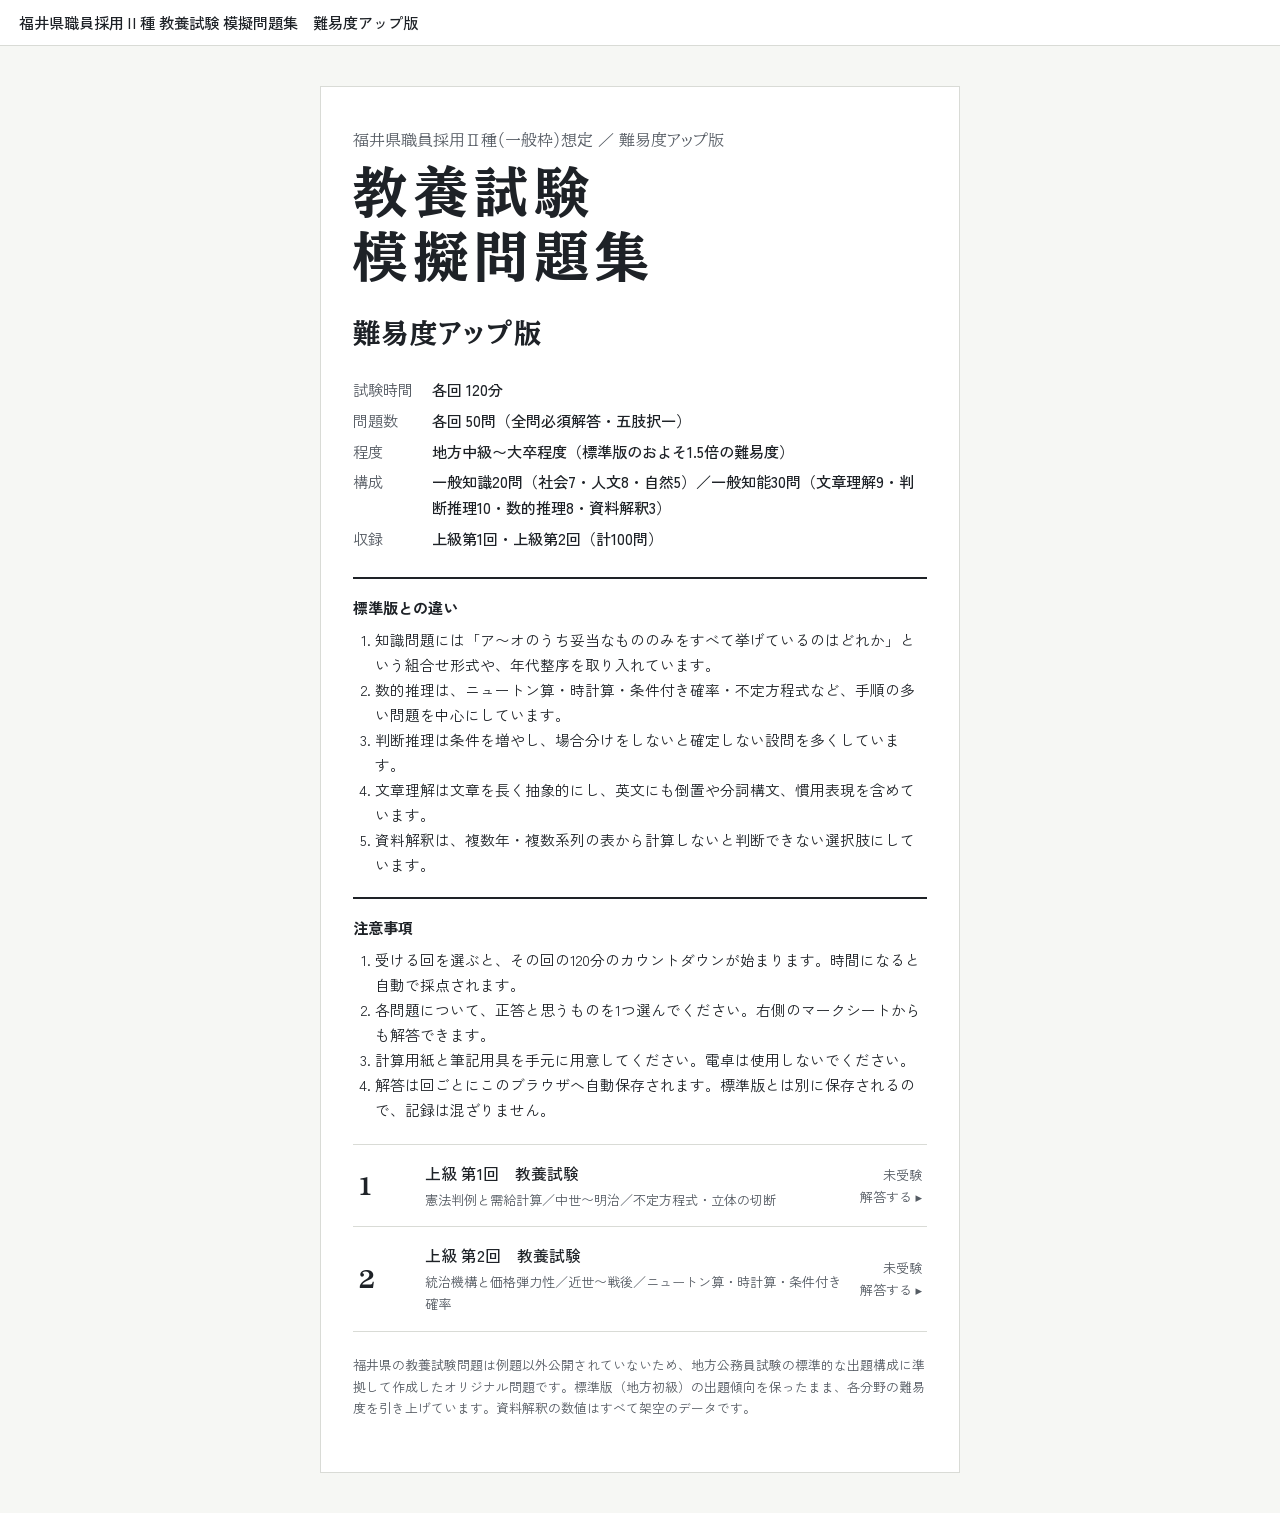
==== mock/fukui-shokyu-hard.html @ 8c978d3e "模擬試験に「難易度アップ版」（上級全2回・計100問）を追加 地方中級〜大卒程度の上級セットを mock/fukui-shokyu-hard.html として同梱し、 「過去問にチャレンジ」に2枚目の" ====
<!DOCTYPE html>
<html lang="ja">
<head>
<meta charset="utf-8">
<meta name="viewport" content="width=device-width, initial-scale=1">
<title>福井県Ⅱ種 教養試験 模擬問題集 難易度アップ版 全2回</title>
<link rel="preconnect" href="https://fonts.googleapis.com">
<link rel="preconnect" href="https://fonts.gstatic.com" crossorigin>
<link href="https://fonts.googleapis.com/css2?family=BIZ+UDPMincho:wght@400;700&family=Zen+Kaku+Gothic+New:wght@400;500;700&display=swap" rel="stylesheet">
<style>
:root{
  --paper:#F6F7F4; --sheet:#FFFFFF; --ink:#1E2227; --graphite:#555B63; --rule:#D9DBD6;
  --omr:#C9414F; --omr-soft:#F6DDE0; --ok:#1C7466; --ok-soft:#DCEFEA; --ng:#B0452A; --ng-soft:#F5E1D9;
  --serif:"BIZ UDPMincho","Hiragino Mincho ProN","Yu Mincho",serif;
  --sans:"Zen Kaku Gothic New","Hiragino Sans","Yu Gothic",system-ui,sans-serif;
}
@media (prefers-color-scheme: dark){
  :root:not([data-theme="light"]){
    --paper:#16191C; --sheet:#1F2327; --ink:#E8E9E6; --graphite:#A5AAB0; --rule:#343A40;
    --omr:#E0707B; --omr-soft:#3A2327; --ok:#5DC2B0; --ok-soft:#1D3431; --ng:#E28A6E; --ng-soft:#3B2620;
  }
}
:root[data-theme="dark"]{
  --paper:#16191C; --sheet:#1F2327; --ink:#E8E9E6; --graphite:#A5AAB0; --rule:#343A40;
  --omr:#E0707B; --omr-soft:#3A2327; --ok:#5DC2B0; --ok-soft:#1D3431; --ng:#E28A6E; --ng-soft:#3B2620;
}
*{box-sizing:border-box}
html{scroll-padding-top:5rem}
body{margin:0;background:var(--paper);color:var(--ink);font-family:var(--sans);line-height:1.7;font-size:16px}
button{font:inherit;color:inherit}
:focus-visible{outline:3px solid var(--omr);outline-offset:2px}
img,svg{max-width:100%}

/* top bar */
.bar{position:sticky;top:0;z-index:20;background:var(--sheet);border-bottom:1px solid var(--rule);
  display:flex;align-items:center;gap:1rem;padding:.6rem 1.2rem}
.bar h1{font-size:.95rem;font-weight:500;margin:0;flex:1;min-width:0;white-space:nowrap;overflow:hidden;text-overflow:ellipsis}
.clock{font-variant-numeric:tabular-nums;font-size:1.6rem;font-weight:700;letter-spacing:.02em}
.clock.low{color:var(--omr)}
.progress{font-size:.85rem;color:var(--graphite);font-variant-numeric:tabular-nums}
.btn{border:1.5px solid var(--ink);background:transparent;border-radius:6px;padding:.45rem 1rem;cursor:pointer;font-weight:500}
.btn.primary{background:var(--ink);color:var(--sheet)}
.btn.warn{border-color:var(--omr);color:var(--omr)}
.btn:disabled{opacity:.4;cursor:not-allowed}

/* cover */
.cover{max-width:40rem;margin:2.5rem auto;padding:2.5rem 2rem;background:var(--sheet);border:1px solid var(--rule)}
.cover .kind{font-family:var(--serif);font-size:1rem;color:var(--graphite);margin:0}
.cover h2{font-family:var(--serif);font-size:clamp(2.2rem,7vw,3.4rem);line-height:1.2;margin:.3rem 0 1.4rem;letter-spacing:.12em}
.cover dl{display:grid;grid-template-columns:auto 1fr;gap:.3rem 1.2rem;margin:0 0 1.6rem;font-size:.95rem}
.cover dt{color:var(--graphite)}
.cover dd{margin:0;font-weight:500}
.notice{border-top:2px solid var(--ink);padding-top:1rem;font-size:.92rem}
.notice h3{font-size:.95rem;margin:0 0 .4rem}
.notice ol{margin:0;padding-left:1.4rem}
.cover .actions{display:flex;gap:.8rem;flex-wrap:wrap;margin-top:1.8rem}
.fine{font-size:.8rem;color:var(--graphite);margin-top:1.4rem}

/* exam layout */
.exam{display:grid;grid-template-columns:minmax(0,1fr) 17.5rem;gap:2rem;max-width:72rem;margin:0 auto;padding:1.5rem 1.2rem 6rem}
.booklet{min-width:0}
.sec-head{font-family:var(--serif);font-size:1.15rem;font-weight:700;margin:2.4rem 0 .6rem;padding-bottom:.3rem;border-bottom:2px solid var(--ink)}
.sec-head:first-child{margin-top:0}
.q{background:var(--sheet);border:1px solid var(--rule);padding:1.3rem 1.4rem 1.1rem;margin:0 0 1rem;max-width:46rem}
.q-top{display:flex;align-items:baseline;gap:.8rem;margin-bottom:.5rem}
.q-no{font-family:var(--serif);font-weight:700;font-size:1.1rem;white-space:nowrap}
.q-subj{font-size:.78rem;color:var(--graphite);border:1px solid var(--rule);border-radius:3px;padding:0 .4rem}
.q-body{font-family:var(--serif);font-size:1.02rem;line-height:1.95}
.q-body p{margin:.3rem 0}
.passage{border-left:3px solid var(--rule);padding:.2rem 0 .2rem 1rem;margin:.7rem 0}
.passage.en{font-family:Georgia,"Times New Roman",serif;line-height:1.8}
.q-body table{border-collapse:collapse;margin:.6rem 0;font-family:var(--sans);font-size:.9rem;font-variant-numeric:tabular-nums}
.q-body th,.q-body td{border:1px solid var(--rule);padding:.25rem .7rem;text-align:right}
.q-body th{background:var(--paper);font-weight:500;text-align:center}
.q-body td:first-child{text-align:left}
.tbl{overflow-x:auto}
.choices{list-style:none;margin:.8rem 0 0;padding:0;display:grid;gap:.25rem}
.choices label{display:grid;grid-template-columns:2rem 1fr;align-items:start;gap:.3rem;padding:.35rem .5rem;border-radius:4px;cursor:pointer;font-family:var(--serif)}
.choices label:hover{background:var(--paper)}
.choices input{position:absolute;opacity:0;pointer-events:none}
.bubble{width:1.55rem;height:1.55rem;border:1.5px solid var(--omr);border-radius:50%;display:grid;place-items:center;
  font-family:var(--sans);font-size:.8rem;color:var(--omr);margin-top:.15rem;transition:background .12s}
.choices input:checked + .bubble{background:var(--ink);border-color:var(--ink);color:var(--sheet)}
.choices input:focus-visible + .bubble{outline:3px solid var(--omr);outline-offset:2px}
.choices input:checked ~ .ctext{font-weight:700}
.q.graded .choices label{cursor:default}
.q.graded .choices label.is-correct{background:var(--ok-soft)}
.q.graded .choices label.is-wrong{background:var(--ng-soft)}
.verdict{margin-top:.8rem;padding:.7rem .9rem;border-left:4px solid var(--ok);background:var(--paper);font-size:.92rem}
.verdict.ng{border-color:var(--ng)}
.verdict strong{display:block;margin-bottom:.2rem}

/* mark sheet */
.sheet{position:sticky;top:4.4rem;align-self:start;background:var(--sheet);border:1px solid var(--omr);padding:.9rem .8rem 1rem;max-height:calc(100vh - 5.4rem);overflow:auto}
.sheet-title{font-size:.85rem;color:var(--omr);font-weight:700;margin:0 0 .5rem;display:flex;justify-content:space-between}
.rows{display:grid;grid-template-columns:1fr 1fr;gap:0 .6rem}
.row{display:grid;grid-template-columns:1.7rem repeat(5,1fr);align-items:center;gap:2px;padding:1px 0;border-bottom:1px dotted var(--omr-soft)}
.row a{font-size:.72rem;color:var(--omr);text-decoration:none;text-align:right;padding-right:3px;font-variant-numeric:tabular-nums}
.dot{width:.95rem;height:.95rem;border:1px solid var(--omr);border-radius:50%;margin:auto;padding:0;background:transparent;cursor:pointer}
.dot.on{background:var(--ink);border-color:var(--ink)}
.dot.c{box-shadow:0 0 0 2px var(--ok)}
.dot.x{background:var(--ng);border-color:var(--ng)}
.sheet .btn{width:100%;margin-top:.8rem}
.sheet-toggle{display:none}

/* results */
.result{max-width:46rem;background:var(--sheet);border:1px solid var(--rule);padding:1.6rem 1.6rem 1.4rem;margin-bottom:1.6rem}
.score{font-family:var(--serif);font-size:3.2rem;font-weight:700;line-height:1;margin:.2rem 0 .3rem;font-variant-numeric:tabular-nums}
.score small{font-size:1.1rem;color:var(--graphite);font-weight:400}
.breakdown{display:grid;gap:.45rem;margin:1.2rem 0}
.bd{display:grid;grid-template-columns:8.5rem 1fr 3.4rem;align-items:center;gap:.6rem;font-size:.88rem}
.track{height:.6rem;background:var(--paper);border:1px solid var(--rule)}
.fill{height:100%;background:var(--ok)}
.bd span:last-child{text-align:right;font-variant-numeric:tabular-nums}
.filter{display:flex;gap:.6rem;flex-wrap:wrap}
.hidden{display:none!important}

@media (max-width: 860px){
  .exam{grid-template-columns:minmax(0,1fr);padding-bottom:7rem}
  .sheet{position:fixed;left:0;right:0;bottom:0;top:auto;max-height:65vh;border-width:1px 0 0;z-index:30;transform:translateY(100%);transition:transform .2s}
  .sheet.open{transform:none}
  .sheet-toggle{display:block;position:fixed;right:1rem;bottom:1rem;z-index:31;border:1.5px solid var(--omr);background:var(--sheet);color:var(--omr);border-radius:999px;padding:.6rem 1.1rem;font-weight:700}
  .bar h1{display:none}
  .q{padding:1.1rem 1rem}
}
@media (prefers-reduced-motion: reduce){ *{transition:none!important} }
@media print{
  .bar,.sheet,.sheet-toggle,.result .filter,.cover .actions{display:none!important}
  body{background:#fff;color:#000}
  .exam{display:block;padding:0}
  .q{break-inside:avoid;border:none;border-bottom:1px solid #ccc}
}

/* ---- 回の選択 ---- */
.picker{list-style:none;margin:1.4rem 0 0;padding:0;border-top:1px solid var(--rule)}
.picker li{border-bottom:1px solid var(--rule)}
.pick{display:grid;grid-template-columns:auto 1fr auto;align-items:center;gap:.4rem 1rem;
  width:100%;background:none;border:0;padding:.95rem .3rem;cursor:pointer;text-align:left;font:inherit}
.pick:hover{background:var(--paper)}
.pick .no{font-family:var(--serif);font-size:1.5rem;font-weight:700;line-height:1;min-width:3.2rem;font-variant-numeric:tabular-nums}
.pick .nm{min-width:0}
.pick .nm b{display:block;font-weight:500;font-size:.98rem}
.pick .nm span{display:block;font-size:.82rem;color:var(--graphite);margin-top:.1rem}
.pick .st{font-size:.82rem;text-align:right;white-space:nowrap;color:var(--graphite)}
.pick .st em{font-style:normal;font-weight:700;color:var(--omr);font-variant-numeric:tabular-nums}
.pick .st em.done{color:var(--ok)}
.setmark{font-size:.8rem;color:var(--graphite);border:1px solid var(--rule);border-radius:3px;padding:0 .45rem;white-space:nowrap}
.bar .back{border:0;background:none;padding:.3rem .5rem;cursor:pointer;font-size:.85rem;color:var(--graphite);text-decoration:underline;text-underline-offset:3px}
.bar > *{white-space:nowrap}
.bar h1{white-space:nowrap}
body[data-view="cover"] .bar .back,
body[data-view="cover"] #setmark,
body[data-view="cover"] #progress,
body[data-view="cover"] #clock,
body[data-view="cover"] #printBtn{display:none}
@media (max-width:860px){
  .bar{gap:.55rem;padding:.5rem .8rem}
  .bar .back{font-size:.8rem;padding:.3rem .2rem}
  #progress,#printBtn{display:none}
  .clock{font-size:1.35rem}
  body[data-view="cover"] .bar h1{display:block;font-size:.85rem;white-space:normal}
}
@media (max-width:520px){
  .pick{grid-template-columns:auto 1fr;row-gap:.2rem}
  .pick .st{grid-column:2;text-align:left}
}
@media print{ .picker,.bar .back{display:none!important} }
</style>
</head>
<body data-view="cover">

<header class="bar" id="bar">
  <button class="back" id="backBtn">← 回の選択</button>
  <h1>福井県職員採用Ⅱ種 教養試験 模擬問題集　難易度アップ版</h1>
  <span class="setmark" id="setmark"></span>
  <span class="progress" id="progress">解答 0 / 50</span>
  <span class="clock" id="clock">120:00</span>
  <button class="btn" id="printBtn">印刷</button>
</header>

<main>
  <section class="cover" id="cover">
    <p class="kind">福井県職員採用Ⅱ種（一般枠）想定 ／ 難易度アップ版</p>
    <h2>教養試験<br>模擬問題集<br><span style="font-size:.5em;letter-spacing:.05em">難易度アップ版</span></h2>
    <dl>
      <dt>試験時間</dt><dd>各回 120分</dd>
      <dt>問題数</dt><dd>各回 50問（全問必須解答・五肢択一）</dd>
      <dt>程度</dt><dd>地方中級〜大卒程度（標準版のおよそ1.5倍の難易度）</dd>
      <dt>構成</dt><dd>一般知識20問（社会7・人文8・自然5）／一般知能30問（文章理解9・判断推理10・数的推理8・資料解釈3）</dd>
      <dt>収録</dt><dd>上級第1回・上級第2回（計100問）</dd>
    </dl>
    <div class="notice">
      <h3>標準版との違い</h3>
      <ol>
        <li>知識問題には「ア〜オのうち妥当なもののみをすべて挙げているのはどれか」という組合せ形式や、年代整序を取り入れています。</li>
        <li>数的推理は、ニュートン算・時計算・条件付き確率・不定方程式など、手順の多い問題を中心にしています。</li>
        <li>判断推理は条件を増やし、場合分けをしないと確定しない設問を多くしています。</li>
        <li>文章理解は文章を長く抽象的にし、英文にも倒置や分詞構文、慣用表現を含めています。</li>
        <li>資料解釈は、複数年・複数系列の表から計算しないと判断できない選択肢にしています。</li>
      </ol>
    </div>
    <div class="notice" style="margin-top:1.2rem">
      <h3>注意事項</h3>
      <ol>
        <li>受ける回を選ぶと、その回の120分のカウントダウンが始まります。時間になると自動で採点されます。</li>
        <li>各問題について、正答と思うものを1つ選んでください。右側のマークシートからも解答できます。</li>
        <li>計算用紙と筆記用具を手元に用意してください。電卓は使用しないでください。</li>
        <li>解答は回ごとにこのブラウザへ自動保存されます。標準版とは別に保存されるので、記録は混ざりません。</li>
      </ol>
    </div>
    <ul class="picker" id="picker"></ul>
    <p class="fine">福井県の教養試験問題は例題以外公開されていないため、地方公務員試験の標準的な出題構成に準拠して作成したオリジナル問題です。標準版（地方初級）の出題傾向を保ったまま、各分野の難易度を引き上げています。資料解釈の数値はすべて架空のデータです。</p>
  </section>

  <div class="exam hidden" id="exam">
    <div class="booklet">
      <div class="result hidden" id="result"></div>
      <div id="questions"></div>
    </div>
    <aside class="sheet" id="sheet" aria-label="マークシート">
      <p class="sheet-title"><span>解答用紙</span><span id="sheetCount">0/50</span></p>
      <div class="rows" id="rows"></div>
      <button class="btn primary" id="submitBtn">解答を終了して採点する</button>
      <button class="btn hidden" id="retryBtn">この回をやり直す</button>
    </aside>
    <button class="sheet-toggle" id="sheetToggle" aria-controls="sheet" aria-expanded="false">解答用紙</button>
  </div>
</main>

<script>
const SETS = [
[
{"g": "社会科学", "s": "政治（憲法）", "q": "<p>日本国憲法に関する次のア〜オの記述のうち、妥当なもののみをすべて挙げているのはどれか。</p>\n<p>ア　憲法が保障する表現の自由は、営利を目的とする広告には及ばないとされている。<br>\nイ　憲法第31条の定める適正手続の保障は、刑事手続だけでなく、行政手続にも及ぶ場合があると解されている。<br>\nウ　外国人には、権利の性質上日本国民のみを対象とするものを除き、基本的人権の保障が及ぶ。<br>\nエ　生存権については、憲法第25条から直接に、国に対して具体的な給付を請求する権利が生じるとするのが確立した解釈である。<br>\nオ　政教分離原則は、国が特定の宗教団体に特権を与えることを禁じている。</p>", "c": ["ア・イ・ウ", "ア・ウ・オ", "イ・ウ・エ", "イ・ウ・オ", "ウ・エ・オ"], "a": 4, "e": "妥当なのはイ・ウ・オです。イは行政手続にも第31条の趣旨が及びうるとされ、ウは判例が示した外国人の人権享有主体性、オは第20条1項後段の内容です。アは営利的表現にも一定の保障が及ぶとされるため誤り。エは、第25条は国の努力目標を示したもの、あるいは抽象的権利を定めたものと解され、直接に具体的給付請求権が生じるとはされていないため誤りです。"},
{"g": "社会科学", "s": "政治（選挙）", "q": "<p>日本の国会と選挙制度に関する記述として、妥当なのはどれか。</p>", "c": ["内閣不信任決議は、衆議院と参議院のいずれにおいても、法的な拘束力をもって行うことができる。", "衆議院の小選挙区で落選した候補者が、比例代表で当選することは認められていない。", "参議院の比例代表選挙では非拘束名簿式が採用されており、投票者は政党名でも候補者名でも投票することができる。", "参議院も解散されることがあり、その場合は3年ごとに総選挙が行われる。", "公職選挙法上、インターネットを利用した選挙運動は、現在も全面的に禁止されている。"], "a": 3, "e": "非拘束名簿式では、候補者名の得票も政党の得票として集計され、党内の当選順位は個人名の得票数で決まります（特定枠を除く）。1 法的拘束力をもつ内閣不信任決議は衆議院のみで、参議院の問責決議に法的拘束力はありません。2 重複立候補が認められており、惜敗率などにより比例代表で復活当選することがあります。4 参議院に解散はなく、3年ごとに半数を改選します。5 2013年の改正により、ウェブサイト等を利用した選挙運動が解禁されています。"},
{"g": "社会科学", "s": "政治（地方自治）", "q": "<p>日本の地方自治制度に関する記述として、妥当なのはどれか。</p>", "c": ["地方公共団体の長の解職請求は、有権者の50分の1以上の署名をもって行う。", "条例では、法律の範囲内であっても罰則を定めることはできない。", "機関委任事務は地方分権一括法により廃止され、事務は法定受託事務と自治事務に再編された。", "住民監査請求は、有権者の一定数以上の署名を集めなければ行うことができない。", "特別区は、地方自治法上、普通地方公共団体に分類される。"], "a": 3, "e": "1999年の地方分権一括法により機関委任事務が廃止され、地方公共団体の事務は自治事務と法定受託事務に再編されました。1 解職請求は原則として有権者の3分の1以上の署名を要します。50分の1は条例の制定改廃請求などです。2 地方自治法により、条例で一定の範囲の刑罰や過料を定めることができます。4 住民監査請求は署名を要さず、住民1人でも行うことができます。5 特別区は特別地方公共団体に分類されます。"},
{"g": "社会科学", "s": "経済（市場）", "q": "<p>ある財の市場において、需要量 <i>D</i> と供給量 <i>S</i> が価格 <i>P</i> を用いて次のように表されるとき、均衡価格と均衡数量の組合せとして正しいのはどれか。</p>\n<p style=\"text-align:center\"><i>D</i> ＝ 120 − 2<i>P</i>　　　<i>S</i> ＝ 3<i>P</i> − 30</p>", "c": ["価格25 ・ 数量70", "価格40 ・ 数量40", "価格30 ・ 数量70", "価格35 ・ 数量50", "価格30 ・ 数量60"], "a": 5, "e": "均衡では D＝S なので 120−2P＝3P−30。5P＝150 より P＝30。数量は 120−2×30＝60（供給側でも 3×30−30＝60）。"},
{"g": "社会科学", "s": "経済（マクロ）", "q": "<p>経済指標および財政・金融に関する記述として、妥当なのはどれか。</p>", "c": ["基礎的財政収支（プライマリーバランス）は、国債費を含めた歳出と、税収等との差をいう。", "ラスパイレス方式による物価指数は、比較時点の数量をウエイトとして算出される。", "財政の硬直化とは、歳出に占める裁量的経費の割合が高まることをいう。", "中央銀行が公開市場操作で国債を買い入れると、市中に出回る資金量は減少する。", "名目GDPが前年比3％増加し、GDPデフレーターが前年比1％上昇したとき、実質GDPはおよそ2％増加したことになる。"], "a": 5, "e": "実質GDPの変化率は、おおむね名目GDPの変化率からGDPデフレーターの変化率を差し引いて求められます。1 国債費（過去の借金の元利払い）を除いた歳出と税収等との差をいいます。2 ラスパイレス方式は基準時点の数量をウエイトとします（比較時点をウエイトとするのはパーシェ方式）。3 社会保障関係費や国債費など、削減の難しい義務的経費の割合が高まることをいいます。4 買いオペレーションでは資金が市中に供給され、資金量は増加します。"},
{"g": "社会科学", "s": "社会（社会保障）", "q": "<p>日本の社会保険および公的扶助の制度に関する記述として、妥当なのはどれか。</p>", "c": ["国民年金の第3号被保険者は、自ら保険料を納付しなければならない。", "介護保険制度の保険者は、都道府県である。", "生活保護の医療扶助は、原則として金銭給付によって行われる。", "後期高齢者医療制度の運営主体は、市町村ではなく、都道府県単位で設立される広域連合である。", "雇用保険の保険料は、その全額を事業主が負担する。"], "a": 4, "e": "都道府県ごとにすべての市町村が加入する後期高齢者医療広域連合が運営主体です。1 第2号被保険者に扶養される配偶者が第3号被保険者で、個別の保険料負担はありません。2 保険者は市町村および特別区です。3 医療扶助は原則として現物給付で行われます。5 雇用保険は労使双方が負担します（全額事業主負担は労災保険）。"},
{"g": "社会科学", "s": "社会（行政と情報）", "q": "<p>日本の行政手続および情報に関する制度についての記述として、妥当なのはどれか。</p>", "c": ["情報公開法には、不開示情報に関する規定は置かれていない。", "行政不服審査法に基づく審査請求は、処分があったことを知った日の翌日から起算して1年以内に行わなければならない。", "個人情報保護法にいう「要配慮個人情報」には、氏名や住所が含まれる。", "行政手続法は、行政指導に携わる者は、相手方が行政指導に従わなかったことを理由として不利益な取扱いをしてはならないと定めている。", "意見公募手続（パブリックコメント）は、法律に基づかない行政の任意の慣行である。"], "a": 4, "e": "行政手続法32条2項の定めで、行政指導があくまで相手方の任意の協力によることを担保しています。1 個人情報や国の安全に関する情報など、不開示情報が定められています。2 原則として、処分があったことを知った日の翌日から起算して3か月以内です。3 人種、信条、病歴、犯罪の経歴など、取扱いに特に配慮を要する情報を指し、氏名や住所は含まれません。5 行政手続法第6章に規定された法律上の制度です。"},
{"g": "人文科学", "s": "日本史（中世）", "q": "<p>鎌倉・室町時代に関する次のア〜オの記述のうち、妥当なもののみをすべて挙げているのはどれか。</p>\n<p>ア　承久の乱の後、幕府は上皇方の所領を没収し、そこに御家人を新補地頭として任命した。<br>\nイ　永仁の徳政令は、御家人が手放した所領を無償で取り戻させることを主な内容とした。<br>\nウ　建武の新政は、後鳥羽上皇による天皇親政の試みであった。<br>\nエ　勘合貿易では、日本は明から生糸や銅銭を輸入し、刀剣や銅などを輸出した。<br>\nオ　応仁の乱の後、守護大名による支配は全国的にいっそう強化された。</p>", "c": ["ア・イ・ウ", "ア・イ・エ", "ア・エ・オ", "イ・ウ・エ", "ウ・エ・オ"], "a": 2, "e": "妥当なのはア・イ・エです。ウは建武の新政を行ったのが後醍醐天皇であるため誤り。オは、応仁の乱の後は下剋上の風潮が広がり、守護大名にかわって戦国大名が台頭したため誤りです。"},
{"g": "人文科学", "s": "日本史（近代）", "q": "<p>明治期の外交・経済に関する記述として、妥当なのはどれか。</p>", "c": ["松方財政は、不換紙幣を大量に発行してインフレーションを促した積極財政であった。", "岩倉使節団は、条約改正の交渉に成功して帰国した。", "領事裁判権の撤廃は1894年の日英通商航海条約により実現し、関税自主権の完全な回復は1911年であった。", "官営八幡製鉄所は、日清戦争の賠償金を用いず、民間資本のみによって設立された。", "日本の産業革命は、まず重工業が発展し、その後に軽工業が続いた。"], "a": 3, "e": "陸奥宗光外相のもとで領事裁判権を撤廃し、小村寿太郎外相のもとで関税自主権を回復しました。1 松方財政は不換紙幣を整理する緊縮政策で、激しいデフレーションを招きました。2 岩倉使節団は条約改正の予備交渉に失敗し、以後は欧米視察が中心となりました。4 日清戦争の賠償金の一部を用いて設立された官営の製鉄所です。5 製糸業・紡績業などの軽工業が先行し、重工業の発展は日露戦争前後からです。"},
{"g": "人文科学", "s": "世界史（近世・近代）", "q": "<p>17〜19世紀のヨーロッパに関する記述として、妥当なのはどれか。</p>", "c": ["ウェストファリア条約により、神聖ローマ帝国内の領邦にほぼ完全な主権が認められ、帝国は有名無実化した。", "フランス革命において成立した国民公会は、立憲君主政を樹立した。", "ウィーン体制は、フランス革命以前の秩序を否定し、自由主義とナショナリズムを積極的に推進した。", "イギリスでは、第2回選挙法改正によって女性の参政権が実現した。", "ビスマルクは社会主義者鎮圧法を廃止するとともに、社会保険制度の導入に強く反対した。"], "a": 1, "e": "1648年のウェストファリア条約は「神聖ローマ帝国の死亡証明書」とも呼ばれます。2 国民公会は王政を廃止して第一共和政を樹立しました。3 ウィーン体制は正統主義と勢力均衡を原則とし、自由主義やナショナリズムを抑圧しました。4 女性参政権の実現は20世紀（1918年・1928年）で、第2回選挙法改正は都市労働者への拡大です。5 ビスマルクは社会主義者鎮圧法を制定する一方、社会保険制度を世界に先駆けて導入しました。"},
{"g": "人文科学", "s": "世界史（年代整序）", "q": "<p>次のア〜オの出来事を年代の古い順に並べたものとして、正しいのはどれか。</p>\n<p>ア　国際連盟の発足<br>イ　ミュンヘン会談<br>ウ　五・四運動<br>エ　ニューディール政策の開始<br>オ　世界恐慌の発生</p>", "c": ["ウ − ア − オ − エ − イ", "ア − ウ − オ − エ − イ", "ウ − ア − エ − オ − イ", "ア − ウ − エ − オ − イ", "ウ − オ − ア − エ − イ"], "a": 1, "e": "ウ 五・四運動（1919年）、ア 国際連盟の発足（1920年）、オ 世界恐慌（1929年）、エ ニューディール政策の開始（1933年）、イ ミュンヘン会談（1938年）の順です。"},
{"g": "人文科学", "s": "地理（世界）", "q": "<p>世界の地形および気候に関する記述として、妥当なのはどれか。</p>", "c": ["西岸海洋性気候（Cfb）は、大陸の東岸に分布することが多い。", "ケッペンの気候区分における Cfa は温暖湿潤気候を指し、日本の本州の大部分がこれに当たる。", "カルスト地形は、花こう岩が化学的に風化することによって形成される。", "安定陸塊には、造山運動が活発で高く険しい山脈が多く分布する。", "エスチュアリーは、氷河の侵食を受けた谷に海水が入り込んでできた入り江である。"], "a": 2, "e": "Cfa は最寒月平均気温が −3℃（または0℃）以上18℃未満で、年間を通じて降水があり、夏は高温になる気候です。1 偏西風の影響を受ける大陸の西岸に分布します。3 石灰岩が雨水や地下水に溶食されて形成されます。4 安定陸塊は長い侵食を受けた平坦な地形が広がり、険しい山脈は新期造山帯に多く分布します。5 氷河の谷が沈水したものはフィヨルドで、エスチュアリーは河口部が沈水した三角江です。"},
{"g": "人文科学", "s": "地理（日本）", "q": "<p>日本の産業に関する記述として、妥当なのはどれか。</p>", "c": ["果実の産出額が全国で最も大きい都道府県は、北海道である。", "日本の発電電力量に占める再生可能エネルギーの割合は、近年5割を超えている。", "日本の食料自給率は、生産額ベースよりもカロリーベースの方が高い。", "製造品出荷額等が最も大きい都道府県は、長年にわたって愛知県である。", "日本の国土に占める森林の割合（林野率）は、およそ3割である。"], "a": 4, "e": "自動車産業を中心とする中京工業地帯を抱え、愛知県が長く全国第1位です。1 北海道は農業産出額全体では1位ですが、果実は青森県や山梨県などが上位です。2 水力を含めても2割程度で、火力が最も大きな割合を占めます。3 カロリーベースは4割程度、生産額ベースは6割程度で、生産額ベースの方が高くなります。5 日本の林野率は約3分の2（およそ7割）です。"},
{"g": "人文科学", "s": "国語（語彙）", "q": "<p>下線部の語の使い方が、本来の意味に照らして適切なものはどれか。</p>", "c": ["彼の説明はあまりに<u>役不足</u>で、聴衆は納得しなかった。", "上司に<u>失笑</u>されないよう、真面目に取り組んだ。", "議論も<u>煮詰まって</u>きたので、そろそろ結論を出したい。", "彼女の<u>気の置けない</u>態度に、こちらまで緊張してしまった。", "この優れた企画を<u>他山の石</u>として、ぜひ見習いたい。"], "a": 3, "e": "「煮詰まる」は議論が十分に尽くされて結論が出る段階に近づくことをいい、本来は行き詰まる意味ではありません。1 「役不足」は与えられた役目がその人の力量に比べて軽すぎることをいい、ここは「力不足」が適切です。2 「失笑」はおかしさをこらえきれずに笑ってしまうことで、あきれて笑わないことではありません。4 「気の置けない」は遠慮がいらず打ち解けられることをいうので、緊張したという文脈と合いません。5 「他山の石」は他人のよくない言動を自分の戒めとすることをいい、見習う対象には用いません。"},
{"g": "人文科学", "s": "国語（文学史）", "q": "<p>日本の近代文学に関する記述として、妥当なのはどれか。</p>", "c": ["志賀直哉は、自然主義文学を代表する作家である。", "夏目漱石の『三四郎』『それから』『門』は、いわゆる前期三部作と呼ばれる。", "島崎藤村の『破戒』は、ロマン主義文学の代表作とされる。", "芥川龍之介は、プロレタリア文学の旗手として活躍した。", "樋口一葉の『たけくらべ』は、戦後の第三の新人を代表する作品である。"], "a": 2, "e": "この3作はいずれも朝日新聞に連載され、恋愛と社会をめぐる連作として前期三部作と呼ばれます。1 志賀直哉は武者小路実篤らとともに白樺派を代表する作家です。3 『破戒』は自然主義文学の代表作とされます（藤村は詩人としてはロマン主義から出発しました）。4 芥川龍之介は新思潮派（新現実主義）に位置づけられます。5 『たけくらべ』は明治期の作品で、第三の新人は戦後の作家群を指します。"},
{"g": "自然科学", "s": "数学", "q": "<p>二次関数 <i>y</i> ＝ −<i>x</i><sup>2</sup> ＋ 6<i>x</i> ＋ <i>k</i> の最大値が 13 であるとき、定数 <i>k</i> の値はいくらか。</p>", "c": ["2", "4", "3", "5", "7"], "a": 2, "e": "平方完成すると y＝−(x−3)²＋9＋k。上に凸なので最大値は 9＋k で、これが13だから k＝4。"},
{"g": "自然科学", "s": "物理", "q": "<p>なめらかな水平面上を、質量2.0kgの物体Aが速さ3.0m/sで進み、静止していた質量4.0kgの物体Bに正面から衝突した。衝突後、AとBが一体となって運動したとき、その速さはいくらか。</p>", "c": ["0.50m/s", "3.0m/s", "1.5m/s", "2.0m/s", "1.0m/s"], "a": 5, "e": "運動量保存の法則より 2.0×3.0＋4.0×0＝(2.0＋4.0)×v。6.0＝6.0v より v＝1.0m/s。"},
{"g": "自然科学", "s": "化学", "q": "<p>金属のイオン化傾向および電池に関する記述として、妥当なのはどれか。</p>", "c": ["ダニエル電池では、亜鉛板が正極、銅板が負極となる。", "酸化とは、物質が電子を受け取ることをいう。", "鉛蓄電池は一次電池であり、充電して繰り返し使うことはできない。", "亜鉛を希塩酸に入れても、気体は発生しない。", "イオン化傾向は、K、Ca、Na、Mg、Al、Zn、Fe、Ni、Sn、Pb、（H）、Cu、Hg、Ag、Pt、Au の順に小さくなる。"], "a": 5, "e": "イオン化傾向が大きい金属ほど陽イオンになりやすく、水や酸との反応性が高くなります。1 イオン化傾向の大きい亜鉛が電子を放出して負極、銅板が正極となります。2 酸化は電子を失うこと、還元は電子を受け取ることをいいます。3 鉛蓄電池は充電により繰り返し使える二次電池です。4 亜鉛は水素よりイオン化傾向が大きいため、水素が発生します。"},
{"g": "自然科学", "s": "生物", "q": "<p>ABO式血液型について、A型の父とB型の母との間に、O型の子が生まれた。この夫婦に次に生まれる子がAB型である確率はいくらか。</p>", "c": ["1/4", "1/8", "0", "1/2", "3/4"], "a": 1, "e": "O型の子が生まれたことから、父の遺伝子型はAO、母はBOと決まります。子の組合せは AB、AO、BO、OO が等しい確率で生じるので、AB型となる確率は 1/4。"},
{"g": "自然科学", "s": "地学", "q": "<p>地球および地震に関する記述として、妥当なのはどれか。</p>", "c": ["示準化石として適するのは、生存期間が長く、分布する地域が狭い生物である。", "モホロビチッチ不連続面は、マントルと外核との境界である。", "海溝型地震は、内陸の活断層がずれることによって発生する。", "マグニチュードが2大きくなると、地震が放出するエネルギーは約1000倍になる。", "中央海嶺では、二つのプレートが互いに近づいて一方が沈み込んでいる。"], "a": 4, "e": "マグニチュードが1大きいとエネルギーは約32倍、2大きいと約1000倍になります。1 示準化石には、生存期間が短く、広い地域に分布する生物が適します。2 モホロビチッチ不連続面は地殻とマントルの境界です。3 海溝型地震は海洋プレートの沈み込みにともなって発生します。5 中央海嶺はプレートが生まれて両側へ広がる場所です。"},
{"g": "文章理解", "s": "現代文（要旨）", "q": "<p>次の文章の要旨として、最も妥当なのはどれか。</p>\n<div class=\"passage\">制度とは、人を信じなくても済むようにするための仕組みである、としばしば説明される。契約書を交わすのは相手を疑っているからではなく、疑わずに済ませるためだ、というわけである。この説明には、たしかに一理ある。取引のたびに相手の人柄を見極めねばならないとしたら、社会は動かない。<br>\n　しかし、制度がすべてを覆い尽くしたとき、人は判断を手放しはじめる。規則に書かれていないことは考えなくてよい、書かれているとおりにしていれば責任は問われない──そうした態度が育つ。制度が信頼の代わりになるのではなく、信頼の働く範囲を広げるための足場であるとき、はじめてそれは本来の働きをする。</div>", "c": ["制度は、人間どうしの信頼関係を完全に代替することができる。", "契約書を交わすのは、相手を疑っているからにほかならない。", "制度は信頼の代替物ではなく、信頼が働く範囲を広げる足場として機能してこそ意味をもつ。", "規則に書かれていないことについては、考える必要がない。", "制度を細かく整備するほど、人々の判断力は高まっていく。"], "a": 3, "e": "最終文が筆者の主張です。1 制度がすべてを覆うと人は判断を手放す、と筆者は指摘しています。2 「疑っているからではなく」と本文にあります。4 筆者が問題視している態度です。5 本文はむしろ逆の懸念を示しています。"},
{"g": "文章理解", "s": "現代文（要旨）", "q": "<p>次の文章の要旨として、最も妥当なのはどれか。</p>\n<div class=\"passage\">翻訳は、ある言語で書かれた内容を別の言語へ移し替える作業だと考えられている。だが、実際に訳者が向き合うのは、移し替えられないものの扱いである。原文にある語が、訳す側の言語に対応物をもたないとき、訳者は意味の近い語を当てるか、説明を補うか、あるいは音をそのまま写すかを選ばなければならない。<br>\n　どれを選んでも、原文にはなかった何かが生まれ、原文にあった何かが失われる。その意味で、翻訳は複製ではない。二つの言語のあいだに、どちらにも属さない新しい文章を立ち上げる行為なのである。</div>", "c": ["翻訳とは、原文の内容を損なうことなく別の言語へ移し替える作業である。", "対応する語がない場合、訳者は音をそのまま写す方法を選ぶべきである。", "説明を補う翻訳は原文への裏切りであり、避けなければならない。", "熟練した訳者であれば、移し替えられないものは存在しない。", "翻訳は複製ではなく、二つの言語のあいだに新しい文章を立ち上げる行為である。"], "a": 5, "e": "最終文が筆者の主張です。1 何かが失われ、何かが生まれると述べており、損なわない移し替えは否定されています。2 三つの選択肢が並列され、特定の方法が推奨されてはいません。3 本文に述べられていません。4 移し替えられないものの存在が議論の出発点です。"},
{"g": "文章理解", "s": "現代文（内容把握）", "q": "<p>次の文章の内容と合致するものとして、最も妥当なのはどれか。</p>\n<div class=\"passage\">平均値は、集団の姿を一つの数で表すことのできる便利な指標である。ただし、分布が左右対称でないとき、平均は多数派から離れていく。所得のように、少数の非常に大きな値が全体を引き上げる分布では、平均所得よりも中央値のほうが、いわゆる「ふつうの人」の実感に近い。それにもかかわらず、報道では平均が用いられることが多い。<br>\n　誤解しないでほしいのは、平均が誤った指標だというのではない、ということだ。問題は、その問いに対してどの指標がふさわしいかを選ばないまま、数字だけを示してしまうことにある。</div>", "c": ["所得の分布では、平均値より中央値のほうが多数派の実感に近い。", "平均値は誤った指標であり、用いるべきではない。", "中央値は、どのような分布であっても平均値より適切な指標である。", "報道では、平均値よりも中央値が用いられることが多い。", "分布が左右対称である場合にも、平均値は多数派から大きく離れる。"], "a": 1, "e": "中ほどの一文と合致します。2 「平均が誤った指標だというのではない」と明記されています。3 問いに応じて指標を選ぶべきだ、というのが本文の立場です。4 報道では平均が用いられることが多いと述べられています。5 左右対称でないときに離れる、と述べられています。"},
{"g": "文章理解", "s": "現代文（空欄補充）", "q": "<p>次の文章の空欄に入る語句として、最も妥当なのはどれか。</p>\n<div class=\"passage\">新しい技術が現れると、まずそれが何を可能にするかが語られる。だが、その技術が社会に根を下ろすかどうかを決めるのは、できることの多さではない。（　　　　）である。写真が絵画を置き換えなかったのも、電子書籍が紙の本を消さなかったのも、新しいものが、古いものの担っていた役割の全部を引き受けたわけではなかったからだ。</div>", "c": ["技術そのものの性能の高さ", "既存のものが果たしてきた役割を、どこまで引き受けられるか", "新しさそのものが人々を引きつける力の強さ", "普及の条件を左右する価格の安さ", "古いものを完全に置き換えようとする意志の強さ"], "a": 2, "e": "空欄の直後で、写真や電子書籍が「古いものの担っていた役割の全部を引き受けたわけではなかった」と説明されているので、役割の引き受けが基準となります。"},
{"g": "文章理解", "s": "現代文（文章整序）", "q": "<p>次の文の後に、A〜E を並べ替えて続けると意味の通る文章になる。その順序として最も妥当なのはどれか。</p>\n<div class=\"passage\">「わかりやすさ」は、いつのまにか無条件の美徳になった。<br>\nA　しかし、わかりやすさは、常に何かを削ることによって得られる。<br>\nB　削られるのは、たいてい例外であり、条件であり、そして反対の見方である。<br>\nC　たしかに、伝わらない説明には意味がない。<br>\nD　その結果、話は通りやすくなるが、世界は実際より単純に見えてくる。<br>\nE　わかりやすさを求めるときは、自分が何を削ったのかを言えるかどうかが目安になる。</div>", "c": ["C − A − B − D − E", "A − C − B − D − E", "C − B − A − D − E", "A − B − C − D − E", "C − A − D − B − E"], "a": 1, "e": "いったん認める C、「しかし」で転じる A、削られるものを具体化する B、「その結果」で帰結を述べる D、まとめの E の順です。"},
{"g": "文章理解", "s": "英文（内容把握）", "q": "<p>次の英文の内容と合致するものとして、最も妥当なのはどれか。</p>\n<div class=\"passage en\">In the 1870s the Japanese government invited a large number of foreign specialists to teach modern science and engineering. These experts, known as oyatoi, were paid far more than Japanese officials of a similar rank, and the cost was a heavy burden on the national budget. The government accepted it because the arrangement was meant to be temporary: Japanese students trained by the oyatoi were expected to take over their posts within a decade or two. By the 1890s most of those positions had in fact been filled by Japanese graduates, and the number of foreign employees fell sharply.</div>", "c": ["お雇い外国人の給与は、同等の地位にある日本人官僚と同じ水準であった。", "政府は、お雇い外国人を永続的に雇用するつもりであった。", "1890年代までに、多くの職は日本人の卒業生によって占められるようになった。", "お雇い外国人の数は、1890年代にかえって増加した。", "日本人学生がお雇い外国人から教育を受けることはなかった。"], "a": 3, "e": "最終文 most of those positions had in fact been filled by Japanese graduates と合致します。1 paid far more than Japanese officials of a similar rank とあります。2 the arrangement was meant to be temporary とあります。4 the number of foreign employees fell sharply とあります。5 Japanese students trained by the oyatoi とあります。"},
{"g": "文章理解", "s": "英文（要旨）", "q": "<p>次の英文の要旨として、最も妥当なのはどれか。</p>\n<div class=\"passage en\">It is often assumed that cities grow because they offer higher wages. Yet wages alone cannot explain why people move, since living costs in large cities are higher as well. What cities really provide is a wider range of choices — of jobs, of partners, of ideas. A worker in a small town may be well paid, but has few alternatives if the local factory closes. In a city, the same worker can change industries without changing address. The value of a city, then, lies less in what it pays than in what it keeps possible.</div>", "c": ["都市が成長するのは、賃金が高いからにほかならない。", "都市の価値は、支払う賃金よりも、選択肢を残し続ける点にある。", "大都市の生活費は、地方よりも安く抑えられている。", "小さな町の労働者は、都市の労働者よりも賃金が低い。", "産業を変えるには、必ず住まいを移す必要がある。"], "a": 2, "e": "最終文 lies less in what it pays than in what it keeps possible が要旨です。1 wages alone cannot explain why people move と否定されています。3 living costs in large cities are higher as well とあります。4 A worker in a small town may be well paid とあります。5 can change industries without changing address とあります。"},
{"g": "文章理解", "s": "英文（文法）", "q": "<p>次の英文の（　　）に入る語句として、最も妥当なのはどれか。</p>\n<div class=\"passage en\">No sooner (　　　) the station than the train left.</div>", "c": ["had he reached", "he reached", "he had reached", "did he reach", "has he reached"], "a": 1, "e": "〈No sooner had ＋ 主語 ＋ 過去分詞 … than ～〉で「…するやいなや～した」を表します。否定の副詞句が文頭に出るため倒置となり、時制は過去完了になります。3 倒置が起きていません。4 than と組み合わせるこの構文では過去完了を用います。"},
{"g": "文章理解", "s": "英文（会話文）", "q": "<p>次の会話の（　　）に入る表現として、最も妥当なのはどれか。</p>\n<div class=\"passage en\">A: I'm thinking of applying for the overseas post, but I'm not sure I'm qualified.<br>\nB: Well, you'll never know unless you try. (　　　)<br>\nA: That's true. The worst they can say is no.</div>", "c": ["You should give it a second thought.", "It's not worth the trouble.", "Why don't you throw your hat in the ring?", "You'd better let sleeping dogs lie.", "That's water under the bridge."], "a": 3, "e": "throw one's hat in the ring は「名乗りを上げる、立候補する」という意味で、応募を勧める文脈に合います。1 「考え直したほうがよい」となり、勧める流れに合いません。2 「その手間をかける価値はない」となり、勧める流れに合いません。4 「触らぬ神にたたりなし」で、行動を控えるよう促す表現です。5 「もう過ぎたことだ」という意味で、文脈に合いません。"},
{"g": "判断推理", "s": "判断推理（命題）", "q": "<p>あるグループについて、次のア〜ウのことが分かっている。これらから確実にいえるのはどれか。</p>\n<p>ア　A が好きな人は、B が好きではない。<br>イ　C が好きな人は、B が好きである。<br>ウ　D が好きでない人は、A が好きである。</p>", "c": ["B が好きな人は、C が好きである。", "B が好きでない人は、D が好きでない。", "D が好きな人は、A が好きである。", "A が好きな人は、C が好きである。", "C が好きな人は、D が好きである。"], "a": 5, "e": "イより「C 好き→B 好き」、アの対偶より「B 好き→A 好きでない」、ウの対偶より「A 好きでない→D 好き」。つなぐと「C 好き→D 好き」が導けます。1 イの逆にあたり、確実にはいえません。2 確実にはいえません。3 ウの逆にあたり、確実にはいえません。4 アとイから導けるのは「A 好き→C 好きでない」で、逆の内容です。"},
{"g": "判断推理", "s": "判断推理（対応関係）", "q": "<p>A〜E の5人は、野球、サッカー、テニス、水泳、剣道のうち異なる1つの競技を、月曜日から金曜日までの異なる曜日に練習している。次のア〜カのことが分かっているとき、確実にいえるのはどれか。</p>\n<p>ア　A は水曜日に練習し、テニスではない。<br>イ　サッカーの人は月曜日に練習する。<br>ウ　B は剣道である。<br>エ　C は木曜日に練習する。<br>オ　水泳の人は火曜日に練習する。<br>カ　D は火曜日には練習しない。</p>", "c": ["A はテニスで、水曜日に練習する。", "D はサッカーで、月曜日に練習する。", "C は金曜日に練習する。", "B は木曜日に練習する。", "E は野球で、火曜日に練習する。"], "a": 2, "e": "イ・オより A（水曜）はサッカーでも水泳でもなく、アよりテニスでもなく、ウより剣道でもないので野球。C（木曜）も同様にサッカー・水泳ではなく、剣道は B なのでテニス。剣道の B は月・火・水・木が埋まるため金曜。残る月曜（サッカー）と火曜（水泳）のうち、カより D は火曜でないので D がサッカーで月曜、E が水泳で火曜となります。1 A は野球です。3 C は木曜日です。4 B は金曜日です。5 E は水泳です。"},
{"g": "判断推理", "s": "判断推理（順序関係）", "q": "<p>A〜E の5人がテストを受けた。次のア〜エのことが分かっているとき、確実にいえるのはどれか。ただし、同点の者はいなかった。</p>\n<p>ア　A は B より得点が低かった。<br>イ　C は D より得点が高かった。<br>ウ　E は A より高く、C より低かった。<br>エ　最も得点が高かったのは B である。</p>", "c": ["A は4番目に得点が高い。", "E は3番目に得点が高い。", "D は最も得点が低い。", "C は2番目に得点が高い。", "D は E より得点が高い。"], "a": 4, "e": "エより B が1位。ウより C＞E＞A、イより C＞D なので、B の次に高いのは C に確定します。D は E・A との前後関係が決まらないため、3〜5位の並びは定まりません。1 A は4位とは限りません。2 D の位置が決まらないため、E は3位とは限りません。3 D は E より高い場合もあり、確実にはいえません。5 D と E の前後は決まりません。"},
{"g": "判断推理", "s": "判断推理（位置関係）", "q": "<p>A〜F の6軒の家の位置について、次のア〜オのことが分かっている。確実にいえるのはどれか。</p>\n<p>ア　B の家は、A の家の真北200mにある。<br>イ　C の家は、B の家の真東300mにある。<br>ウ　D の家は、A の家の真東300mにある。<br>エ　E の家は、D の家の真北400mにある。<br>オ　F の家は、C の家の真南100mにある。</p>", "c": ["F の家は、D の家の真北100mにある。", "E の家は、B の家の真東にある。", "C の家は、E の家の真南300mにある。", "A の家から最も遠いのは、F の家である。", "D の家と C の家との距離は、300mである。"], "a": 1, "e": "A を原点とし、東をx軸、北をy軸にとると A(0,0)、B(0,200)、C(300,200)、D(300,0)、E(300,400)、F(300,100)。F と D は東西の位置が同じで、F が100m北にあります。2 E(300,400) は B(0,200) の北東にあたります。3 C(300,200) と E(300,400) の距離は200mです。4 A から F までは約316m、A から E までは500mで、E の方が遠くなります。5 D(300,0) と C(300,200) の距離は200mです。"},
{"g": "判断推理", "s": "判断推理（試合）", "q": "<p>A〜E の5チームが総当たり戦（各チーム4試合）を行った。勝ちを勝点2、引き分けを勝点1、負けを勝点0とする。次のア〜エのことが分かっているとき、確実にいえるのはどれか。</p>\n<p>ア　A は4戦全勝であった。<br>イ　B の勝点は5であった。<br>ウ　C は1勝もできなかったが、勝点は2であった。<br>エ　引き分けは、全部で3試合あった。</p>", "c": ["D の勝点は3である。", "E の勝点は2である。", "B、C、D、E は、いずれも引き分けた試合が少なくとも1試合ある。", "C は B に勝った。", "D と E の試合は、D が勝った。"], "a": 3, "e": "A は全勝なので引き分けはなく、他の4チームはすべて A に敗れています。B は勝点5＝2勝1分1敗、C は0勝で勝点2＝2分2敗。C の引き分け2試合と、B の引き分け1試合を合わせ、さらにエを満たすには D と E の試合も引き分けである必要があり、B・C・D・E はいずれも引き分けを1試合以上もつことになります。1 D と E のどちらが C と引き分けたかは決まらず、勝点は2か3のいずれかです。2 同じ理由で E の勝点も決まりません。4 C は1勝もしていないので、B とは引き分けです。5 D と E の試合は引き分けです。"},
{"g": "判断推理", "s": "判断推理（集合）", "q": "<p>あるクラスの生徒40人に、英語・数学・国語の3科目について得意かどうかを尋ねたところ、次のとおりであった。3科目のいずれも得意でない生徒は何人か。</p>\n<p>英語が得意　22人／数学が得意　18人／国語が得意　20人<br>\n英語と数学の両方が得意　10人／数学と国語の両方が得意　8人／英語と国語の両方が得意　9人<br>\n3科目すべてが得意　4人</p>", "c": ["3人", "2人", "1人", "4人", "5人"], "a": 1, "e": "少なくとも1科目が得意な生徒は 22＋18＋20−10−8−9＋4＝37人。40−37＝3人。"},
{"g": "判断推理", "s": "判断推理（発言）", "q": "<p>A〜E の5人のうち、2人がうそをついている。5人の発言が次のとおりであるとき、うそをついている2人の組合せとして正しいのはどれか。</p>\n<p>A「D はうそをついている。」<br>B「A と C は、ともに本当のことを言っている。」<br>C「D はうそをついている。」<br>D「E は本当のことを言っている。」<br>E「A はうそをついている。」</p>", "c": ["A と C", "A と E", "B と D", "C と E", "D と E"], "a": 5, "e": "E の発言から、A と E の一方だけがうそになります。A がうそだとすると D は本当となり、C の発言もうそ、さらに B の発言もうそとなってうそが3人になり不適。よって A は本当、E がうそ。このとき D はうそ、C と B は本当となり、うそは D と E の2人で条件を満たします。2 A と E が同時にうそになることはありません。"},
{"g": "判断推理", "s": "空間把握（立体の切断）", "q": "<p>1辺6cmの立方体について、1つの頂点に集まる3つの辺のそれぞれの中点を通る平面で切り取った。切り取られた立体の体積はいくらか。</p>", "c": ["2.25cm<sup>3</sup>", "4.5cm<sup>3</sup>", "9cm<sup>3</sup>", "13.5cm<sup>3</sup>", "27cm<sup>3</sup>"], "a": 2, "e": "切り取られるのは、直角をはさむ3辺の長さがいずれも3cmの三角錐です。底面積は 3×3÷2＝4.5cm²、高さ3cmなので体積は 4.5×3÷3＝4.5cm³。"},
{"g": "判断推理", "s": "空間把握（軌跡）", "q": "<p>半径1cmの円が、1辺6cmの正三角形の外側を、辺に接しながらすべらずに1周して元の位置に戻る。このとき、円の中心が描く線の長さはいくらか。</p>\n<svg viewBox=\"0 0 210 150\" width=\"210\" height=\"150\" role=\"img\" aria-label=\"正三角形の外側を転がる円\" style=\"display:block;margin:.6rem 0\">\n<polygon points=\"105,28 25,130 185,130\" fill=\"none\" stroke=\"currentColor\" stroke-width=\"2\"/>\n<circle cx=\"70\" cy=\"145\" r=\"15\" fill=\"none\" stroke=\"currentColor\" stroke-width=\"2\"/>\n<circle cx=\"70\" cy=\"145\" r=\"2.5\" fill=\"currentColor\"/></svg>", "c": ["18cm", "(24＋2π)cm", "(18＋3π)cm", "(18＋6π)cm", "(18＋2π)cm"], "a": 5, "e": "中心の軌跡は、各辺に平行な長さ6cmの線分3本と、各頂点のまわりの円弧からなります。円弧の中心角の合計は多角形の外角の和に等しく360°なので、円弧の長さの合計は半径1cmの円周と同じ 2π cm。よって 6×3＋2π＝(18＋2π)cm。"},
{"g": "判断推理", "s": "空間把握（最短経路）", "q": "<p>1辺4cmの立方体がある。ある頂点から、その頂点と最も離れた頂点まで、立方体の表面上を通って移動するとき、最短の経路の長さはいくらか。</p>", "c": ["4√3cm", "4√6cm", "8cm", "4√5cm", "12cm"], "a": 4, "e": "通る2面を平面に展開すると、たて4cm・よこ8cmの長方形の対角線になります。長さは √(4²＋8²)＝√80＝4√5cm。1 立方体の内部を通る対角線の長さです。5 辺に沿って進んだ場合の長さです。"},
{"g": "数的推理", "s": "数的推理（速さ）", "q": "<p>A 地点と B 地点の間を往復するのに、行きは時速30km、帰りは時速20kmで進んだ。このときの往復の平均の速さは時速何kmか。</p>", "c": ["時速24km", "時速22km", "時速25km", "時速26km", "時速28km"], "a": 1, "e": "片道を60kmとすると、行きは2時間、帰りは3時間で、往復120kmを5時間。120÷5＝時速24km。3 30と20の平均をとった値で、所要時間の違いを考えていません。"},
{"g": "数的推理", "s": "数的推理（濃度）", "q": "<p>濃度10％の食塩水400gから水を <i>x</i> g蒸発させ、さらに食塩を20g加えたところ、濃度20％の食塩水になった。<i>x</i> はいくらか。</p>", "c": ["80", "100", "160", "140", "120"], "a": 5, "e": "はじめの食塩は 400×0.10＝40g。食塩を20g加えて60g。食塩水の重さは 400−x＋20＝420−x なので 60÷(420−x)＝0.20。420−x＝300 より x＝120。"},
{"g": "数的推理", "s": "数的推理（仕事算）", "q": "<p>ある仕事を仕上げるのに、A 1人では18日、B 1人では12日、C 1人では9日かかる。この仕事を、はじめの3日間は A と B の2人で行い、その後は B に代わって C が入り、A と C の2人で行った。仕事を始めてから仕上げるまでに全部で何日かかったか。</p>", "c": ["6日", "7.5日", "7日", "6.5日", "8日"], "a": 4, "e": "全体を1とすると1日の仕事量は A が1/18、B が1/12、C が1/9。はじめの3日で 3×(1/18＋1/12)＝5/12 が終わり、残りは7/12。A と C は1日に 1/18＋1/9＝1/6 進むので、7/12÷1/6＝3.5日。合計 3＋3.5＝6.5日。"},
{"g": "数的推理", "s": "数的推理（場合の数）", "q": "<p>MIRAI の5文字をすべて使って並べ替えるとき、異なる文字列は何通りできるか。</p>", "c": ["24通り", "60通り", "48通り", "90通り", "120通り"], "a": 2, "e": "5文字のうち I が2つあるので 5!÷2!＝120÷2＝60通り。5 すべての文字が異なる場合の数です。"},
{"g": "数的推理", "s": "数的推理（確率）", "q": "<p>袋の中に赤玉4個と白玉6個の合計10個が入っている。この袋から同時に3個を取り出すとき、少なくとも1個が赤玉である確率はいくらか。</p>", "c": ["1/2", "2/3", "3/4", "5/6", "9/10"], "a": 4, "e": "3個の取り出し方は 10×9×8÷(3×2×1)＝120通り。すべて白玉となるのは 6×5×4÷(3×2×1)＝20通りなので、余事象を使って 1−20/120＝1−1/6＝5/6。"},
{"g": "数的推理", "s": "数的推理（整数）", "q": "<p>1個60円のパンと1個100円のパンを、どちらも少なくとも1個は買って、代金がちょうど1,000円になるようにしたい。買うパンの個数の合計として考えられるもののうち、最も多いのは何個か。</p>", "c": ["12個", "16個", "15個", "14個", "18個"], "a": 2, "e": "60a＋100b＝1,000 の両辺を20で割ると 3a＋5b＝50。a、b がともに1以上の整数となるのは (a,b)＝(15,1)、(10,4)、(5,7) で、合計はそれぞれ16個、14個、12個。最も多いのは16個です。"},
{"g": "数的推理", "s": "数的推理（図形）", "q": "<p>三角形ABCにおいて、辺AB上に点D、辺AC上に点Eをとり、AD：DB ＝ 2：1、AE：EC ＝ 3：1 とする。三角形ADEの面積は、三角形ABCの面積の何倍か。</p>", "c": ["1/2倍", "3/8倍", "1/3倍", "5/8倍", "2/3倍"], "a": 1, "e": "角Aを共有するので、面積比は (AD/AB)×(AE/AC)＝(2/3)×(3/4)＝1/2。"},
{"g": "数的推理", "s": "数的推理（立体）", "q": "<p>半径3cmの半円を、その直径を軸として1回転させてできる立体の体積と表面積の組合せとして、正しいのはどれか。</p>", "c": ["18π cm<sup>3</sup> ・ 36π cm<sup>2</sup>", "36π cm<sup>3</sup> ・ 18π cm<sup>2</sup>", "36π cm<sup>3</sup> ・ 36π cm<sup>2</sup>", "27π cm<sup>3</sup> ・ 36π cm<sup>2</sup>", "36π cm<sup>3</sup> ・ 12π cm<sup>2</sup>"], "a": 3, "e": "できる立体は半径3cmの球です。体積は (4/3)π×3³＝36π cm³、表面積は 4π×3²＝36π cm²。"},
{"g": "資料解釈", "s": "資料解釈（実数）", "q": "<p>次の表は、ある県の地域別輸出額を示したものである（架空のデータ）。この表から確実にいえるのはどれか。</p>\n<div class=\"tbl\"><table><caption style=\"text-align:left;font-size:.85rem\">地域別輸出額（単位：億円）</caption>\n<tr><th>地域</th><th>2020年</th><th>2022年</th><th>2024年</th></tr>\n<tr><td>P</td><td>480</td><td>528</td><td>594</td></tr>\n<tr><td>Q</td><td>350</td><td>315</td><td>378</td></tr>\n<tr><td>R</td><td>220</td><td>264</td><td>251</td></tr>\n<tr><td>S</td><td>150</td><td>180</td><td>225</td></tr></table></div>", "c": ["Q の2024年の輸出額は、2020年の1.1倍を超えている。", "P の2022年から2024年にかけての増加率は、2020年から2022年にかけての増加率より小さい。", "すべての地域で、2024年は2022年より輸出額が増加している。", "2024年において、P が4地域の合計に占める割合は45％を超えている。", "4地域の合計額は、2024年には2020年の1.2倍を超えている。"], "a": 5, "e": "合計は2020年が1,200億円、2024年が594＋378＋251＋225＝1,448億円。1,448÷1,200≒1.207で1.2倍を超えています。1 378÷350＝1.08倍です。2 528÷480＝1.10（10％）、594÷528＝1.125（12.5％）で、後の期間の方が大きくなっています。3 R は264億円から251億円へ減少しています。4 594÷1,448≒41.0％です。"},
{"g": "資料解釈", "s": "資料解釈（構成比）", "q": "<p>次の表は、ある市の就業者数と年代別の構成比を示したものである（架空のデータ）。この表から確実にいえるのはどれか。</p>\n<div class=\"tbl\"><table>\n<tr><th></th><th>2015年</th><th>2025年</th></tr>\n<tr><td>就業者数</td><td>25,000人</td><td>22,000人</td></tr>\n<tr><td>20代</td><td>24％</td><td>18％</td></tr>\n<tr><td>30代</td><td>28％</td><td>25％</td></tr>\n<tr><td>40代</td><td>26％</td><td>27％</td></tr>\n<tr><td>50代以上</td><td>22％</td><td>30％</td></tr></table></div>", "c": ["20代の就業者数は、2025年には2015年の6割を下回っている。", "40代の就業者数は、2025年には2015年に比べて増加している。", "50代以上の就業者数は、2025年には2015年に比べて1,000人以上増加している。", "30代の就業者数の減少率は、20代の減少率より大きい。", "2025年において、40代の就業者数は50代以上の就業者数を上回っている。"], "a": 3, "e": "50代以上は 25,000×0.22＝5,500人から 22,000×0.30＝6,600人へ、1,100人の増加です。1 20代は6,000人から3,960人へで、3,960÷6,000＝0.66と6割を上回っています。2 40代は6,500人から5,940人へ減少しています。4 30代は7,000人から5,500人で約21％減、20代は約34％減で、20代の方が大きくなっています。5 2025年の40代は5,940人、50代以上は6,600人です。"},
{"g": "資料解釈", "s": "資料解釈（複合）", "q": "<p>次の表は、ある県の総生産額と、その産業別構成比を示したものである（架空のデータ）。この表から確実にいえるのはどれか。</p>\n<div class=\"tbl\"><table>\n<tr><th></th><th>2019年</th><th>2024年</th></tr>\n<tr><td>総生産額</td><td>8,000億円</td><td>8,800億円</td></tr>\n<tr><td>第1次産業</td><td>3％</td><td>2％</td></tr>\n<tr><td>第2次産業</td><td>35％</td><td>32％</td></tr>\n<tr><td>第3次産業</td><td>62％</td><td>66％</td></tr></table></div>", "c": ["第2次産業の構成比の低下幅は、第3次産業の構成比の上昇幅より大きい。", "第2次産業の生産額は、2024年には2019年に比べて減少している。", "第3次産業の生産額の増加額は、総生産額の増加額を下回っている。", "第1次産業の生産額は、2024年には2019年のおよそ7割に減少している。", "2024年の第1次産業の生産額は、200億円を上回っている。"], "a": 4, "e": "第1次産業は 8,000×0.03＝240億円から 8,800×0.02＝176億円へ。176÷240≒0.73で、およそ7割です。1 第2次産業は3ポイント低下、第3次産業は4ポイント上昇で、上昇幅の方が大きくなっています。2 2,800億円から2,816億円へ、わずかに増加しています。3 第3次産業は4,960億円から5,808億円へ848億円の増加で、総生産額の増加800億円を上回っています。5 176億円です。"}
],
[
{"g": "社会科学", "s": "政治（統治機構）", "q": "<p>日本の統治機構に関する次のア〜オの記述のうち、妥当なもののみをすべて挙げているのはどれか。</p>\n<p>ア　内閣総理大臣は、任意に国務大臣を罷免することができる。<br>\nイ　衆議院で内閣不信任の決議案が可決されたときは、内閣は必ず総辞職しなければならない。<br>\nウ　予算について参議院が衆議院と異なる議決をした場合、両院協議会を開かずに参議院の議決が国会の議決となる。<br>\nエ　内閣は、最高裁判所の長たる裁判官を指名し、その他の最高裁判所の裁判官を任命する。<br>\nオ　弾劾裁判所は国会に設けられ、罷免の訴追を受けた裁判官を裁判する。</p>", "c": ["ア・イ・ウ", "ア・イ・エ", "ア・エ・オ", "イ・ウ・オ", "ウ・エ・オ"], "a": 3, "e": "妥当なのはア・エ・オです。イは、10日以内に衆議院が解散されれば総辞職しなくてよいため誤り。ウは、予算については衆議院の優越が認められ、両院協議会を開いても意見が一致しないときは衆議院の議決が国会の議決となるため誤りです。"},
{"g": "社会科学", "s": "政治（司法）", "q": "<p>日本の違憲審査制に関する記述として、妥当なのはどれか。</p>", "c": ["行政機関は、終審として裁判を行うことができる。", "最高裁判所が法令を違憲と判断した場合、その法令は判決によって直ちに効力を失う。", "統治行為論とは、高度に政治性のある国家行為についても、裁判所が積極的に憲法判断を行うべきとする考え方である。", "違憲審査権は、最高裁判所のみに認められており、下級裁判所は行使できない。", "日本の裁判所は、具体的な事件の解決に必要な限りで法令の憲法適合性を審査する、付随的違憲審査制をとっている。"], "a": 5, "e": "事件を離れて抽象的に法令を審査する抽象的違憲審査制とは異なります。1 憲法76条2項により、行政機関は終審として裁判を行うことができません。2 違憲判断の効力は当該事件に及ぶにとどまるとするのが一般的で、法令の改廃は国会が行います。3 統治行為論は、そうした行為について裁判所が憲法判断を差し控えるという考え方です。4 すべての裁判所が違憲審査権をもちます（最高裁判所は終審裁判所）。"},
{"g": "社会科学", "s": "政治（国際）", "q": "<p>国際政治および国際法に関する記述として、妥当なのはどれか。</p>", "c": ["国連平和維持活動（PKO）は、国連憲章に明文の根拠規定が置かれている。", "国連総会の決議は、すべての加盟国に対して法的拘束力をもつ。", "国際司法裁判所と国際刑事裁判所は、いずれも個人の刑事責任を裁く機関である。", "集団安全保障とは、対立する陣営がそれぞれ同盟を結び、軍事力の均衡によって平和を保とうとする考え方である。", "国際慣習法は、条約のように明文化されていなくても、国家を法的に拘束するとされる。"], "a": 5, "e": "公海自由の原則や外交官特権など、長年の慣行と法的確信により成立した規範は国家を拘束します。1 憲章に明文規定はなく、第6章と第7章の中間という意味で「6章半の活動」と呼ばれます。2 総会の決議は原則として勧告にとどまり、法的拘束力をもちません。3 国際司法裁判所が扱うのは国家間の紛争で、個人の刑事責任を裁くのは国際刑事裁判所です。4 それは勢力均衡の考え方で、集団安全保障は対立国も含めた体制内で違反国に制裁を加える仕組みです。"},
{"g": "社会科学", "s": "経済（市場）", "q": "<p>ある財の価格が500円から600円に上昇したところ、需要量が200個から170個に減少した。このときの需要の価格弾力性（絶対値）はいくらか。ただし、変化率はいずれも当初の値を基準として計算するものとする。</p>", "c": ["0.50", "0.60", "0.75", "1.00", "1.33"], "a": 3, "e": "価格の変化率は 100÷500＝0.20（20％）、需要量の変化率は 30÷200＝0.15（15％）。弾力性は 0.15÷0.20＝0.75。5 価格の変化率を需要量の変化率で割った値です。"},
{"g": "社会科学", "s": "経済（国際経済）", "q": "<p>国際経済に関する記述として、妥当なのはどれか。</p>", "c": ["円高が進むと、日本の経常収支の黒字は必ず拡大する。", "世界貿易機関（WTO）は、関税に関する交渉のみを扱い、サービス貿易や知的財産権は対象としていない。", "経常収支は、貿易・サービス収支と金融収支の合計として算出される。", "自由貿易協定（FTA）は、締結国以外の国に対しても同一の関税率を適用する仕組みである。", "リカードの比較生産費説によれば、各国が相対的に生産費の低い財に特化して貿易を行うことで、双方の利益が増大する。"], "a": 5, "e": "各国が機会費用の小さい財に特化することで、世界全体の生産量が増えるという理論です。1 円高は輸出には不利に働き、黒字が必ず拡大するとはいえません。2 WTO はサービス貿易（GATS）や知的財産権（TRIPS）も対象としています。3 経常収支は貿易・サービス収支、第一次所得収支、第二次所得収支の合計です。4 FTA は締結国間で関税を引き下げる仕組みで、域外国には適用されません。"},
{"g": "社会科学", "s": "社会（人口）", "q": "<p>日本の人口に関する記述として、妥当なのはどれか。</p>", "c": ["従属人口指数は、生産年齢人口を年少人口で割って求める。", "日本の高齢化率は、近年10％前後で推移している。", "老年人口とは、60歳以上の人口をいう。", "日本の合計特殊出生率は、人口を長期的に維持するのに必要とされる水準（およそ2.07）を大きく下回っている。", "近年の日本では、東京圏から地方への転出が転入を上回る状態が定着している。"], "a": 4, "e": "人口置換水準を大きく下回る状態が長く続き、人口減少の要因となっています。1 年少人口と老年人口の合計を生産年齢人口で割って求めます。2 高齢化率は近年29％前後で、世界でも最も高い水準にあります。3 老年人口は65歳以上の人口を指します。5 東京圏は転入が転出を上回る転入超過が続いています。"},
{"g": "社会科学", "s": "社会（環境）", "q": "<p>日本の環境政策に関する記述として、妥当なのはどれか。</p>", "c": ["環境影響評価（環境アセスメント）は、事業の実施後にその環境への影響を調査し、公表する制度である。", "容器包装リサイクル法は、消費者には何ら役割を求めていない。", "拡大生産者責任とは、製品の生産者が、その製品が廃棄されリサイクルされる段階まで一定の責任を負うという考え方である。", "カーボンニュートラルとは、温室効果ガスの排出量を完全にゼロにすることをいう。", "再生可能エネルギーの固定価格買取制度（FIT）では、電力会社が買取価格を自由に決定する。"], "a": 3, "e": "OECD が提唱した考え方で、容器包装リサイクル法や家電リサイクル法などに取り入れられています。1 事業の実施前に、あらかじめ環境への影響を調査・予測・評価する制度です。2 消費者には分別排出、市町村には分別収集、事業者には再商品化という役割分担が定められています。4 排出量から吸収量・除去量を差し引いた合計を実質ゼロにすることをいいます。5 買取価格は国が定めます。"},
{"g": "人文科学", "s": "日本史（近世）", "q": "<p>江戸時代の政治・経済に関する次のア〜オの記述のうち、妥当なもののみをすべて挙げているのはどれか。</p>\n<p>ア　徳川吉宗は上米の制を定め、大名に石高に応じた米の上納を命じる代わりに、参勤交代の在府期間を短縮した。<br>\nイ　田沼意次は、株仲間を解散させることによって物価の引下げを図った。<br>\nウ　松平定信は囲米を行わせ、飢饉に備えて各地に米を蓄えさせた。<br>\nエ　水野忠邦は人返しの法を出し、江戸に流入した農民を農村に帰らせようとした。<br>\nオ　江戸時代を通じて、年貢はもっぱら検見法によって徴収され、定免法が用いられることはなかった。</p>", "c": ["ア・イ・ウ", "ア・ウ・エ", "ア・エ・オ", "イ・ウ・エ", "ウ・エ・オ"], "a": 2, "e": "妥当なのはア・ウ・エです。イは、田沼意次が株仲間を積極的に公認して運上・冥加を徴収したため誤りで、株仲間の解散を命じたのは水野忠邦です。オは、享保期以降、一定の年貢率を続ける定免法が広く用いられたため誤りです。"},
{"g": "人文科学", "s": "日本史（戦後）", "q": "<p>第二次世界大戦後の日本の政治に関する記述として、妥当なのはどれか。</p>", "c": ["高度経済成長は、1950年代末から1990年代初めまで続いた。", "日ソ共同宣言によって、北方領土の帰属問題は完全に解決した。", "沖縄の日本復帰は、1960年に実現した。", "1960年の日米安全保障条約の改定は、国会において全会一致で承認された。", "1955年に保守合同により自由民主党が結成され、以後、長期にわたって自民党政権が続く体制が生まれた。"], "a": 5, "e": "日本社会党の再統一に対応して保守勢力が合同し、いわゆる55年体制が成立しました。1 高度経済成長は1973年の第一次石油危機で終わりました。2 平和条約締結後に歯舞群島・色丹島を引き渡すとされたにとどまり、領土問題は未解決です。3 沖縄の本土復帰は1972年です。4 安保改定をめぐっては激しい反対運動（安保闘争）が起こりました。"},
{"g": "人文科学", "s": "世界史（古代・中世）", "q": "<p>古代から中世の世界に関する記述として、妥当なのはどれか。</p>", "c": ["唐の均田制は、土地の私有を認めて大土地所有を促進する制度であった。", "アレクサンドロス大王の東方遠征により、ローマ文化とオリエント文化が融合したヘレニズム文化が生まれた。", "ハンムラビ法典は「目には目を、歯には歯を」という同害復讐の原則を含み、身分によって刑罰に差が設けられていた。", "ウマイヤ朝では、アラブ人以外のイスラーム教徒にも租税が免除され、民族による差はなかった。", "十字軍の遠征が繰り返された結果、ローマ教皇の権威は大きく高まった。"], "a": 3, "e": "前18世紀ごろのバビロン第1王朝のハンムラビ王が定めた法典です。1 均田制は国家が農民に土地を給付する制度で、大土地所有の抑制をねらいました。2 融合したのはギリシャ文化とオリエント文化です。4 ウマイヤ朝ではアラブ人が優遇され、非アラブ人改宗者（マワーリー）には税が課されました。5 遠征の失敗が続き、教皇の権威はかえって衰えました。"},
{"g": "人文科学", "s": "世界史（アジア近現代）", "q": "<p>19〜20世紀のアジアに関する記述として、妥当なのはどれか。</p>", "c": ["辛亥革命の後、孫文が終身の大総統として中華民国を統治した。", "太平天国の乱は、清朝の支援を受けて起こされた農民反乱であった。", "インド大反乱（シパーヒーの反乱）の後、ムガル帝国による支配はいっそう強化された。", "アヘン戦争の講和条約である南京条約により、清はイギリスに香港島を割譲した。", "日本による韓国併合は、第一次世界大戦後の1920年に行われた。"], "a": 4, "e": "1842年の南京条約では、香港島の割譲のほか、5港の開港や公行の廃止などが定められました。1 孫文は臨時大総統となりましたが、まもなく袁世凱にその地位を譲りました。2 太平天国は洪秀全が率いた反清運動で、清朝はこれを鎮圧しました。3 反乱後にムガル帝国は滅び、イギリスによる直接統治が始まりました。5 韓国併合は1910年です。"},
{"g": "人文科学", "s": "地理（資源）", "q": "<p>世界の資源・産業に関する記述として、妥当なのはどれか。</p>", "c": ["世界の一次エネルギー消費に占める石炭の割合は、近年1割を下回っている。", "OPEC は石油輸出国機構の略称であり、加盟国の多くは西アジアやアフリカに位置している。", "レアアースの生産量は、アメリカ合衆国が世界の大半を占めている。", "焼畑農業は、地力が回復する前に同じ土地を繰り返し耕作する農法である。", "パーム油の主要な生産国は、ブラジルとアルゼンチンである。"], "a": 2, "e": "1960年に結成され、サウジアラビアやイラン、ナイジェリアなどが加盟しています。1 石炭は依然として2〜3割を占め、石油に次ぐ規模です。3 レアアースの生産は中国が大きな割合を占めています。4 焼畑は数年耕作した後、長期間放置して地力の回復を待つ農法です。5 パーム油はインドネシアとマレーシアで世界生産の大部分を占めます。"},
{"g": "人文科学", "s": "地理（日本の都市）", "q": "<p>日本の都市に関する記述として、妥当なのはどれか。</p>", "c": ["日本の人口集中地区（DID）の面積は、国土面積のおよそ3割を占める。", "三大都市圏とは、札幌圏、東京圏および大阪圏を指す。", "「限界集落」は、高齢化の進んだ集落を表す地方自治法上の用語である。", "コンパクトシティとは、市街地を郊外へ広げ、居住地を分散させる都市政策をいう。", "政令指定都市は、人口50万以上の市のうち政令で指定されたもので、市内に行政区を置くことができる。"], "a": 5, "e": "実際の指定は人口70万人程度以上の市に対して行われています。1 DID の面積は国土の数％にとどまりますが、そこに人口の約7割が居住しています。2 三大都市圏は東京圏、名古屋圏、大阪圏です。3 社会学者が提唱した呼称で、法令上の用語ではありません。4 コンパクトシティは、都市機能を中心部に集約する政策です。"},
{"g": "人文科学", "s": "国語（語彙）", "q": "<p>次の各文のうち、下線部の語が本来の意味どおりに用いられているものはどれか。</p>", "c": ["彼は会に欠かせない存在で、まさに<u>枯れ木も山のにぎわい</u>である。", "彼は<u>破天荒</u>な性格で、部屋をいつも散らかしている。", "予算案は<u>玉虫色</u>の決着となり、どちらの立場からも自分に有利に解釈できる内容となった。", "その意見は<u>穿った見方</u>にすぎず、事実を歪めている。", "二人の実力は<u>雲泥の差</u>で、勝負はほとんど互角だった。"], "a": 3, "e": "「玉虫色」は、見る角度によって色が変わることから、どのようにも解釈できるあいまいな表現や決着をいいます。1 「枯れ木も山のにぎわい」はつまらないものでもないよりはましだという意味で、人を褒める場面には使えません。2 「破天荒」は誰も成しえなかったことを初めて行うことをいい、型破りで乱雑な様子を指しません。4 「穿った見方」は物事の本質を的確に捉えた見方をいい、ゆがんだ見方ではありません。5 「雲泥の差」は非常に大きな差を意味するので、互角という文脈と矛盾します。"},
{"g": "人文科学", "s": "国語（文学史）", "q": "<p>日本の古典文学作品と作者（編者）の組合せとして、妥当なのはどれか。</p>", "c": ["源氏物語 ― 清少納言", "方丈記 ― 兼好法師", "古今和歌集 ― 藤原定家", "土佐日記 ― 紀貫之", "更級日記 ― 和泉式部"], "a": 4, "e": "紀貫之が女性に仮託して仮名で書いた日記文学で、『古今和歌集』の撰者の一人でもあります。1 『源氏物語』の作者は紫式部です（清少納言は『枕草子』）。2 『方丈記』の作者は鴨長明です（兼好法師は『徒然草』）。3 『古今和歌集』の撰者は紀貫之らで、藤原定家は『新古今和歌集』の撰者の一人です。5 『更級日記』の作者は菅原孝標女です。"},
{"g": "自然科学", "s": "数学", "q": "<p>1から9までの数字が1つずつ書かれた9枚のカードから、同時に2枚を取り出す。取り出した2枚のカードの数字の和が偶数になる確率はいくらか。</p>", "c": ["4/9", "1/3", "1/2", "5/9", "2/3"], "a": 1, "e": "和が偶数になるのは2枚とも奇数か2枚とも偶数のとき。奇数5枚から2枚は 5×4÷2＝10通り、偶数4枚から2枚は 4×3÷2＝6通りで計16通り。全体は 9×8÷2＝36通りなので 16/36＝4/9。"},
{"g": "自然科学", "s": "物理", "q": "<p>高さ20mの位置から質量2.0kgの物体を静かに落下させた。空気の抵抗を無視するとき、地面に達する直前の速さはおよそいくらか。ただし、重力加速度の大きさを9.8m/s<sup>2</sup>とする。</p>", "c": ["9.8m/s", "14m/s", "20m/s", "28m/s", "39m/s"], "a": 3, "e": "力学的エネルギー保存より mgh＝(1/2)mv²。質量によらず v＝√(2gh)＝√(2×9.8×20)＝√392≒19.8m/s。"},
{"g": "自然科学", "s": "化学", "q": "<p>27℃、1.0×10<sup>5</sup>Pa のもとで体積3.0Lの気体を、圧力を変えずに127℃まで加熱した。このときの体積はいくらか。</p>", "c": ["4.0L", "3.5L", "2.3L", "4.5L", "14L"], "a": 1, "e": "シャルルの法則より、絶対温度は 27℃＝300K、127℃＝400K。V＝3.0×(400/300)＝4.0L。5 セルシウス温度の比で計算した場合の誤りです。"},
{"g": "自然科学", "s": "生物", "q": "<p>ヒトの免疫および体液の調節に関する記述として、妥当なのはどれか。</p>", "c": ["インスリンとグルカゴンは、いずれも血糖濃度を下げるはたらきをもつ。", "マクロファージは、抗体を産生する細胞である。", "ワクチンの接種は、あらかじめ抗体そのものを体内に投与する血清療法である。", "抗体を産生するのは、B細胞が分化した形質細胞（抗体産生細胞）である。", "自然免疫は、一度侵入した病原体を記憶し、二度目の侵入時により強く反応する仕組みである。"], "a": 4, "e": "B細胞が抗原の刺激を受けて形質細胞に分化し、抗体（免疫グロブリン）を産生します。1 インスリンは血糖濃度を下げ、グルカゴンは上げるはたらきをもちます。2 マクロファージは食作用によって異物を取り込み、抗原提示を行います。3 ワクチンは弱毒化した抗原などを投与して免疫記憶をつくる予防接種で、血清療法とは異なります。5 免疫記憶にもとづく反応は獲得免疫（適応免疫）の特徴です。"},
{"g": "自然科学", "s": "地学", "q": "<p>ある恒星の年周視差を測定したところ、0.05秒であった。この恒星までの距離はいくらか。</p>", "c": ["5パーセク", "10パーセク", "50パーセク", "20パーセク", "200パーセク"], "a": 4, "e": "年周視差が p 秒の恒星までの距離は 1/p パーセクで表されます。1÷0.05＝20パーセク。"},
{"g": "文章理解", "s": "現代文（要旨）", "q": "<p>次の文章の要旨として、最も妥当なのはどれか。</p>\n<div class=\"passage\">天気予報が外れたと言われるとき、しばしば引き合いに出されるのは、降水確率30％の日に雨が降った、という出来事である。だが30％という数字は「降らない」という予報ではない。十回のうち三回は降るという意味であり、その三回がたまたま今日であっただけのことだ。<br>\n　予測の良し悪しは、一度当たったか外れたかでは測れない。長い目で見たときに、示した確率どおりの頻度で出来事が起きているかどうか、そこにこそ予測の誠実さがある。私たちが予報に求めているのは、実のところ当たることではなく、信頼できる幅を示してもらうことなのである。</div>", "c": ["降水確率30％とは、雨が降らないという予報のことである。", "予測に求められるのは当てることではなく、長期的に確率どおりの頻度で的中する、信頼できる幅を示すことである。", "予測の良し悪しは、一度当たったか外れたかによって判断することができる。", "天気予報はそもそも当てにならないので、参考にすべきではない。", "降水確率は、低く示されているほど予報として優れている。"], "a": 2, "e": "最後の2文が筆者の主張です。1 「『降らない』という予報ではない」と明記されています。3 「一度当たったか外れたかでは測れない」と述べられています。4 本文は予報の読み方を論じており、否定はしていません。5 本文に述べられていません。"},
{"g": "文章理解", "s": "現代文（要旨）", "q": "<p>次の文章の要旨として、最も妥当なのはどれか。</p>\n<div class=\"passage\">組織が同じ失敗を繰り返すのは、記録が残っていないからではない。むしろ記録は膨大に残っている。問題は、それが後から読まれうる形になっていないことだ。<br>\n　何が起きたかは書かれていても、なぜそう判断したのかは書かれない。判断の理由が抜け落ちた記録は、後から読む者にとって、結果の羅列にすぎない。当時どの情報を持ち、どの情報を持っていなかったのか。何を懸念し、何を軽く見たのか。教訓を残すとは、出来事を保存することではなく、その時点での知識と無知を書き留めることなのである。</div>", "c": ["組織が失敗を繰り返すのは、記録がまったく残されていないからである。", "記録は、量が多ければ多いほど後の役に立つ。", "判断の理由は、記録に残すべきではない。", "教訓を残すとは、出来事の保存ではなく、判断の前提となった知識と無知を書き留めることである。", "結果さえ記録されていれば、後から読む者にとっては十分である。"], "a": 4, "e": "最終文が筆者の主張です。1 「記録は膨大に残っている」と述べられています。2 量ではなく、読まれうる形かどうかが問題だとしています。3 判断の理由こそ書かれるべきだ、というのが本文の立場です。5 結果の羅列にすぎないと否定されています。"},
{"g": "文章理解", "s": "現代文（内容把握）", "q": "<p>次の文章の内容と合致するものとして、最も妥当なのはどれか。</p>\n<div class=\"passage\">路線バスの本数を増やせば利用者が増える、とは限らない。利用者が少ないのは本数が少ないからだ、という説明は一見もっともらしいが、実際には目的地の配置、乗り継ぎの待ち時間、運賃の支払い方など、複数の要因が絡み合っている。<br>\n　ある地方都市では、増便ではなく、病院と商業施設を結ぶように経路を組み替え、あわせて運賃を一律にした。その結果、便数を変えないまま、利用者はおよそ三割増えたという。必要だったのは量ではなく、使える形だったのである。</div>", "c": ["バスの本数を増やせば、必ず利用者は増える。", "ある地方都市では、増便によって利用者が三割増えた。", "ある地方都市では、便数を変えずに経路と運賃を見直したところ、利用者が増えた。", "利用者が少ない原因は、運賃の高さだけにある。", "乗り継ぎの待ち時間は、利用者数に影響を与えない。"], "a": 3, "e": "第2段落の内容と合致します。1 冒頭で否定されています。2 「便数を変えないまま」と述べられています。4 複数の要因が絡み合うと述べられています。5 要因の一つとして挙げられています。"},
{"g": "文章理解", "s": "現代文（空欄補充）", "q": "<p>次の文章の空欄に入る語句として、最も妥当なのはどれか。</p>\n<div class=\"passage\">地図をつくる人は、どこに何があるかを知っている。だが、地図を使う人が知りたいのは、自分がいまどこにいるかである。案内表示が役に立たないとき、その原因はたいてい、（　　　　）ことにある。作り手の頭の中ではすでに全体が見えているために、現在地から見てどう進めばよいのかという説明が、抜け落ちてしまうのだ。</div>", "c": ["全体を知っている者の視点で書かれている", "盛り込まれた情報の量が足りない", "表示の文字が小さすぎる", "地図の縮尺が合っていない", "色の使い方が適切でない"], "a": 1, "e": "空欄の直後で「作り手の頭の中ではすでに全体が見えている」と説明されているので、作り手の視点で書かれていることが原因となります。"},
{"g": "文章理解", "s": "現代文（文章整序）", "q": "<p>次の文の後に、A〜E を並べ替えて続けると意味の通る文章になる。その順序として最も妥当なのはどれか。</p>\n<div class=\"passage\">「客観的なデータ」という言い方は、しばしば議論を打ち切る力をもつ。<br>\nA　しかし、何を数え、何を数えないかは、あらかじめ人が決めている。<br>\nB　たとえば労働時間の統計は、記録された時間だけを集計する。<br>\nC　数値そのものは、たしかに意見ではない。<br>\nD　記録されない残業は、データの上では存在しないことになる。<br>\nE　データは中立に見えて、その設計の段階ですでに判断が入り込んでいる。</div>", "c": ["C − A − B − D − E", "A − C − B − D − E", "C − B − A − D − E", "A − B − C − D − E", "C − A − D − B − E"], "a": 1, "e": "いったん認める C、「しかし」で転じる A、「たとえば」で例を挙げる B、その帰結を述べる D、まとめの E の順です。"},
{"g": "文章理解", "s": "英文（内容把握）", "q": "<p>次の英文の内容と合致するものとして、最も妥当なのはどれか。</p>\n<div class=\"passage en\">Until the middle of the nineteenth century, most clocks in Britain were set by local solar time, so that noon in Bristol came about ten minutes after noon in London. This caused little trouble while travel was slow. The railways changed that. A timetable printed in London was of little use if every station kept its own time, and by 1847 most railway companies had adopted London time across their networks. Parliament, however, did not make it the legal standard until 1880, more than thirty years later.</div>", "c": ["19世紀半ばまで、イギリスの時計は全国で統一された時刻に合わせられていた。", "ブリストルの正午は、ロンドンの正午より約10分早く訪れた。", "議会は1847年に、ロンドン時刻を法的な標準時と定めた。", "鉄道会社は1847年までにロンドン時刻を採用したが、法的な標準時と定められたのは1880年であった。", "移動が遅かった時代にも、地方ごとの時刻の違いは大きな問題を引き起こしていた。"], "a": 4, "e": "by 1847 most railway companies had adopted London time と did not make it the legal standard until 1880 に合致します。1 set by local solar time とあり、地方ごとの時刻でした。2 came about ten minutes after noon in London とあり、約10分遅れです。3 議会が定めたのは1880年です。5 This caused little trouble while travel was slow とあります。"},
{"g": "文章理解", "s": "英文（要旨）", "q": "<p>次の英文の要旨として、最も妥当なのはどれか。</p>\n<div class=\"passage en\">We tend to praise people who make decisions quickly, and to describe hesitation as weakness. But speed is an advantage only when the cost of being wrong is low. A manager who chooses a lunch place in ten seconds saves time; a manager who chooses a supplier in ten seconds may bind the company for years. The useful question is not how fast a decision was made, but how easily it can be undone. Decisions that are hard to reverse deserve the time that quick ones do not.</div>", "c": ["決断は、速ければ速いほどよい。", "ためらうことは、常に弱さの表れである。", "取引先の選定は、10秒で決めるのが望ましい。", "管理職は、昼食の場所についても時間をかけて選ぶべきである。", "決断にかける時間は、その決断をどれだけ容易に取り消せるかに応じて決めるべきである。"], "a": 5, "e": "最後の2文が要旨です。1 speed is an advantage only when the cost of being wrong is low と条件づけられています。2 筆者が疑問を示している見方です。3 may bind the company for years と否定的に述べられています。4 昼食の例は、速く決めてよい場合として挙げられています。"},
{"g": "文章理解", "s": "英文（文法）", "q": "<p>次の英文の（　　）に入る語として、最も妥当なのはどれか。</p>\n<div class=\"passage en\">(　　　) in simple English, the book is suitable for beginners.</div>", "c": ["Writing", "Written", "To write", "Write", "Having written"], "a": 2, "e": "主語 the book は「書かれる」側なので、受け身の意味をもつ過去分詞 Written で始まる分詞構文になります。1 現在分詞では「本が書く」という能動の意味になってしまいます。5 完了形の分詞構文も能動の意味です。"},
{"g": "文章理解", "s": "英文（会話文）", "q": "<p>次の会話の（　　）に入る表現として、最も妥当なのはどれか。</p>\n<div class=\"passage en\">A: The deadline is tomorrow and we've hardly started.<br>\nB: I know. We'll have to (　　　) if we want to finish on time.<br>\nA: Let's split the work and stay late.</div>", "c": ["pull our socks up", "call it a day", "take it easy", "beat around the bush", "sit on the fence"], "a": 1, "e": "pull one's socks up は「気を引き締めて本気で取り組む」という意味で、締切に間に合わせようとする文脈に合います。2 「今日はここまでにする」という意味で、文脈に合いません。3 「気楽にやる」という意味で、文脈に合いません。4 「遠回しに言う」という意味です。5 「どっちつかずの態度をとる」という意味です。"},
{"g": "判断推理", "s": "判断推理（命題）", "q": "<p>ある集団について、次のア〜ウのことが分かっている。これらから確実にいえるのはどれか。</p>\n<p>ア　数学が得意な人は、物理も化学も得意である。<br>イ　化学が得意でない人は、生物が得意である。<br>ウ　生物が得意な人は、数学が得意ではない。</p>", "c": ["数学が得意な人は、生物が得意ではない。", "物理が得意な人は、化学も得意である。", "生物が得意な人は、化学が得意ではない。", "化学が得意な人は、数学が得意である。", "生物が得意でない人は、数学が得意である。"], "a": 1, "e": "ウの対偶は「数学が得意→生物が得意でない」なので、そのまま導けます。2 アは数学が得意な人についての条件で、物理が得意な人一般については何もいえません。3 確実にはいえません。4 アの逆にあたり、確実にはいえません。5 イの対偶から導けるのは「生物が得意でない→化学が得意」までで、数学については何もいえません。"},
{"g": "判断推理", "s": "判断推理（対応関係）", "q": "<p>A〜D の4人は、東京、大阪、名古屋、福岡のいずれか異なる都市の出身で、赤、青、緑、黄のいずれか異なる色を好きな色としている。次のア〜カのことが分かっているとき、確実にいえるのはどれか。</p>\n<p>ア　A は東京出身ではなく、赤も好きではない。<br>イ　大阪出身の者は、青が好きである。<br>ウ　B は名古屋出身で、黄が好きではない。<br>エ　C は緑が好きである。<br>オ　D は福岡出身ではない。<br>カ　東京出身の者は、黄が好きである。</p>", "c": ["A は福岡出身で、黄が好きである。", "B は赤が好きである。", "C は東京出身である。", "D は大阪出身で、青が好きである。", "A は緑が好きである。"], "a": 2, "e": "エと力より C は東京出身ではなく、イより大阪出身でもないので、C は福岡出身（B は名古屋）。オより D は東京、残る A が大阪となり、イより A は青。カより D は黄、ウより B は赤に確定します。1 A は大阪出身で青が好きです。3 C は福岡出身です。4 D は東京出身で黄が好きです。5 緑が好きなのは C です。"},
{"g": "判断推理", "s": "判断推理（数量推理）", "q": "<p>A〜E の5人の所持金について、次のア〜オのことが分かっている。E の所持金はいくらか。</p>\n<p>ア　A は B より500円多い。<br>イ　C は D より300円少ない。<br>ウ　E は A より200円少ない。<br>エ　B は C より100円多い。<br>オ　D の所持金は1,500円である。</p>", "c": ["1,400円", "1,600円", "1,500円", "1,700円", "1,800円"], "a": 2, "e": "オとイより C＝1,500−300＝1,200円。エより B＝1,200＋100＝1,300円。アより A＝1,300＋500＝1,800円。ウより E＝1,800−200＝1,600円。5 A の所持金です。"},
{"g": "判断推理", "s": "判断推理（位置関係）", "q": "<p>円形のテーブルの周りに等間隔に8つの席があり、A〜H の8人が1人ずつ座っている。次のア〜オのことが分かっているとき、確実にいえるのはどれか。</p>\n<p>ア　A の真向かいには E が座っている。<br>イ　B は、A から見て時計回りに2つ目の席に座っている。<br>ウ　C は B の隣であって、A とは隣り合っていない。<br>エ　D は、A の隣には座っていない。<br>オ　F は、A の隣に座っている。</p>", "c": ["C は、A から見て反時計回りに3つ目の席に座っている。", "D は、A の隣に座っている。", "C は、E の隣に座っている。", "B は、E の真向かいに座っている。", "F は、E の隣に座っている。"], "a": 3, "e": "席を時計回りに①〜⑧とし A を①とすると、アより E＝⑤、イより B＝③。ウより C は②か④のうち A と隣り合わない④。E（⑤）の隣は④と⑥なので、C は E の隣になります。1 A から反時計回りに3つ目は⑥で、C は④です。2 エにより D は A の隣ではありません。4 B（③）の真向かいは⑦で、E は⑤です。5 オより F は②か⑧で、E（⑤）の隣ではありません。"},
{"g": "判断推理", "s": "判断推理（試合）", "q": "<p>A〜D の4チームが総当たり戦を行い、引き分けはなかった。次のア〜オのことが分かっているとき、確実にいえるのはどれか。</p>\n<p>ア　4チームの勝数は、すべて異なっていた。<br>イ　A は B に勝った。<br>ウ　C は D に負けた。<br>エ　B は1勝もできなかった。<br>オ　A は C に勝った。</p>", "c": ["C は1勝2敗である。", "D は3勝0敗である。", "A は3勝0敗である。", "A は D に勝った。", "D は2勝1敗である。"], "a": 1, "e": "各チーム3試合で、勝数がすべて異なるので3勝・2勝・1勝・0勝。エより B は0勝。C は D と A に敗れ、B には勝つので1勝2敗に確定します。残る A と D が3勝と2勝を分け合いますが、どちらが3勝かは A と D の対戦結果次第で決まりません。2 D が2勝、A が3勝という場合もあります。3 A が2勝、D が3勝という場合もあります。4 A と D の対戦結果は決まりません。5 D が3勝の場合もあります。"},
{"g": "判断推理", "s": "判断推理（集合）", "q": "<p>ある会社の社員120人について、資格X、Y、Z の取得状況を調べたところ、次のとおりであった。3つすべてを取得している社員は何人か。</p>\n<p>X を取得　60人／Y を取得　45人／Z を取得　30人<br>\nX と Y の両方　20人／Y と Z の両方　12人／X と Z の両方　15人<br>\nいずれも取得していない　25人</p>", "c": ["5人", "6人", "10人", "8人", "7人"], "a": 5, "e": "少なくとも1つを取得している社員は 120−25＝95人。3つすべてを取得している人数を t とすると 60＋45＋30−20−12−15＋t＝95。88＋t＝95 より t＝7人。"},
{"g": "判断推理", "s": "判断推理（暗号）", "q": "<p>ある暗号では、「ふくい」が「HA-3、KA-3、A-2」と表される。同じ規則によって「みかた」を表したものはどれか。</p>", "c": ["MA-2、KA-1、TA-1", "MA-1、KA-1、TA-1", "MA-2、KA-2、TA-2", "MA-3、KA-1、TA-2", "MA-2、KA-1、TA-3"], "a": 1, "e": "五十音表の行をローマ字（あ行＝A、か行＝KA、は行＝HA…）、段を数字（あ段＝1、い段＝2、う段＝3、え段＝4、お段＝5）で表す規則です。ふ＝は行う段でHA-3、く＝か行う段でKA-3、い＝あ行い段でA-2。したがって み＝ま行い段でMA-2、か＝か行あ段でKA-1、た＝た行あ段でTA-1。"},
{"g": "判断推理", "s": "空間把握（正多面体）", "q": "<p>正八面体のすべての面の中心を頂点として結んでできる立体について、その名称と、面の数および頂点の数の組合せとして正しいのはどれか。</p>", "c": ["正四面体 ・ 面4・頂点4", "正八面体 ・ 面8・頂点6", "正六面体 ・ 面6・頂点8", "正十二面体 ・ 面12・頂点20", "正二十面体 ・ 面20・頂点12"], "a": 3, "e": "正八面体は面が8つ、頂点が6つで、面の中心を結ぶと、もとの面の数だけ頂点をもつ立体（正六面体）ができます。正六面体は面6、頂点8、辺12です（正六面体と正八面体は互いに双対の関係にあります）。2 もとの正八面体の数です。"},
{"g": "判断推理", "s": "空間把握（サイコロ）", "q": "<p>向かい合う面の目の数の和が7であるサイコロを、上の面が1、手前の面が2、右側の面が3となるように机の上に置いた。ここから次の順に90°ずつ、すべらないように転がしたとき、上の面の目の数はいくらか。</p>\n<p>手前へ1回 → 右へ1回 → 奥へ1回 → 左へ1回 → 手前へ1回</p>", "c": ["4", "2", "3", "1", "6"], "a": 1, "e": "最初は上1・下6・手前2・奥5・右3・左4。手前へ転がすと上5・手前1・下2・奥6。右へ転がすと上4・右5・下3・左2。奥へ転がすと上1・奥4・下6・手前3。左へ転がすと上5・左1・下2・右6。最後に手前へ転がすと、奥の面だった4が上にきます。"},
{"g": "判断推理", "s": "空間把握（面積）", "q": "<p>1辺12cmの正方形ABCDにおいて、辺BCの中点をM、辺CDの中点をNとする。三角形AMNの面積はいくらか。</p>\n<svg viewBox=\"0 0 170 170\" width=\"170\" height=\"170\" role=\"img\" aria-label=\"正方形ABCDと辺BCの中点M、辺CDの中点Nを結んだ三角形AMN\" style=\"display:block;margin:.6rem 0\">\n<g fill=\"none\" stroke=\"currentColor\" stroke-width=\"2\">\n<rect x=\"25\" y=\"25\" width=\"120\" height=\"120\"/>\n<polygon points=\"25,25 85,145 145,85\"/></g>\n<g fill=\"currentColor\" font-size=\"12\" font-family=\"sans-serif\">\n<text x=\"12\" y=\"22\">A</text><text x=\"12\" y=\"158\">B</text><text x=\"150\" y=\"158\">C</text><text x=\"150\" y=\"22\">D</text>\n<text x=\"80\" y=\"160\">M</text><text x=\"152\" y=\"88\">N</text></g></svg>", "c": ["36cm<sup>2</sup>", "45cm<sup>2</sup>", "72cm<sup>2</sup>", "60cm<sup>2</sup>", "54cm<sup>2</sup>"], "a": 5, "e": "正方形の面積144cm²から3つの直角三角形を引きます。三角形ABM＝12×6÷2＝36cm²、三角形MCN＝6×6÷2＝18cm²、三角形NDA＝6×12÷2＝36cm²。144−36−18−36＝54cm²。"},
{"g": "数的推理", "s": "数的推理（時計算）", "q": "<p>時計の長針と短針が、3時から4時までの間にちょうど重なるのは3時何分か。</p>", "c": ["3時15分", "3時18分", "3時16<sup>8</sup>/<sub>11</sub>分", "3時17<sup>1</sup>/<sub>11</sub>分", "3時16<sup>4</sup>/<sub>11</sub>分"], "a": 5, "e": "長針は1分間に6°、短針は0.5°進むので、差は1分間に5.5°縮まります。3時ちょうどの角度の差は90°なので、90÷5.5＝180/11＝16と4/11 分後に重なります。"},
{"g": "数的推理", "s": "数的推理（流水算）", "q": "<p>静水時の速さが時速12kmの船が、ある川を30km下るのに2時間かかった。同じ区間を上るには、何時間何分かかるか。</p>", "c": ["2時間30分", "3時間", "3時間45分", "3時間20分", "4時間"], "a": 4, "e": "下りの速さは 30÷2＝時速15kmなので、川の流れは 15−12＝時速3km。上りの速さは 12−3＝時速9kmで、30÷9＝10/3時間＝3時間20分。"},
{"g": "数的推理", "s": "数的推理（記数法）", "q": "<p>10進法で表された 45 を2進法で表したものはどれか。</p>", "c": ["101011", "111001", "110101", "101101", "100101"], "a": 4, "e": "45を2で割り続けると、余りは下から 1、0、1、1、0、1。したがって101101（＝32＋8＋4＋1＝45）。"},
{"g": "数的推理", "s": "数的推理（ニュートン算）", "q": "<p>ある牧場では、牛を3頭放牧すると20日で草を食べ尽くし、5頭放牧すると10日で食べ尽くす。草は毎日一定の量ずつ生えるものとすると、牛を6頭放牧した場合、何日で食べ尽くすか。</p>", "c": ["6日", "8日", "7日", "9日", "10日"], "a": 2, "e": "牛1頭が1日に食べる量を1とすると、はじめの草の量を A、1日に生える量を g として A＋20g＝60、A＋10g＝50。差をとると 10g＝10 より g＝1、A＝40。6頭の場合は 40＋x＝6x より 5x＝40、x＝8日。"},
{"g": "数的推理", "s": "数的推理（場合の数）", "q": "<p>6人が円形のテーブルの周りに座るとき、座り方は何通りあるか。ただし、回転させて同じ並びになるものは同じ座り方とみなす。</p>", "c": ["60通り", "360通り", "120通り", "720通り", "5,040通り"], "a": 3, "e": "円順列なので (6−1)!＝5!＝120通り。4 一列に並べる場合の数です。"},
{"g": "数的推理", "s": "数的推理（確率）", "q": "<p>箱Aには赤玉3個と白玉2個、箱Bには赤玉1個と白玉4個が入っている。1個のさいころを投げ、1または2の目が出たら箱Aから、それ以外の目が出たら箱Bから玉を1個取り出す。取り出した玉が赤であったとき、それが箱Aから取り出されたものである確率はいくらか。</p>", "c": ["1/3", "3/5", "1/2", "2/5", "2/3"], "a": 2, "e": "箱Aが選ばれる確率は2/6＝1/3、箱Bは2/3。赤が出る確率は、箱A経由が (1/3)×(3/5)＝1/5、箱B経由が (2/3)×(1/5)＝2/15で、合わせて 3/15＋2/15＝1/3。求める確率は (3/15)÷(5/15)＝3/5。"},
{"g": "数的推理", "s": "数的推理（整数）", "q": "<p>600 の正の約数について、その個数と総和の組合せとして正しいのはどれか。</p>", "c": ["24個 ・ 1,240", "24個 ・ 1,860", "20個 ・ 1,860", "24個 ・ 2,480", "30個 ・ 1,860"], "a": 2, "e": "600＝2³×3×5² なので、約数の個数は (3＋1)(1＋1)(2＋1)＝24個。総和は (1＋2＋4＋8)(1＋3)(1＋5＋25)＝15×4×31＝1,860。"},
{"g": "数的推理", "s": "数的推理（図形）", "q": "<p>1辺の長さが6cmの正三角形について、内接する円の半径と外接する円の半径の組合せとして正しいのはどれか。</p>", "c": ["√3 cm ・ 2√3 cm", "√3 cm ・ 3√3 cm", "2√3 cm ・ 4√3 cm", "3cm ・ 6cm", "2cm ・ 4cm"], "a": 1, "e": "正三角形の高さは 6×(√3/2)＝3√3cm。内接円の中心と外接円の中心はどちらも重心で、重心は高さを2：1に分けます。したがって外接円の半径は (2/3)×3√3＝2√3cm、内接円の半径は (1/3)×3√3＝√3cm。"},
{"g": "資料解釈", "s": "資料解釈（実数）", "q": "<p>次の表は、ある県の品目別生産量を示したものである（架空のデータ）。この表から確実にいえるのはどれか。</p>\n<div class=\"tbl\"><table><caption style=\"text-align:left;font-size:.85rem\">品目別生産量（単位：トン）</caption>\n<tr><th>品目</th><th>2019年</th><th>2021年</th><th>2023年</th></tr>\n<tr><td>甲</td><td>250</td><td>275</td><td>264</td></tr>\n<tr><td>乙</td><td>180</td><td>162</td><td>194</td></tr>\n<tr><td>丙</td><td>120</td><td>144</td><td>158</td></tr>\n<tr><td>丁</td><td>450</td><td>419</td><td>484</td></tr></table></div>", "c": ["4品目の合計生産量は、2019年、2021年、2023年と回を追って増加している。", "2023年において、丁が4品目の合計に占める割合は、2019年より高い。", "乙の生産量は、2019年から2023年にかけて一貫して増加している。", "2019年から2023年にかけての増加率が最も大きいのは、丙である。", "2021年に前年より生産量が増加した品目は、3品目である。"], "a": 4, "e": "増加率は甲が約5.6％、乙が約7.8％、丙が 158÷120≒1.32で約31.7％、丁が約7.6％で、丙が最大です。1 合計は2019年が1,000トン、2021年も1,000トンで変わっていません（2023年は1,100トン）。2 450÷1,000＝45.0％、484÷1,100＝44.0％で、低くなっています。3 乙は2021年に162トンへ減少しています。5 表に2020年の値がないため、前年と比べることはできません。"},
{"g": "資料解釈", "s": "資料解釈（構成比）", "q": "<p>次の表は、ある市の事業所数と産業別構成比を示したものである（架空のデータ）。この表から確実にいえるのはどれか。</p>\n<div class=\"tbl\"><table>\n<tr><th></th><th>2014年</th><th>2024年</th></tr>\n<tr><td>総事業所数</td><td>12,000</td><td>10,500</td></tr>\n<tr><td>製造業</td><td>15％</td><td>12％</td></tr>\n<tr><td>卸売・小売業</td><td>30％</td><td>26％</td></tr>\n<tr><td>宿泊・飲食業</td><td>12％</td><td>14％</td></tr>\n<tr><td>医療・福祉</td><td>10％</td><td>16％</td></tr>\n<tr><td>その他</td><td>33％</td><td>32％</td></tr></table></div>", "c": ["医療・福祉の事業所数は、2024年には2014年の1.4倍を超えている。", "総事業所数の減少率は、15％を超えている。", "製造業の事業所数の減少率は、卸売・小売業の減少率より小さい。", "その他の事業所数は、2014年と2024年で変わらない。", "宿泊・飲食業の事業所数は、2024年には2014年に比べて増加している。"], "a": 5, "e": "宿泊・飲食業は 12,000×0.12＝1,440から 10,500×0.14＝1,470へ、30事業所の増加です。1 1,200から1,680へで、ちょうど1.4倍であり、超えてはいません。2 1,500÷12,000＝12.5％です。3 製造業は1,800→1,260で30％減、卸売・小売業は3,600→2,730で約24％減となり、製造業の方が大きくなっています。4 3,960から3,360へ減少しています。"},
{"g": "資料解釈", "s": "資料解釈（指数）", "q": "<p>次の表は、3つの市の観光入込客数について、それぞれの市の2020年を100とした指数で示したものである（架空のデータ）。この表から確実にいえるのはどれか。</p>\n<div class=\"tbl\"><table>\n<tr><th>市</th><th>2020年</th><th>2022年</th><th>2024年</th></tr>\n<tr><td>甲市</td><td>100</td><td>108</td><td>99</td></tr>\n<tr><td>乙市</td><td>100</td><td>95</td><td>110</td></tr>\n<tr><td>丙市</td><td>100</td><td>103</td><td>103</td></tr></table></div>", "c": ["2024年の観光入込客数は、乙市が甲市を上回っている。", "甲市の2022年から2024年にかけての変化率は、およそ−8％である。", "丙市の観光入込客数は、2022年から2024年にかけて増加している。", "乙市の2024年の観光入込客数は、2022年の1.2倍を超えている。", "3市とも、2024年の観光入込客数は2020年を上回っている。"], "a": 2, "e": "99÷108≒0.917 なので、約8.3％の減少です。1 指数の基準が市ごとに異なるため、市どうしの実数を比較することはできません。3 いずれも103で変わっていません。4 110÷95≒1.16倍です。5 甲市は99で、2020年を下回っています。"}
]
];

const GROUPS = ["社会科学","人文科学","自然科学","文章理解","判断推理","数的推理","資料解釈"];
const LIMIT = 120*60;
const TOPICS = [
  "憲法判例と需給計算／中世〜明治／不定方程式・立体の切断",
  "統治機構と価格弾力性／近世〜戦後／ニュートン算・時計算・条件付き確率"
];
const key = n => "fukui-shokyu-mock-hard-v1-s" + n;

let Q = null, setNo = 0, timer = null;
let state = {answers:Array(50).fill(0), remain:LIMIT, started:false, graded:false};

const $ = s => document.querySelector(s);
const fmt = s => Math.floor(s/60) + ":" + String(s%60).padStart(2,"0");
function save(){ try{ localStorage.setItem(key(setNo), JSON.stringify(state)); }catch(e){} }
function load(n){ try{ const v = JSON.parse(localStorage.getItem(key(n)));
  if(v && Array.isArray(v.answers) && v.answers.length===50) return v; }catch(e){} return null; }
function scoreOf(n, st){ let t=0; SETS[n-1].forEach((it,i)=>{ if(st.answers[i]===it.a) t++; }); return t; }

/* ---------- 回の選択 ---------- */
function paintPicker(){
  $("#picker").innerHTML = SETS.map((qs,i)=>{
    const n=i+1, st=load(n);
    let status = '未受験', act = '解答する';
    if(st && st.graded){ status = '<em class="done">'+scoreOf(n,st)+'点</em> / 50問'; act='結果と解説'; }
    else if(st && st.started){ status = '解答 '+st.answers.filter(v=>v).length+'問　残り <em>'+fmt(st.remain)+'</em>'; act='再開する'; }
    return '<li><button class="pick" data-set="'+n+'"><span class="no">'+n+'</span>'
      + '<span class="nm"><b>上級 第'+n+'回　教養試験</b><span>'+TOPICS[i]+'</span></span>'
      + '<span class="st">'+status+'<br>'+act+' ▸</span></button></li>';
  }).join("");
}

/* ---------- 問題の描画 ---------- */
function render(){
  let html="", last="";
  Q.forEach((it,i)=>{
    if(it.g!==last){ html += '<h2 class="sec-head">'+it.g+'</h2>'; last=it.g; }
    const n=i+1;
    html += '<article class="q" id="q'+n+'"><div class="q-top"><span class="q-no">No.'+n+'</span><span class="q-subj">'+it.s+'</span></div>'
      + '<div class="q-body">'+it.q+'</div><ul class="choices">'
      + it.c.map((t,k)=>'<li><label id="l'+n+'_'+(k+1)+'"><input type="radio" name="q'+n+'" value="'+(k+1)+'"><span class="bubble">'+(k+1)+'</span><span class="ctext">'+t+'</span></label></li>').join("")
      + '</ul><div class="verdict hidden" id="v'+n+'"></div></article>';
  });
  $("#questions").innerHTML = html;
  let r="";
  for(let i=1;i<=50;i++){
    r += '<div class="row"><a href="#q'+i+'">'+i+'</a>'
      + [1,2,3,4,5].map(k=>'<button class="dot" data-q="'+i+'" data-k="'+k+'" aria-label="問'+i+' 選択肢'+k+'"></button>').join("") + '</div>';
  }
  $("#rows").innerHTML = r;
}
function setAnswer(n,k){ state.answers[n-1]=k; sync(); save(); }
function sync(){
  let cnt=0;
  state.answers.forEach((v,i)=>{
    const n=i+1; if(v) cnt++;
    document.querySelectorAll('input[name="q'+n+'"]').forEach(inp=>{ inp.checked=(+inp.value===v); inp.disabled=state.graded; });
    document.querySelectorAll('.dot[data-q="'+n+'"]').forEach(d=>d.classList.toggle("on", +d.dataset.k===v));
  });
  $("#progress").textContent = "解答 "+cnt+" / 50";
  $("#sheetCount").textContent = cnt+"/50";
}
function tick(){
  state.remain = Math.max(0, state.remain-1);
  $("#clock").textContent = fmt(state.remain);
  $("#clock").classList.toggle("low", state.remain<=600);
  if(state.remain%5===0) save();
  if(state.remain===0) grade(true);
}

/* ---------- 開始・採点 ---------- */
function openSet(n, fresh){
  setNo = n; Q = SETS[n-1];
  const st = load(n);
  state = (!fresh && st) ? st : {answers:Array(50).fill(0), remain:LIMIT, started:true, graded:false};
  state.started = true;
  render();
  $("#setmark").textContent = "上級 第"+n+"回";
  document.body.dataset.view = "exam";
  $("#cover").classList.add("hidden");
  $("#exam").classList.remove("hidden");
  $("#result").classList.add("hidden"); $("#result").innerHTML="";
  $("#submitBtn").classList.remove("hidden"); $("#retryBtn").classList.add("hidden");
  sync(); $("#clock").textContent = fmt(state.remain);
  clearInterval(timer);
  if(state.graded){ showResult(); }
  else { timer = setInterval(tick,1000); save(); }
  window.scrollTo(0,0);
}
function backToCover(){
  clearInterval(timer);
  if(state.started && !state.graded) save();
  document.body.dataset.view = "cover";
  $("#exam").classList.add("hidden"); $("#cover").classList.remove("hidden");
  $("#clock").textContent = "120:00"; $("#clock").classList.remove("low");
  $("#progress").textContent = "解答 0 / 50"; $("#setmark").textContent = "";
  paintPicker(); window.scrollTo(0,0);
}
function grade(auto){
  if(state.graded) return;
  if(!auto){
    const blank = state.answers.filter(v=>!v).length;
    if(!confirm(blank ? "未解答が"+blank+"問あります。採点しますか？" : "解答を終了して採点しますか？")) return;
  }
  clearInterval(timer); state.graded = true; save(); showResult(auto);
}
function showResult(auto){
  sync();
  let total=0; const by={}; GROUPS.forEach(g=>by[g]={ok:0,n:0});
  Q.forEach((it,i)=>{
    const n=i+1, v=state.answers[i], ok=(v===it.a);
    by[it.g].n++; if(ok){ by[it.g].ok++; total++; }
    const art=$("#q"+n); art.classList.add("graded"); art.dataset.ok = ok?"1":"0";
    $("#l"+n+"_"+it.a).classList.add("is-correct");
    if(v && !ok) $("#l"+n+"_"+v).classList.add("is-wrong");
    const vd=$("#v"+n); vd.classList.remove("hidden"); vd.classList.toggle("ng",!ok);
    vd.innerHTML = "<strong>"+(ok?"正解":"不正解")+"　正答 "+it.a+(v?"（あなたの解答 "+v+"）":"（未解答）")+"</strong>"+it.e;
    document.querySelectorAll('.dot[data-q="'+n+'"]').forEach(d=>{ const k=+d.dataset.k;
      d.classList.toggle("c",k===it.a); d.classList.toggle("x", k===v && !ok); d.disabled=true; });
  });
  const res=$("#result"); res.classList.remove("hidden");
  res.innerHTML = '<p style="margin:0;color:var(--graphite);font-size:.9rem">上級 第'+setNo+'回　'
    + (auto?"試験時間が終了しました。":"採点結果")+'　所要時間 '+fmt(LIMIT-state.remain)+'</p>'
    + '<p class="score">'+total+'<small> / 50問　正答率 '+Math.round(total/50*100)+'％</small></p>'
    + '<p style="margin:.2rem 0 0;font-size:.9rem">この難易度アップ版では、5〜6割取れていれば標準版で十分な得点力があるとみてよいでしょう。</p>'
    + '<div class="breakdown">'+GROUPS.map(g=>{const b=by[g];
        return '<div class="bd"><span>'+g+'</span><div class="track"><div class="fill" style="width:'+(b.ok/b.n*100)+'%"></div></div><span>'+b.ok+'/'+b.n+'</span></div>';}).join("")+'</div>'
    + '<div class="filter"><button class="btn primary" id="fAll">すべての問題を見る</button>'
    + '<button class="btn" id="fNg">間違えた問題だけ見る</button>'
    + '<button class="btn" id="fPrint">結果を印刷</button>'
    + '<button class="btn" id="fBack">ほかの回を選ぶ</button></div>';
  $("#fAll").onclick=()=>filter(false); $("#fNg").onclick=()=>filter(true);
  $("#fPrint").onclick=()=>window.print(); $("#fBack").onclick=backToCover;
  $("#submitBtn").classList.add("hidden"); $("#retryBtn").classList.remove("hidden");
  $("#clock").textContent = "終了";
  window.scrollTo(0,0);
}
function filter(ngOnly){
  document.querySelectorAll(".q").forEach(a=>a.classList.toggle("hidden", ngOnly && a.dataset.ok==="1"));
  document.querySelectorAll(".sec-head").forEach(h=>{
    let el=h.nextElementSibling, any=false;
    while(el && !el.classList.contains("sec-head")){ if(!el.classList.contains("hidden")) any=true; el=el.nextElementSibling; }
    h.classList.toggle("hidden", !any);
  });
}

/* ---------- 起動 ---------- */
paintPicker();
$("#picker").addEventListener("click", e=>{
  const b = e.target.closest(".pick"); if(!b) return;
  const n = +b.dataset.set, st = load(n);
  if(st && st.started && !st.graded){
    if(!confirm("上級 第"+n+"回は解答の途中です。続きから再開しますか？\n（「キャンセル」を押すと最初からやり直します）")){
      if(!confirm("上級 第"+n+"回の保存済みの解答を消して、最初から始めます。よろしいですか？")) return;
      openSet(n,true); return;
    }
  }
  openSet(n,false);
});
$("#questions").addEventListener("change", e=>{
  if(state.graded) return;
  const m = e.target.name && e.target.name.match(/^q(\d+)$/); if(!m) return;
  setAnswer(+m[1], +e.target.value);
});
$("#rows").addEventListener("click", e=>{
  const b = e.target.closest(".dot"); if(!b || state.graded) return;
  const qn=+b.dataset.q, k=+b.dataset.k;
  setAnswer(qn, state.answers[qn-1]===k ? 0 : k);
});
$("#rows").addEventListener("click", e=>{
  if(e.target.tagName==="A" && window.innerWidth<=860){
    sh.classList.remove("open"); tg.textContent="解答用紙"; tg.setAttribute("aria-expanded",false);
  }
});
$("#submitBtn").onclick = ()=>grade(false);
$("#retryBtn").onclick = ()=>{
  if(!confirm("上級 第"+setNo+"回の解答と結果を消して、最初からやり直しますか？")) return;
  try{ localStorage.removeItem(key(setNo)); }catch(e){}
  openSet(setNo,true);
};
$("#backBtn").onclick = ()=>{
  if(state.started && !state.graded && !confirm("解答を保存して、回の選択に戻りますか？")) return;
  backToCover();
};
$("#printBtn").onclick = ()=>window.print();
const tg=$("#sheetToggle"), sh=$("#sheet");
tg.onclick=()=>{ const o=sh.classList.toggle("open"); tg.setAttribute("aria-expanded",o); tg.textContent=o?"閉じる":"解答用紙"; };
</script>
</body>
</html>
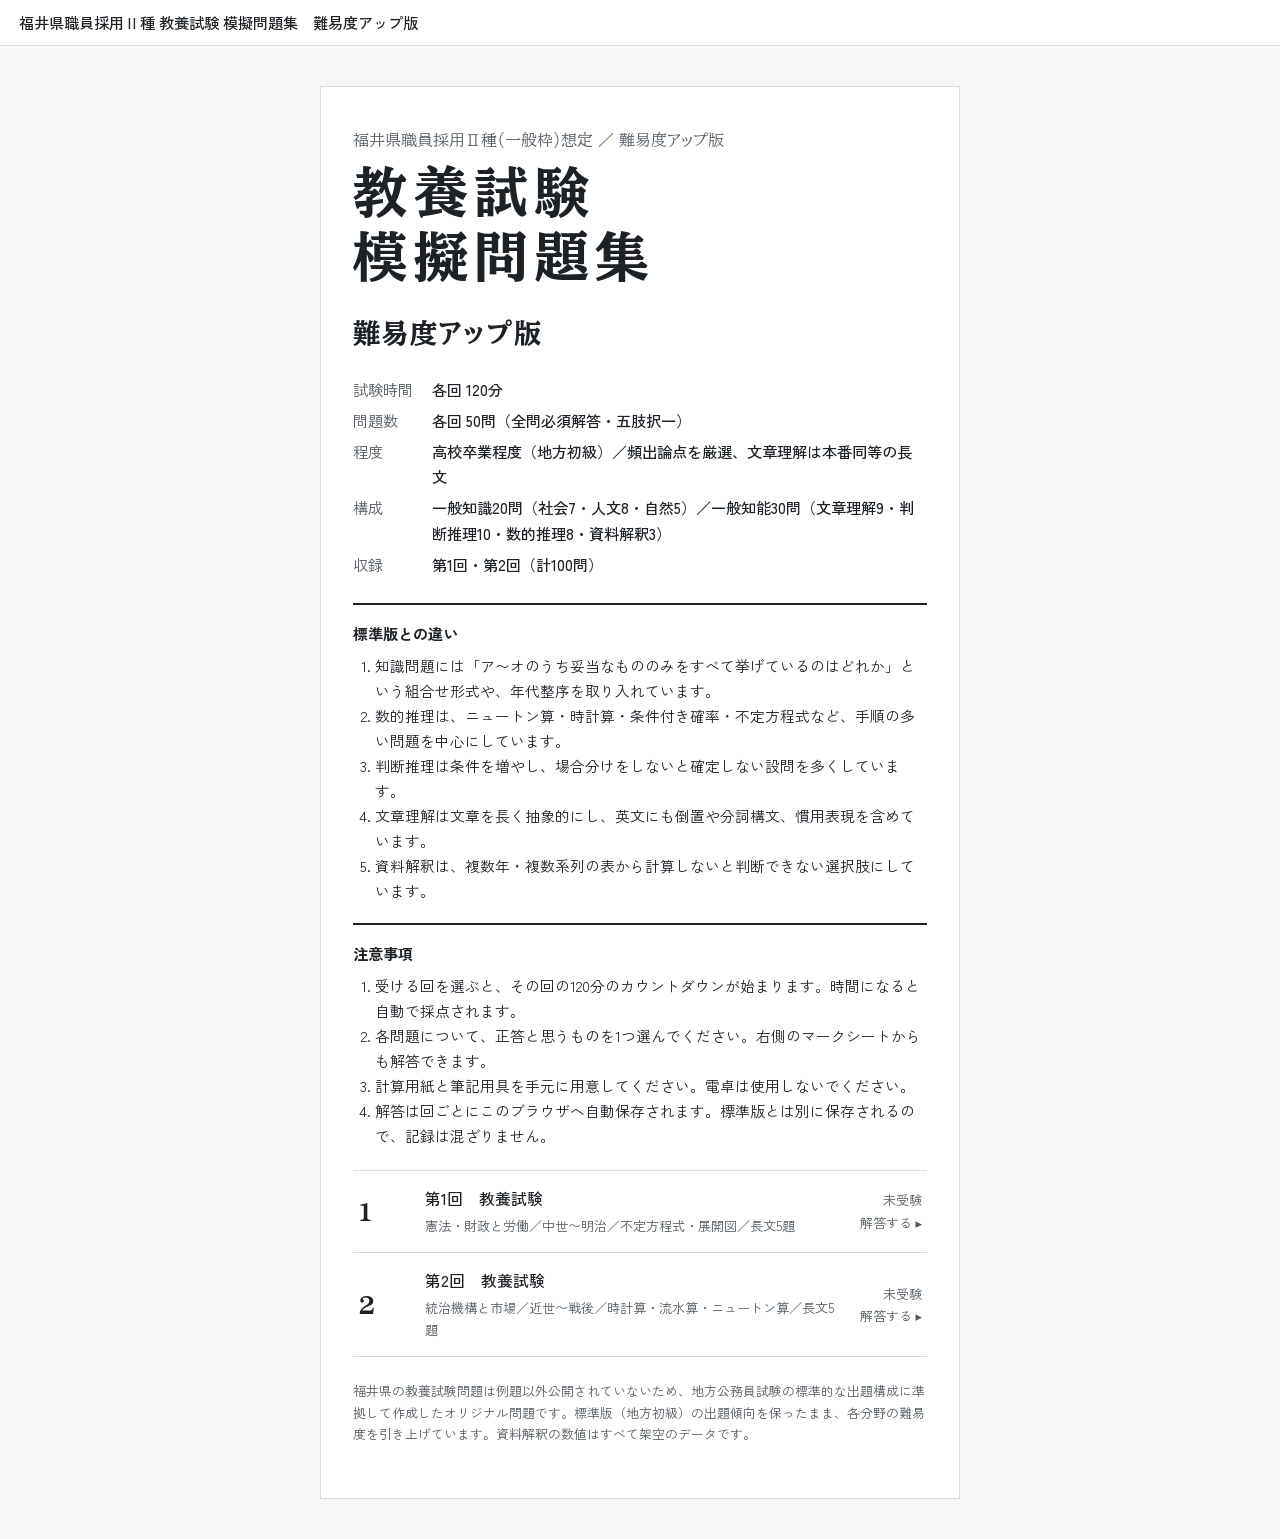
==== commit a34a5dc9: "難易度アップ版を精査し、32問を地方初級の頻出論点へ差し替え＋長文を本番同等に 文章理解：現代文5題×2回を400〜600字、英文2題×2回を150語超に書き直した（従来は 現代文250〜300字・英" ====
--- a/mock/fukui-shokyu-hard.html
+++ b/mock/fukui-shokyu-hard.html
@@ -69,6 +69,7 @@
 .q-body p{margin:.3rem 0}
 .passage{border-left:3px solid var(--rule);padding:.2rem 0 .2rem 1rem;margin:.7rem 0}
 .passage.en{font-family:Georgia,"Times New Roman",serif;line-height:1.8}
+.q-body pre.fig{font-family:ui-monospace,SFMono-Regular,Menlo,Consolas,monospace;font-size:.95rem;line-height:1.35;background:var(--paper);border:1px solid var(--rule);border-radius:4px;padding:.7rem .9rem;margin:.7rem 0;overflow-x:auto}
 .q-body table{border-collapse:collapse;margin:.6rem 0;font-family:var(--sans);font-size:.9rem;font-variant-numeric:tabular-nums}
 .q-body th,.q-body td{border:1px solid var(--rule);padding:.25rem .7rem;text-align:right}
 .q-body th{background:var(--paper);font-weight:500;text-align:center}
@@ -185,9 +186,9 @@
     <dl>
       <dt>試験時間</dt><dd>各回 120分</dd>
       <dt>問題数</dt><dd>各回 50問（全問必須解答・五肢択一）</dd>
-      <dt>程度</dt><dd>地方中級〜大卒程度（標準版のおよそ1.5倍の難易度）</dd>
+      <dt>程度</dt><dd>高校卒業程度（地方初級）／頻出論点を厳選、文章理解は本番同等の長文</dd>
       <dt>構成</dt><dd>一般知識20問（社会7・人文8・自然5）／一般知能30問（文章理解9・判断推理10・数的推理8・資料解釈3）</dd>
-      <dt>収録</dt><dd>上級第1回・上級第2回（計100問）</dd>
+      <dt>収録</dt><dd>第1回・第2回（計100問）</dd>
     </dl>
     <div class="notice">
       <h3>標準版との違い</h3>
@@ -230,116 +231,116 @@
 <script>
 const SETS = [
 [
-{"g": "社会科学", "s": "政治（憲法）", "q": "<p>日本国憲法に関する次のア〜オの記述のうち、妥当なもののみをすべて挙げているのはどれか。</p>\n<p>ア　憲法が保障する表現の自由は、営利を目的とする広告には及ばないとされている。<br>\nイ　憲法第31条の定める適正手続の保障は、刑事手続だけでなく、行政手続にも及ぶ場合があると解されている。<br>\nウ　外国人には、権利の性質上日本国民のみを対象とするものを除き、基本的人権の保障が及ぶ。<br>\nエ　生存権については、憲法第25条から直接に、国に対して具体的な給付を請求する権利が生じるとするのが確立した解釈である。<br>\nオ　政教分離原則は、国が特定の宗教団体に特権を与えることを禁じている。</p>", "c": ["ア・イ・ウ", "ア・ウ・オ", "イ・ウ・エ", "イ・ウ・オ", "ウ・エ・オ"], "a": 4, "e": "妥当なのはイ・ウ・オです。イは行政手続にも第31条の趣旨が及びうるとされ、ウは判例が示した外国人の人権享有主体性、オは第20条1項後段の内容です。アは営利的表現にも一定の保障が及ぶとされるため誤り。エは、第25条は国の努力目標を示したもの、あるいは抽象的権利を定めたものと解され、直接に具体的給付請求権が生じるとはされていないため誤りです。"},
-{"g": "社会科学", "s": "政治（選挙）", "q": "<p>日本の国会と選挙制度に関する記述として、妥当なのはどれか。</p>", "c": ["内閣不信任決議は、衆議院と参議院のいずれにおいても、法的な拘束力をもって行うことができる。", "衆議院の小選挙区で落選した候補者が、比例代表で当選することは認められていない。", "参議院の比例代表選挙では非拘束名簿式が採用されており、投票者は政党名でも候補者名でも投票することができる。", "参議院も解散されることがあり、その場合は3年ごとに総選挙が行われる。", "公職選挙法上、インターネットを利用した選挙運動は、現在も全面的に禁止されている。"], "a": 3, "e": "非拘束名簿式では、候補者名の得票も政党の得票として集計され、党内の当選順位は個人名の得票数で決まります（特定枠を除く）。1 法的拘束力をもつ内閣不信任決議は衆議院のみで、参議院の問責決議に法的拘束力はありません。2 重複立候補が認められており、惜敗率などにより比例代表で復活当選することがあります。4 参議院に解散はなく、3年ごとに半数を改選します。5 2013年の改正により、ウェブサイト等を利用した選挙運動が解禁されています。"},
-{"g": "社会科学", "s": "政治（地方自治）", "q": "<p>日本の地方自治制度に関する記述として、妥当なのはどれか。</p>", "c": ["地方公共団体の長の解職請求は、有権者の50分の1以上の署名をもって行う。", "条例では、法律の範囲内であっても罰則を定めることはできない。", "機関委任事務は地方分権一括法により廃止され、事務は法定受託事務と自治事務に再編された。", "住民監査請求は、有権者の一定数以上の署名を集めなければ行うことができない。", "特別区は、地方自治法上、普通地方公共団体に分類される。"], "a": 3, "e": "1999年の地方分権一括法により機関委任事務が廃止され、地方公共団体の事務は自治事務と法定受託事務に再編されました。1 解職請求は原則として有権者の3分の1以上の署名を要します。50分の1は条例の制定改廃請求などです。2 地方自治法により、条例で一定の範囲の刑罰や過料を定めることができます。4 住民監査請求は署名を要さず、住民1人でも行うことができます。5 特別区は特別地方公共団体に分類されます。"},
-{"g": "社会科学", "s": "経済（市場）", "q": "<p>ある財の市場において、需要量 <i>D</i> と供給量 <i>S</i> が価格 <i>P</i> を用いて次のように表されるとき、均衡価格と均衡数量の組合せとして正しいのはどれか。</p>\n<p style=\"text-align:center\"><i>D</i> ＝ 120 − 2<i>P</i>　　　<i>S</i> ＝ 3<i>P</i> − 30</p>", "c": ["価格25 ・ 数量70", "価格40 ・ 数量40", "価格30 ・ 数量70", "価格35 ・ 数量50", "価格30 ・ 数量60"], "a": 5, "e": "均衡では D＝S なので 120−2P＝3P−30。5P＝150 より P＝30。数量は 120−2×30＝60（供給側でも 3×30−30＝60）。"},
-{"g": "社会科学", "s": "経済（マクロ）", "q": "<p>経済指標および財政・金融に関する記述として、妥当なのはどれか。</p>", "c": ["基礎的財政収支（プライマリーバランス）は、国債費を含めた歳出と、税収等との差をいう。", "ラスパイレス方式による物価指数は、比較時点の数量をウエイトとして算出される。", "財政の硬直化とは、歳出に占める裁量的経費の割合が高まることをいう。", "中央銀行が公開市場操作で国債を買い入れると、市中に出回る資金量は減少する。", "名目GDPが前年比3％増加し、GDPデフレーターが前年比1％上昇したとき、実質GDPはおよそ2％増加したことになる。"], "a": 5, "e": "実質GDPの変化率は、おおむね名目GDPの変化率からGDPデフレーターの変化率を差し引いて求められます。1 国債費（過去の借金の元利払い）を除いた歳出と税収等との差をいいます。2 ラスパイレス方式は基準時点の数量をウエイトとします（比較時点をウエイトとするのはパーシェ方式）。3 社会保障関係費や国債費など、削減の難しい義務的経費の割合が高まることをいいます。4 買いオペレーションでは資金が市中に供給され、資金量は増加します。"},
-{"g": "社会科学", "s": "社会（社会保障）", "q": "<p>日本の社会保険および公的扶助の制度に関する記述として、妥当なのはどれか。</p>", "c": ["国民年金の第3号被保険者は、自ら保険料を納付しなければならない。", "介護保険制度の保険者は、都道府県である。", "生活保護の医療扶助は、原則として金銭給付によって行われる。", "後期高齢者医療制度の運営主体は、市町村ではなく、都道府県単位で設立される広域連合である。", "雇用保険の保険料は、その全額を事業主が負担する。"], "a": 4, "e": "都道府県ごとにすべての市町村が加入する後期高齢者医療広域連合が運営主体です。1 第2号被保険者に扶養される配偶者が第3号被保険者で、個別の保険料負担はありません。2 保険者は市町村および特別区です。3 医療扶助は原則として現物給付で行われます。5 雇用保険は労使双方が負担します（全額事業主負担は労災保険）。"},
-{"g": "社会科学", "s": "社会（行政と情報）", "q": "<p>日本の行政手続および情報に関する制度についての記述として、妥当なのはどれか。</p>", "c": ["情報公開法には、不開示情報に関する規定は置かれていない。", "行政不服審査法に基づく審査請求は、処分があったことを知った日の翌日から起算して1年以内に行わなければならない。", "個人情報保護法にいう「要配慮個人情報」には、氏名や住所が含まれる。", "行政手続法は、行政指導に携わる者は、相手方が行政指導に従わなかったことを理由として不利益な取扱いをしてはならないと定めている。", "意見公募手続（パブリックコメント）は、法律に基づかない行政の任意の慣行である。"], "a": 4, "e": "行政手続法32条2項の定めで、行政指導があくまで相手方の任意の協力によることを担保しています。1 個人情報や国の安全に関する情報など、不開示情報が定められています。2 原則として、処分があったことを知った日の翌日から起算して3か月以内です。3 人種、信条、病歴、犯罪の経歴など、取扱いに特に配慮を要する情報を指し、氏名や住所は含まれません。5 行政手続法第6章に規定された法律上の制度です。"},
-{"g": "人文科学", "s": "日本史（中世）", "q": "<p>鎌倉・室町時代に関する次のア〜オの記述のうち、妥当なもののみをすべて挙げているのはどれか。</p>\n<p>ア　承久の乱の後、幕府は上皇方の所領を没収し、そこに御家人を新補地頭として任命した。<br>\nイ　永仁の徳政令は、御家人が手放した所領を無償で取り戻させることを主な内容とした。<br>\nウ　建武の新政は、後鳥羽上皇による天皇親政の試みであった。<br>\nエ　勘合貿易では、日本は明から生糸や銅銭を輸入し、刀剣や銅などを輸出した。<br>\nオ　応仁の乱の後、守護大名による支配は全国的にいっそう強化された。</p>", "c": ["ア・イ・ウ", "ア・イ・エ", "ア・エ・オ", "イ・ウ・エ", "ウ・エ・オ"], "a": 2, "e": "妥当なのはア・イ・エです。ウは建武の新政を行ったのが後醍醐天皇であるため誤り。オは、応仁の乱の後は下剋上の風潮が広がり、守護大名にかわって戦国大名が台頭したため誤りです。"},
-{"g": "人文科学", "s": "日本史（近代）", "q": "<p>明治期の外交・経済に関する記述として、妥当なのはどれか。</p>", "c": ["松方財政は、不換紙幣を大量に発行してインフレーションを促した積極財政であった。", "岩倉使節団は、条約改正の交渉に成功して帰国した。", "領事裁判権の撤廃は1894年の日英通商航海条約により実現し、関税自主権の完全な回復は1911年であった。", "官営八幡製鉄所は、日清戦争の賠償金を用いず、民間資本のみによって設立された。", "日本の産業革命は、まず重工業が発展し、その後に軽工業が続いた。"], "a": 3, "e": "陸奥宗光外相のもとで領事裁判権を撤廃し、小村寿太郎外相のもとで関税自主権を回復しました。1 松方財政は不換紙幣を整理する緊縮政策で、激しいデフレーションを招きました。2 岩倉使節団は条約改正の予備交渉に失敗し、以後は欧米視察が中心となりました。4 日清戦争の賠償金の一部を用いて設立された官営の製鉄所です。5 製糸業・紡績業などの軽工業が先行し、重工業の発展は日露戦争前後からです。"},
-{"g": "人文科学", "s": "世界史（近世・近代）", "q": "<p>17〜19世紀のヨーロッパに関する記述として、妥当なのはどれか。</p>", "c": ["ウェストファリア条約により、神聖ローマ帝国内の領邦にほぼ完全な主権が認められ、帝国は有名無実化した。", "フランス革命において成立した国民公会は、立憲君主政を樹立した。", "ウィーン体制は、フランス革命以前の秩序を否定し、自由主義とナショナリズムを積極的に推進した。", "イギリスでは、第2回選挙法改正によって女性の参政権が実現した。", "ビスマルクは社会主義者鎮圧法を廃止するとともに、社会保険制度の導入に強く反対した。"], "a": 1, "e": "1648年のウェストファリア条約は「神聖ローマ帝国の死亡証明書」とも呼ばれます。2 国民公会は王政を廃止して第一共和政を樹立しました。3 ウィーン体制は正統主義と勢力均衡を原則とし、自由主義やナショナリズムを抑圧しました。4 女性参政権の実現は20世紀（1918年・1928年）で、第2回選挙法改正は都市労働者への拡大です。5 ビスマルクは社会主義者鎮圧法を制定する一方、社会保険制度を世界に先駆けて導入しました。"},
-{"g": "人文科学", "s": "世界史（年代整序）", "q": "<p>次のア〜オの出来事を年代の古い順に並べたものとして、正しいのはどれか。</p>\n<p>ア　国際連盟の発足<br>イ　ミュンヘン会談<br>ウ　五・四運動<br>エ　ニューディール政策の開始<br>オ　世界恐慌の発生</p>", "c": ["ウ − ア − オ − エ − イ", "ア − ウ − オ − エ − イ", "ウ − ア − エ − オ − イ", "ア − ウ − エ − オ − イ", "ウ − オ − ア − エ − イ"], "a": 1, "e": "ウ 五・四運動（1919年）、ア 国際連盟の発足（1920年）、オ 世界恐慌（1929年）、エ ニューディール政策の開始（1933年）、イ ミュンヘン会談（1938年）の順です。"},
-{"g": "人文科学", "s": "地理（世界）", "q": "<p>世界の地形および気候に関する記述として、妥当なのはどれか。</p>", "c": ["西岸海洋性気候（Cfb）は、大陸の東岸に分布することが多い。", "ケッペンの気候区分における Cfa は温暖湿潤気候を指し、日本の本州の大部分がこれに当たる。", "カルスト地形は、花こう岩が化学的に風化することによって形成される。", "安定陸塊には、造山運動が活発で高く険しい山脈が多く分布する。", "エスチュアリーは、氷河の侵食を受けた谷に海水が入り込んでできた入り江である。"], "a": 2, "e": "Cfa は最寒月平均気温が −3℃（または0℃）以上18℃未満で、年間を通じて降水があり、夏は高温になる気候です。1 偏西風の影響を受ける大陸の西岸に分布します。3 石灰岩が雨水や地下水に溶食されて形成されます。4 安定陸塊は長い侵食を受けた平坦な地形が広がり、険しい山脈は新期造山帯に多く分布します。5 氷河の谷が沈水したものはフィヨルドで、エスチュアリーは河口部が沈水した三角江です。"},
-{"g": "人文科学", "s": "地理（日本）", "q": "<p>日本の産業に関する記述として、妥当なのはどれか。</p>", "c": ["果実の産出額が全国で最も大きい都道府県は、北海道である。", "日本の発電電力量に占める再生可能エネルギーの割合は、近年5割を超えている。", "日本の食料自給率は、生産額ベースよりもカロリーベースの方が高い。", "製造品出荷額等が最も大きい都道府県は、長年にわたって愛知県である。", "日本の国土に占める森林の割合（林野率）は、およそ3割である。"], "a": 4, "e": "自動車産業を中心とする中京工業地帯を抱え、愛知県が長く全国第1位です。1 北海道は農業産出額全体では1位ですが、果実は青森県や山梨県などが上位です。2 水力を含めても2割程度で、火力が最も大きな割合を占めます。3 カロリーベースは4割程度、生産額ベースは6割程度で、生産額ベースの方が高くなります。5 日本の林野率は約3分の2（およそ7割）です。"},
-{"g": "人文科学", "s": "国語（語彙）", "q": "<p>下線部の語の使い方が、本来の意味に照らして適切なものはどれか。</p>", "c": ["彼の説明はあまりに<u>役不足</u>で、聴衆は納得しなかった。", "上司に<u>失笑</u>されないよう、真面目に取り組んだ。", "議論も<u>煮詰まって</u>きたので、そろそろ結論を出したい。", "彼女の<u>気の置けない</u>態度に、こちらまで緊張してしまった。", "この優れた企画を<u>他山の石</u>として、ぜひ見習いたい。"], "a": 3, "e": "「煮詰まる」は議論が十分に尽くされて結論が出る段階に近づくことをいい、本来は行き詰まる意味ではありません。1 「役不足」は与えられた役目がその人の力量に比べて軽すぎることをいい、ここは「力不足」が適切です。2 「失笑」はおかしさをこらえきれずに笑ってしまうことで、あきれて笑わないことではありません。4 「気の置けない」は遠慮がいらず打ち解けられることをいうので、緊張したという文脈と合いません。5 「他山の石」は他人のよくない言動を自分の戒めとすることをいい、見習う対象には用いません。"},
-{"g": "人文科学", "s": "国語（文学史）", "q": "<p>日本の近代文学に関する記述として、妥当なのはどれか。</p>", "c": ["志賀直哉は、自然主義文学を代表する作家である。", "夏目漱石の『三四郎』『それから』『門』は、いわゆる前期三部作と呼ばれる。", "島崎藤村の『破戒』は、ロマン主義文学の代表作とされる。", "芥川龍之介は、プロレタリア文学の旗手として活躍した。", "樋口一葉の『たけくらべ』は、戦後の第三の新人を代表する作品である。"], "a": 2, "e": "この3作はいずれも朝日新聞に連載され、恋愛と社会をめぐる連作として前期三部作と呼ばれます。1 志賀直哉は武者小路実篤らとともに白樺派を代表する作家です。3 『破戒』は自然主義文学の代表作とされます（藤村は詩人としてはロマン主義から出発しました）。4 芥川龍之介は新思潮派（新現実主義）に位置づけられます。5 『たけくらべ』は明治期の作品で、第三の新人は戦後の作家群を指します。"},
-{"g": "自然科学", "s": "数学", "q": "<p>二次関数 <i>y</i> ＝ −<i>x</i><sup>2</sup> ＋ 6<i>x</i> ＋ <i>k</i> の最大値が 13 であるとき、定数 <i>k</i> の値はいくらか。</p>", "c": ["2", "4", "3", "5", "7"], "a": 2, "e": "平方完成すると y＝−(x−3)²＋9＋k。上に凸なので最大値は 9＋k で、これが13だから k＝4。"},
-{"g": "自然科学", "s": "物理", "q": "<p>なめらかな水平面上を、質量2.0kgの物体Aが速さ3.0m/sで進み、静止していた質量4.0kgの物体Bに正面から衝突した。衝突後、AとBが一体となって運動したとき、その速さはいくらか。</p>", "c": ["0.50m/s", "3.0m/s", "1.5m/s", "2.0m/s", "1.0m/s"], "a": 5, "e": "運動量保存の法則より 2.0×3.0＋4.0×0＝(2.0＋4.0)×v。6.0＝6.0v より v＝1.0m/s。"},
-{"g": "自然科学", "s": "化学", "q": "<p>金属のイオン化傾向および電池に関する記述として、妥当なのはどれか。</p>", "c": ["ダニエル電池では、亜鉛板が正極、銅板が負極となる。", "酸化とは、物質が電子を受け取ることをいう。", "鉛蓄電池は一次電池であり、充電して繰り返し使うことはできない。", "亜鉛を希塩酸に入れても、気体は発生しない。", "イオン化傾向は、K、Ca、Na、Mg、Al、Zn、Fe、Ni、Sn、Pb、（H）、Cu、Hg、Ag、Pt、Au の順に小さくなる。"], "a": 5, "e": "イオン化傾向が大きい金属ほど陽イオンになりやすく、水や酸との反応性が高くなります。1 イオン化傾向の大きい亜鉛が電子を放出して負極、銅板が正極となります。2 酸化は電子を失うこと、還元は電子を受け取ることをいいます。3 鉛蓄電池は充電により繰り返し使える二次電池です。4 亜鉛は水素よりイオン化傾向が大きいため、水素が発生します。"},
-{"g": "自然科学", "s": "生物", "q": "<p>ABO式血液型について、A型の父とB型の母との間に、O型の子が生まれた。この夫婦に次に生まれる子がAB型である確率はいくらか。</p>", "c": ["1/4", "1/8", "0", "1/2", "3/4"], "a": 1, "e": "O型の子が生まれたことから、父の遺伝子型はAO、母はBOと決まります。子の組合せは AB、AO、BO、OO が等しい確率で生じるので、AB型となる確率は 1/4。"},
-{"g": "自然科学", "s": "地学", "q": "<p>地球および地震に関する記述として、妥当なのはどれか。</p>", "c": ["示準化石として適するのは、生存期間が長く、分布する地域が狭い生物である。", "モホロビチッチ不連続面は、マントルと外核との境界である。", "海溝型地震は、内陸の活断層がずれることによって発生する。", "マグニチュードが2大きくなると、地震が放出するエネルギーは約1000倍になる。", "中央海嶺では、二つのプレートが互いに近づいて一方が沈み込んでいる。"], "a": 4, "e": "マグニチュードが1大きいとエネルギーは約32倍、2大きいと約1000倍になります。1 示準化石には、生存期間が短く、広い地域に分布する生物が適します。2 モホロビチッチ不連続面は地殻とマントルの境界です。3 海溝型地震は海洋プレートの沈み込みにともなって発生します。5 中央海嶺はプレートが生まれて両側へ広がる場所です。"},
-{"g": "文章理解", "s": "現代文（要旨）", "q": "<p>次の文章の要旨として、最も妥当なのはどれか。</p>\n<div class=\"passage\">制度とは、人を信じなくても済むようにするための仕組みである、としばしば説明される。契約書を交わすのは相手を疑っているからではなく、疑わずに済ませるためだ、というわけである。この説明には、たしかに一理ある。取引のたびに相手の人柄を見極めねばならないとしたら、社会は動かない。<br>\n　しかし、制度がすべてを覆い尽くしたとき、人は判断を手放しはじめる。規則に書かれていないことは考えなくてよい、書かれているとおりにしていれば責任は問われない──そうした態度が育つ。制度が信頼の代わりになるのではなく、信頼の働く範囲を広げるための足場であるとき、はじめてそれは本来の働きをする。</div>", "c": ["制度は、人間どうしの信頼関係を完全に代替することができる。", "契約書を交わすのは、相手を疑っているからにほかならない。", "制度は信頼の代替物ではなく、信頼が働く範囲を広げる足場として機能してこそ意味をもつ。", "規則に書かれていないことについては、考える必要がない。", "制度を細かく整備するほど、人々の判断力は高まっていく。"], "a": 3, "e": "最終文が筆者の主張です。1 制度がすべてを覆うと人は判断を手放す、と筆者は指摘しています。2 「疑っているからではなく」と本文にあります。4 筆者が問題視している態度です。5 本文はむしろ逆の懸念を示しています。"},
-{"g": "文章理解", "s": "現代文（要旨）", "q": "<p>次の文章の要旨として、最も妥当なのはどれか。</p>\n<div class=\"passage\">翻訳は、ある言語で書かれた内容を別の言語へ移し替える作業だと考えられている。だが、実際に訳者が向き合うのは、移し替えられないものの扱いである。原文にある語が、訳す側の言語に対応物をもたないとき、訳者は意味の近い語を当てるか、説明を補うか、あるいは音をそのまま写すかを選ばなければならない。<br>\n　どれを選んでも、原文にはなかった何かが生まれ、原文にあった何かが失われる。その意味で、翻訳は複製ではない。二つの言語のあいだに、どちらにも属さない新しい文章を立ち上げる行為なのである。</div>", "c": ["翻訳とは、原文の内容を損なうことなく別の言語へ移し替える作業である。", "対応する語がない場合、訳者は音をそのまま写す方法を選ぶべきである。", "説明を補う翻訳は原文への裏切りであり、避けなければならない。", "熟練した訳者であれば、移し替えられないものは存在しない。", "翻訳は複製ではなく、二つの言語のあいだに新しい文章を立ち上げる行為である。"], "a": 5, "e": "最終文が筆者の主張です。1 何かが失われ、何かが生まれると述べており、損なわない移し替えは否定されています。2 三つの選択肢が並列され、特定の方法が推奨されてはいません。3 本文に述べられていません。4 移し替えられないものの存在が議論の出発点です。"},
-{"g": "文章理解", "s": "現代文（内容把握）", "q": "<p>次の文章の内容と合致するものとして、最も妥当なのはどれか。</p>\n<div class=\"passage\">平均値は、集団の姿を一つの数で表すことのできる便利な指標である。ただし、分布が左右対称でないとき、平均は多数派から離れていく。所得のように、少数の非常に大きな値が全体を引き上げる分布では、平均所得よりも中央値のほうが、いわゆる「ふつうの人」の実感に近い。それにもかかわらず、報道では平均が用いられることが多い。<br>\n　誤解しないでほしいのは、平均が誤った指標だというのではない、ということだ。問題は、その問いに対してどの指標がふさわしいかを選ばないまま、数字だけを示してしまうことにある。</div>", "c": ["所得の分布では、平均値より中央値のほうが多数派の実感に近い。", "平均値は誤った指標であり、用いるべきではない。", "中央値は、どのような分布であっても平均値より適切な指標である。", "報道では、平均値よりも中央値が用いられることが多い。", "分布が左右対称である場合にも、平均値は多数派から大きく離れる。"], "a": 1, "e": "中ほどの一文と合致します。2 「平均が誤った指標だというのではない」と明記されています。3 問いに応じて指標を選ぶべきだ、というのが本文の立場です。4 報道では平均が用いられることが多いと述べられています。5 左右対称でないときに離れる、と述べられています。"},
-{"g": "文章理解", "s": "現代文（空欄補充）", "q": "<p>次の文章の空欄に入る語句として、最も妥当なのはどれか。</p>\n<div class=\"passage\">新しい技術が現れると、まずそれが何を可能にするかが語られる。だが、その技術が社会に根を下ろすかどうかを決めるのは、できることの多さではない。（　　　　）である。写真が絵画を置き換えなかったのも、電子書籍が紙の本を消さなかったのも、新しいものが、古いものの担っていた役割の全部を引き受けたわけではなかったからだ。</div>", "c": ["技術そのものの性能の高さ", "既存のものが果たしてきた役割を、どこまで引き受けられるか", "新しさそのものが人々を引きつける力の強さ", "普及の条件を左右する価格の安さ", "古いものを完全に置き換えようとする意志の強さ"], "a": 2, "e": "空欄の直後で、写真や電子書籍が「古いものの担っていた役割の全部を引き受けたわけではなかった」と説明されているので、役割の引き受けが基準となります。"},
-{"g": "文章理解", "s": "現代文（文章整序）", "q": "<p>次の文の後に、A〜E を並べ替えて続けると意味の通る文章になる。その順序として最も妥当なのはどれか。</p>\n<div class=\"passage\">「わかりやすさ」は、いつのまにか無条件の美徳になった。<br>\nA　しかし、わかりやすさは、常に何かを削ることによって得られる。<br>\nB　削られるのは、たいてい例外であり、条件であり、そして反対の見方である。<br>\nC　たしかに、伝わらない説明には意味がない。<br>\nD　その結果、話は通りやすくなるが、世界は実際より単純に見えてくる。<br>\nE　わかりやすさを求めるときは、自分が何を削ったのかを言えるかどうかが目安になる。</div>", "c": ["C − A − B − D − E", "A − C − B − D − E", "C − B − A − D − E", "A − B − C − D − E", "C − A − D − B − E"], "a": 1, "e": "いったん認める C、「しかし」で転じる A、削られるものを具体化する B、「その結果」で帰結を述べる D、まとめの E の順です。"},
-{"g": "文章理解", "s": "英文（内容把握）", "q": "<p>次の英文の内容と合致するものとして、最も妥当なのはどれか。</p>\n<div class=\"passage en\">In the 1870s the Japanese government invited a large number of foreign specialists to teach modern science and engineering. These experts, known as oyatoi, were paid far more than Japanese officials of a similar rank, and the cost was a heavy burden on the national budget. The government accepted it because the arrangement was meant to be temporary: Japanese students trained by the oyatoi were expected to take over their posts within a decade or two. By the 1890s most of those positions had in fact been filled by Japanese graduates, and the number of foreign employees fell sharply.</div>", "c": ["お雇い外国人の給与は、同等の地位にある日本人官僚と同じ水準であった。", "政府は、お雇い外国人を永続的に雇用するつもりであった。", "1890年代までに、多くの職は日本人の卒業生によって占められるようになった。", "お雇い外国人の数は、1890年代にかえって増加した。", "日本人学生がお雇い外国人から教育を受けることはなかった。"], "a": 3, "e": "最終文 most of those positions had in fact been filled by Japanese graduates と合致します。1 paid far more than Japanese officials of a similar rank とあります。2 the arrangement was meant to be temporary とあります。4 the number of foreign employees fell sharply とあります。5 Japanese students trained by the oyatoi とあります。"},
-{"g": "文章理解", "s": "英文（要旨）", "q": "<p>次の英文の要旨として、最も妥当なのはどれか。</p>\n<div class=\"passage en\">It is often assumed that cities grow because they offer higher wages. Yet wages alone cannot explain why people move, since living costs in large cities are higher as well. What cities really provide is a wider range of choices — of jobs, of partners, of ideas. A worker in a small town may be well paid, but has few alternatives if the local factory closes. In a city, the same worker can change industries without changing address. The value of a city, then, lies less in what it pays than in what it keeps possible.</div>", "c": ["都市が成長するのは、賃金が高いからにほかならない。", "都市の価値は、支払う賃金よりも、選択肢を残し続ける点にある。", "大都市の生活費は、地方よりも安く抑えられている。", "小さな町の労働者は、都市の労働者よりも賃金が低い。", "産業を変えるには、必ず住まいを移す必要がある。"], "a": 2, "e": "最終文 lies less in what it pays than in what it keeps possible が要旨です。1 wages alone cannot explain why people move と否定されています。3 living costs in large cities are higher as well とあります。4 A worker in a small town may be well paid とあります。5 can change industries without changing address とあります。"},
-{"g": "文章理解", "s": "英文（文法）", "q": "<p>次の英文の（　　）に入る語句として、最も妥当なのはどれか。</p>\n<div class=\"passage en\">No sooner (　　　) the station than the train left.</div>", "c": ["had he reached", "he reached", "he had reached", "did he reach", "has he reached"], "a": 1, "e": "〈No sooner had ＋ 主語 ＋ 過去分詞 … than ～〉で「…するやいなや～した」を表します。否定の副詞句が文頭に出るため倒置となり、時制は過去完了になります。3 倒置が起きていません。4 than と組み合わせるこの構文では過去完了を用います。"},
-{"g": "文章理解", "s": "英文（会話文）", "q": "<p>次の会話の（　　）に入る表現として、最も妥当なのはどれか。</p>\n<div class=\"passage en\">A: I'm thinking of applying for the overseas post, but I'm not sure I'm qualified.<br>\nB: Well, you'll never know unless you try. (　　　)<br>\nA: That's true. The worst they can say is no.</div>", "c": ["You should give it a second thought.", "It's not worth the trouble.", "Why don't you throw your hat in the ring?", "You'd better let sleeping dogs lie.", "That's water under the bridge."], "a": 3, "e": "throw one's hat in the ring は「名乗りを上げる、立候補する」という意味で、応募を勧める文脈に合います。1 「考え直したほうがよい」となり、勧める流れに合いません。2 「その手間をかける価値はない」となり、勧める流れに合いません。4 「触らぬ神にたたりなし」で、行動を控えるよう促す表現です。5 「もう過ぎたことだ」という意味で、文脈に合いません。"},
-{"g": "判断推理", "s": "判断推理（命題）", "q": "<p>あるグループについて、次のア〜ウのことが分かっている。これらから確実にいえるのはどれか。</p>\n<p>ア　A が好きな人は、B が好きではない。<br>イ　C が好きな人は、B が好きである。<br>ウ　D が好きでない人は、A が好きである。</p>", "c": ["B が好きな人は、C が好きである。", "B が好きでない人は、D が好きでない。", "D が好きな人は、A が好きである。", "A が好きな人は、C が好きである。", "C が好きな人は、D が好きである。"], "a": 5, "e": "イより「C 好き→B 好き」、アの対偶より「B 好き→A 好きでない」、ウの対偶より「A 好きでない→D 好き」。つなぐと「C 好き→D 好き」が導けます。1 イの逆にあたり、確実にはいえません。2 確実にはいえません。3 ウの逆にあたり、確実にはいえません。4 アとイから導けるのは「A 好き→C 好きでない」で、逆の内容です。"},
-{"g": "判断推理", "s": "判断推理（対応関係）", "q": "<p>A〜E の5人は、野球、サッカー、テニス、水泳、剣道のうち異なる1つの競技を、月曜日から金曜日までの異なる曜日に練習している。次のア〜カのことが分かっているとき、確実にいえるのはどれか。</p>\n<p>ア　A は水曜日に練習し、テニスではない。<br>イ　サッカーの人は月曜日に練習する。<br>ウ　B は剣道である。<br>エ　C は木曜日に練習する。<br>オ　水泳の人は火曜日に練習する。<br>カ　D は火曜日には練習しない。</p>", "c": ["A はテニスで、水曜日に練習する。", "D はサッカーで、月曜日に練習する。", "C は金曜日に練習する。", "B は木曜日に練習する。", "E は野球で、火曜日に練習する。"], "a": 2, "e": "イ・オより A（水曜）はサッカーでも水泳でもなく、アよりテニスでもなく、ウより剣道でもないので野球。C（木曜）も同様にサッカー・水泳ではなく、剣道は B なのでテニス。剣道の B は月・火・水・木が埋まるため金曜。残る月曜（サッカー）と火曜（水泳）のうち、カより D は火曜でないので D がサッカーで月曜、E が水泳で火曜となります。1 A は野球です。3 C は木曜日です。4 B は金曜日です。5 E は水泳です。"},
-{"g": "判断推理", "s": "判断推理（順序関係）", "q": "<p>A〜E の5人がテストを受けた。次のア〜エのことが分かっているとき、確実にいえるのはどれか。ただし、同点の者はいなかった。</p>\n<p>ア　A は B より得点が低かった。<br>イ　C は D より得点が高かった。<br>ウ　E は A より高く、C より低かった。<br>エ　最も得点が高かったのは B である。</p>", "c": ["A は4番目に得点が高い。", "E は3番目に得点が高い。", "D は最も得点が低い。", "C は2番目に得点が高い。", "D は E より得点が高い。"], "a": 4, "e": "エより B が1位。ウより C＞E＞A、イより C＞D なので、B の次に高いのは C に確定します。D は E・A との前後関係が決まらないため、3〜5位の並びは定まりません。1 A は4位とは限りません。2 D の位置が決まらないため、E は3位とは限りません。3 D は E より高い場合もあり、確実にはいえません。5 D と E の前後は決まりません。"},
-{"g": "判断推理", "s": "判断推理（位置関係）", "q": "<p>A〜F の6軒の家の位置について、次のア〜オのことが分かっている。確実にいえるのはどれか。</p>\n<p>ア　B の家は、A の家の真北200mにある。<br>イ　C の家は、B の家の真東300mにある。<br>ウ　D の家は、A の家の真東300mにある。<br>エ　E の家は、D の家の真北400mにある。<br>オ　F の家は、C の家の真南100mにある。</p>", "c": ["F の家は、D の家の真北100mにある。", "E の家は、B の家の真東にある。", "C の家は、E の家の真南300mにある。", "A の家から最も遠いのは、F の家である。", "D の家と C の家との距離は、300mである。"], "a": 1, "e": "A を原点とし、東をx軸、北をy軸にとると A(0,0)、B(0,200)、C(300,200)、D(300,0)、E(300,400)、F(300,100)。F と D は東西の位置が同じで、F が100m北にあります。2 E(300,400) は B(0,200) の北東にあたります。3 C(300,200) と E(300,400) の距離は200mです。4 A から F までは約316m、A から E までは500mで、E の方が遠くなります。5 D(300,0) と C(300,200) の距離は200mです。"},
-{"g": "判断推理", "s": "判断推理（試合）", "q": "<p>A〜E の5チームが総当たり戦（各チーム4試合）を行った。勝ちを勝点2、引き分けを勝点1、負けを勝点0とする。次のア〜エのことが分かっているとき、確実にいえるのはどれか。</p>\n<p>ア　A は4戦全勝であった。<br>イ　B の勝点は5であった。<br>ウ　C は1勝もできなかったが、勝点は2であった。<br>エ　引き分けは、全部で3試合あった。</p>", "c": ["D の勝点は3である。", "E の勝点は2である。", "B、C、D、E は、いずれも引き分けた試合が少なくとも1試合ある。", "C は B に勝った。", "D と E の試合は、D が勝った。"], "a": 3, "e": "A は全勝なので引き分けはなく、他の4チームはすべて A に敗れています。B は勝点5＝2勝1分1敗、C は0勝で勝点2＝2分2敗。C の引き分け2試合と、B の引き分け1試合を合わせ、さらにエを満たすには D と E の試合も引き分けである必要があり、B・C・D・E はいずれも引き分けを1試合以上もつことになります。1 D と E のどちらが C と引き分けたかは決まらず、勝点は2か3のいずれかです。2 同じ理由で E の勝点も決まりません。4 C は1勝もしていないので、B とは引き分けです。5 D と E の試合は引き分けです。"},
-{"g": "判断推理", "s": "判断推理（集合）", "q": "<p>あるクラスの生徒40人に、英語・数学・国語の3科目について得意かどうかを尋ねたところ、次のとおりであった。3科目のいずれも得意でない生徒は何人か。</p>\n<p>英語が得意　22人／数学が得意　18人／国語が得意　20人<br>\n英語と数学の両方が得意　10人／数学と国語の両方が得意　8人／英語と国語の両方が得意　9人<br>\n3科目すべてが得意　4人</p>", "c": ["3人", "2人", "1人", "4人", "5人"], "a": 1, "e": "少なくとも1科目が得意な生徒は 22＋18＋20−10−8−9＋4＝37人。40−37＝3人。"},
-{"g": "判断推理", "s": "判断推理（発言）", "q": "<p>A〜E の5人のうち、2人がうそをついている。5人の発言が次のとおりであるとき、うそをついている2人の組合せとして正しいのはどれか。</p>\n<p>A「D はうそをついている。」<br>B「A と C は、ともに本当のことを言っている。」<br>C「D はうそをついている。」<br>D「E は本当のことを言っている。」<br>E「A はうそをついている。」</p>", "c": ["A と C", "A と E", "B と D", "C と E", "D と E"], "a": 5, "e": "E の発言から、A と E の一方だけがうそになります。A がうそだとすると D は本当となり、C の発言もうそ、さらに B の発言もうそとなってうそが3人になり不適。よって A は本当、E がうそ。このとき D はうそ、C と B は本当となり、うそは D と E の2人で条件を満たします。2 A と E が同時にうそになることはありません。"},
-{"g": "判断推理", "s": "空間把握（立体の切断）", "q": "<p>1辺6cmの立方体について、1つの頂点に集まる3つの辺のそれぞれの中点を通る平面で切り取った。切り取られた立体の体積はいくらか。</p>", "c": ["2.25cm<sup>3</sup>", "4.5cm<sup>3</sup>", "9cm<sup>3</sup>", "13.5cm<sup>3</sup>", "27cm<sup>3</sup>"], "a": 2, "e": "切り取られるのは、直角をはさむ3辺の長さがいずれも3cmの三角錐です。底面積は 3×3÷2＝4.5cm²、高さ3cmなので体積は 4.5×3÷3＝4.5cm³。"},
-{"g": "判断推理", "s": "空間把握（軌跡）", "q": "<p>半径1cmの円が、1辺6cmの正三角形の外側を、辺に接しながらすべらずに1周して元の位置に戻る。このとき、円の中心が描く線の長さはいくらか。</p>\n<svg viewBox=\"0 0 210 150\" width=\"210\" height=\"150\" role=\"img\" aria-label=\"正三角形の外側を転がる円\" style=\"display:block;margin:.6rem 0\">\n<polygon points=\"105,28 25,130 185,130\" fill=\"none\" stroke=\"currentColor\" stroke-width=\"2\"/>\n<circle cx=\"70\" cy=\"145\" r=\"15\" fill=\"none\" stroke=\"currentColor\" stroke-width=\"2\"/>\n<circle cx=\"70\" cy=\"145\" r=\"2.5\" fill=\"currentColor\"/></svg>", "c": ["18cm", "(24＋2π)cm", "(18＋3π)cm", "(18＋6π)cm", "(18＋2π)cm"], "a": 5, "e": "中心の軌跡は、各辺に平行な長さ6cmの線分3本と、各頂点のまわりの円弧からなります。円弧の中心角の合計は多角形の外角の和に等しく360°なので、円弧の長さの合計は半径1cmの円周と同じ 2π cm。よって 6×3＋2π＝(18＋2π)cm。"},
-{"g": "判断推理", "s": "空間把握（最短経路）", "q": "<p>1辺4cmの立方体がある。ある頂点から、その頂点と最も離れた頂点まで、立方体の表面上を通って移動するとき、最短の経路の長さはいくらか。</p>", "c": ["4√3cm", "4√6cm", "8cm", "4√5cm", "12cm"], "a": 4, "e": "通る2面を平面に展開すると、たて4cm・よこ8cmの長方形の対角線になります。長さは √(4²＋8²)＝√80＝4√5cm。1 立方体の内部を通る対角線の長さです。5 辺に沿って進んだ場合の長さです。"},
-{"g": "数的推理", "s": "数的推理（速さ）", "q": "<p>A 地点と B 地点の間を往復するのに、行きは時速30km、帰りは時速20kmで進んだ。このときの往復の平均の速さは時速何kmか。</p>", "c": ["時速24km", "時速22km", "時速25km", "時速26km", "時速28km"], "a": 1, "e": "片道を60kmとすると、行きは2時間、帰りは3時間で、往復120kmを5時間。120÷5＝時速24km。3 30と20の平均をとった値で、所要時間の違いを考えていません。"},
-{"g": "数的推理", "s": "数的推理（濃度）", "q": "<p>濃度10％の食塩水400gから水を <i>x</i> g蒸発させ、さらに食塩を20g加えたところ、濃度20％の食塩水になった。<i>x</i> はいくらか。</p>", "c": ["80", "100", "160", "140", "120"], "a": 5, "e": "はじめの食塩は 400×0.10＝40g。食塩を20g加えて60g。食塩水の重さは 400−x＋20＝420−x なので 60÷(420−x)＝0.20。420−x＝300 より x＝120。"},
-{"g": "数的推理", "s": "数的推理（仕事算）", "q": "<p>ある仕事を仕上げるのに、A 1人では18日、B 1人では12日、C 1人では9日かかる。この仕事を、はじめの3日間は A と B の2人で行い、その後は B に代わって C が入り、A と C の2人で行った。仕事を始めてから仕上げるまでに全部で何日かかったか。</p>", "c": ["6日", "7.5日", "7日", "6.5日", "8日"], "a": 4, "e": "全体を1とすると1日の仕事量は A が1/18、B が1/12、C が1/9。はじめの3日で 3×(1/18＋1/12)＝5/12 が終わり、残りは7/12。A と C は1日に 1/18＋1/9＝1/6 進むので、7/12÷1/6＝3.5日。合計 3＋3.5＝6.5日。"},
-{"g": "数的推理", "s": "数的推理（場合の数）", "q": "<p>MIRAI の5文字をすべて使って並べ替えるとき、異なる文字列は何通りできるか。</p>", "c": ["24通り", "60通り", "48通り", "90通り", "120通り"], "a": 2, "e": "5文字のうち I が2つあるので 5!÷2!＝120÷2＝60通り。5 すべての文字が異なる場合の数です。"},
-{"g": "数的推理", "s": "数的推理（確率）", "q": "<p>袋の中に赤玉4個と白玉6個の合計10個が入っている。この袋から同時に3個を取り出すとき、少なくとも1個が赤玉である確率はいくらか。</p>", "c": ["1/2", "2/3", "3/4", "5/6", "9/10"], "a": 4, "e": "3個の取り出し方は 10×9×8÷(3×2×1)＝120通り。すべて白玉となるのは 6×5×4÷(3×2×1)＝20通りなので、余事象を使って 1−20/120＝1−1/6＝5/6。"},
-{"g": "数的推理", "s": "数的推理（整数）", "q": "<p>1個60円のパンと1個100円のパンを、どちらも少なくとも1個は買って、代金がちょうど1,000円になるようにしたい。買うパンの個数の合計として考えられるもののうち、最も多いのは何個か。</p>", "c": ["12個", "16個", "15個", "14個", "18個"], "a": 2, "e": "60a＋100b＝1,000 の両辺を20で割ると 3a＋5b＝50。a、b がともに1以上の整数となるのは (a,b)＝(15,1)、(10,4)、(5,7) で、合計はそれぞれ16個、14個、12個。最も多いのは16個です。"},
-{"g": "数的推理", "s": "数的推理（図形）", "q": "<p>三角形ABCにおいて、辺AB上に点D、辺AC上に点Eをとり、AD：DB ＝ 2：1、AE：EC ＝ 3：1 とする。三角形ADEの面積は、三角形ABCの面積の何倍か。</p>", "c": ["1/2倍", "3/8倍", "1/3倍", "5/8倍", "2/3倍"], "a": 1, "e": "角Aを共有するので、面積比は (AD/AB)×(AE/AC)＝(2/3)×(3/4)＝1/2。"},
-{"g": "数的推理", "s": "数的推理（立体）", "q": "<p>半径3cmの半円を、その直径を軸として1回転させてできる立体の体積と表面積の組合せとして、正しいのはどれか。</p>", "c": ["18π cm<sup>3</sup> ・ 36π cm<sup>2</sup>", "36π cm<sup>3</sup> ・ 18π cm<sup>2</sup>", "36π cm<sup>3</sup> ・ 36π cm<sup>2</sup>", "27π cm<sup>3</sup> ・ 36π cm<sup>2</sup>", "36π cm<sup>3</sup> ・ 12π cm<sup>2</sup>"], "a": 3, "e": "できる立体は半径3cmの球です。体積は (4/3)π×3³＝36π cm³、表面積は 4π×3²＝36π cm²。"},
-{"g": "資料解釈", "s": "資料解釈（実数）", "q": "<p>次の表は、ある県の地域別輸出額を示したものである（架空のデータ）。この表から確実にいえるのはどれか。</p>\n<div class=\"tbl\"><table><caption style=\"text-align:left;font-size:.85rem\">地域別輸出額（単位：億円）</caption>\n<tr><th>地域</th><th>2020年</th><th>2022年</th><th>2024年</th></tr>\n<tr><td>P</td><td>480</td><td>528</td><td>594</td></tr>\n<tr><td>Q</td><td>350</td><td>315</td><td>378</td></tr>\n<tr><td>R</td><td>220</td><td>264</td><td>251</td></tr>\n<tr><td>S</td><td>150</td><td>180</td><td>225</td></tr></table></div>", "c": ["Q の2024年の輸出額は、2020年の1.1倍を超えている。", "P の2022年から2024年にかけての増加率は、2020年から2022年にかけての増加率より小さい。", "すべての地域で、2024年は2022年より輸出額が増加している。", "2024年において、P が4地域の合計に占める割合は45％を超えている。", "4地域の合計額は、2024年には2020年の1.2倍を超えている。"], "a": 5, "e": "合計は2020年が1,200億円、2024年が594＋378＋251＋225＝1,448億円。1,448÷1,200≒1.207で1.2倍を超えています。1 378÷350＝1.08倍です。2 528÷480＝1.10（10％）、594÷528＝1.125（12.5％）で、後の期間の方が大きくなっています。3 R は264億円から251億円へ減少しています。4 594÷1,448≒41.0％です。"},
-{"g": "資料解釈", "s": "資料解釈（構成比）", "q": "<p>次の表は、ある市の就業者数と年代別の構成比を示したものである（架空のデータ）。この表から確実にいえるのはどれか。</p>\n<div class=\"tbl\"><table>\n<tr><th></th><th>2015年</th><th>2025年</th></tr>\n<tr><td>就業者数</td><td>25,000人</td><td>22,000人</td></tr>\n<tr><td>20代</td><td>24％</td><td>18％</td></tr>\n<tr><td>30代</td><td>28％</td><td>25％</td></tr>\n<tr><td>40代</td><td>26％</td><td>27％</td></tr>\n<tr><td>50代以上</td><td>22％</td><td>30％</td></tr></table></div>", "c": ["20代の就業者数は、2025年には2015年の6割を下回っている。", "40代の就業者数は、2025年には2015年に比べて増加している。", "50代以上の就業者数は、2025年には2015年に比べて1,000人以上増加している。", "30代の就業者数の減少率は、20代の減少率より大きい。", "2025年において、40代の就業者数は50代以上の就業者数を上回っている。"], "a": 3, "e": "50代以上は 25,000×0.22＝5,500人から 22,000×0.30＝6,600人へ、1,100人の増加です。1 20代は6,000人から3,960人へで、3,960÷6,000＝0.66と6割を上回っています。2 40代は6,500人から5,940人へ減少しています。4 30代は7,000人から5,500人で約21％減、20代は約34％減で、20代の方が大きくなっています。5 2025年の40代は5,940人、50代以上は6,600人です。"},
-{"g": "資料解釈", "s": "資料解釈（複合）", "q": "<p>次の表は、ある県の総生産額と、その産業別構成比を示したものである（架空のデータ）。この表から確実にいえるのはどれか。</p>\n<div class=\"tbl\"><table>\n<tr><th></th><th>2019年</th><th>2024年</th></tr>\n<tr><td>総生産額</td><td>8,000億円</td><td>8,800億円</td></tr>\n<tr><td>第1次産業</td><td>3％</td><td>2％</td></tr>\n<tr><td>第2次産業</td><td>35％</td><td>32％</td></tr>\n<tr><td>第3次産業</td><td>62％</td><td>66％</td></tr></table></div>", "c": ["第2次産業の構成比の低下幅は、第3次産業の構成比の上昇幅より大きい。", "第2次産業の生産額は、2024年には2019年に比べて減少している。", "第3次産業の生産額の増加額は、総生産額の増加額を下回っている。", "第1次産業の生産額は、2024年には2019年のおよそ7割に減少している。", "2024年の第1次産業の生産額は、200億円を上回っている。"], "a": 4, "e": "第1次産業は 8,000×0.03＝240億円から 8,800×0.02＝176億円へ。176÷240≒0.73で、およそ7割です。1 第2次産業は3ポイント低下、第3次産業は4ポイント上昇で、上昇幅の方が大きくなっています。2 2,800億円から2,816億円へ、わずかに増加しています。3 第3次産業は4,960億円から5,808億円へ848億円の増加で、総生産額の増加800億円を上回っています。5 176億円です。"}
+{"g":"社会科学","s":"政治（憲法）","q":"<p>日本国憲法に関する記述として、妥当なのはどれか。</p>","c":["憲法が保障する表現の自由は、営利を目的とする広告には全く及ばない。","社会権には、生存権、教育を受ける権利および財産権が含まれる。","憲法の改正は、各議院の出席議員の3分の2以上の賛成で発議される。","外国人にも、権利の性質上日本国民のみを対象とするものを除き、基本的人権の保障が及ぶとされている。","基本的人権は永久の権利であるから、いかなる場合にも制限されることはない。"],"a":4,"e":"参政権や社会権のように性質上日本国民を対象とする権利を除き、外国人にも人権の保障が及ぶというのが判例の立場です。 1 営利的表現にも一定の範囲で表現の自由の保障が及ぶとされています。 2 財産権は経済的自由権に分類されます。社会権は生存権・教育を受ける権利・勤労の権利・労働基本権です。 3 発議に必要なのは各議院の「総議員」の3分の2以上の賛成です（憲法96条）。 5 公共の福祉による制約を受けることがあり、絶対無制限ではありません。"},
+{"g":"社会科学","s":"政治（選挙）","q":"<p>日本の国会と選挙制度に関する記述として、妥当なのはどれか。</p>","c":["内閣不信任決議は、衆議院と参議院のいずれにおいても、法的な拘束力をもって行うことができる。","衆議院の小選挙区で落選した候補者が、比例代表で当選することは認められていない。","参議院の比例代表選挙では非拘束名簿式が採用されており、投票者は政党名でも候補者名でも投票することができる。","参議院も解散されることがあり、その場合は3年ごとに総選挙が行われる。","公職選挙法上、インターネットを利用した選挙運動は、現在も全面的に禁止されている。"],"a":3,"e":"非拘束名簿式では、候補者名の得票も政党の得票として集計され、党内の当選順位は個人名の得票数で決まります（特定枠を除く）。1 法的拘束力をもつ内閣不信任決議は衆議院のみで、参議院の問責決議に法的拘束力はありません。2 重複立候補が認められており、惜敗率などにより比例代表で復活当選することがあります。4 参議院に解散はなく、3年ごとに半数を改選します。5 2013年の改正により、ウェブサイト等を利用した選挙運動が解禁されています。"},
+{"g":"社会科学","s":"政治（地方自治）","q":"<p>日本の地方自治制度に関する記述として、妥当なのはどれか。</p>","c":["地方公共団体の長の解職請求は、有権者の50分の1以上の署名をもって行う。","条例では、法律の範囲内であっても罰則を定めることはできない。","機関委任事務は地方分権一括法により廃止され、事務は法定受託事務と自治事務に再編された。","住民監査請求は、有権者の一定数以上の署名を集めなければ行うことができない。","特別区は、地方自治法上、普通地方公共団体に分類される。"],"a":3,"e":"1999年の地方分権一括法により機関委任事務が廃止され、地方公共団体の事務は自治事務と法定受託事務に再編されました。1 解職請求は原則として有権者の3分の1以上の署名を要します。50分の1は条例の制定改廃請求などです。2 地方自治法により、条例で一定の範囲の刑罰や過料を定めることができます。4 住民監査請求は署名を要さず、住民1人でも行うことができます。5 特別区は特別地方公共団体に分類されます。"},
+{"g":"社会科学","s":"経済（市場）","q":"<p>ある財の市場において、需要量 <i>D</i> と供給量 <i>S</i> が価格 <i>P</i> を用いて次のように表されるとき、均衡価格と均衡数量の組合せとして正しいのはどれか。</p>\n<p style=\"text-align:center\"><i>D</i> ＝ 120 − 2<i>P</i>　　　<i>S</i> ＝ 3<i>P</i> − 30</p>","c":["価格25 ・ 数量70","価格40 ・ 数量40","価格30 ・ 数量70","価格35 ・ 数量50","価格30 ・ 数量60"],"a":5,"e":"均衡では D＝S なので 120−2P＝3P−30。5P＝150 より P＝30。数量は 120−2×30＝60（供給側でも 3×30−30＝60）。"},
+{"g":"社会科学","s":"経済（財政）","q":"<p>日本の財政に関する記述として、妥当なのはどれか。</p>","c":["基礎的財政収支（プライマリーバランス）は、国債費を含めた歳出と、税収等との差をいう。","財政法は赤字国債の発行を原則として認め、建設国債の発行を禁止している。","消費税は、税を納める者と負担する者が同じであるため、直接税に分類される。","財政の硬直化とは、歳出に占める裁量的経費の割合が高まることをいう。","一般会計歳出のうち最も大きな割合を占めるのは社会保障関係費であり、次いで国債費が大きい。"],"a":5,"e":"高齢化の進行により社会保障関係費が歳出の約3分の1を占め、過去の借金の元利払いである国債費がこれに次ぎます。 1 国債費を除いた政策的経費を、税収等でどれだけ賄えているかを示す指標です。 2 逆です。財政法4条は建設国債を例外的に認め、赤字国債には毎年度の特例法が必要です。 3 負担者と納税者が異なるため間接税です。 4 社会保障関係費や国債費など、削減の難しい義務的経費の割合が高まることをいいます。"},
+{"g":"社会科学","s":"社会（社会保障）","q":"<p>日本の社会保険および公的扶助の制度に関する記述として、妥当なのはどれか。</p>","c":["国民年金の第3号被保険者は、自ら保険料を納付しなければならない。","介護保険制度の保険者は、都道府県である。","生活保護の医療扶助は、原則として金銭給付によって行われる。","後期高齢者医療制度の運営主体は、市町村ではなく、都道府県単位で設立される広域連合である。","雇用保険の保険料は、その全額を事業主が負担する。"],"a":4,"e":"都道府県ごとにすべての市町村が加入する後期高齢者医療広域連合が運営主体です。1 第2号被保険者に扶養される配偶者が第3号被保険者で、個別の保険料負担はありません。2 保険者は市町村および特別区です。3 医療扶助は原則として現物給付で行われます。5 雇用保険は労使双方が負担します（全額事業主負担は労災保険）。"},
+{"g":"社会科学","s":"社会（労働）","q":"<p>日本の労働に関する法制度についての記述として、妥当なのはどれか。</p>","c":["年次有給休暇は、雇入れの日から3か月間継続して勤務し、全労働日の7割以上出勤した労働者に付与される。","労働三権とは、団結権、団体交渉権および勤労の権利のことである。","最低賃金は全国一律の金額として定められており、地域による差はない。","法定労働時間は原則として1日8時間・1週40時間であり、これを超えて働かせるには、いわゆる36協定を結んで労働基準監督署長に届け出る必要がある。","労働者災害補償保険（労災保険）の保険料は、労使が折半して負担する。"],"a":4,"e":"労働基準法32条が法定労働時間を定め、同法36条の協定と届出によって初めて時間外労働が認められます。 1 6か月継続勤務し、全労働日の8割以上出勤した場合に10日が付与されます。 2 団結権・団体交渉権・団体行動権（争議権）です。勤労の権利は憲法27条の社会権です。 3 都道府県ごとに地域別最低賃金が定められています。 5 労災保険の保険料は全額が事業主負担です（労使で負担するのは雇用保険など）。"},
+{"g":"人文科学","s":"日本史（中世）","q":"<p>鎌倉時代から室町時代までの日本に関する記述として、妥当なのはどれか。</p>","c":["建武の新政は、後鳥羽上皇が鎌倉幕府を倒して始めた天皇親政の試みであった。","1232年、執権北条泰時は、武家社会の慣習をまとめた最初の体系的な武家法である御成敗式目を制定した。","永仁の徳政令は、御家人が手放した所領を、代金を支払って買い戻させることを内容とした。","明との勘合貿易を始めたのは、室町幕府8代将軍の足利義政である。","応仁の乱の後、守護大名による支配は全国的にいっそう強化された。"],"a":2,"e":"貞永式目とも呼ばれ、以後の武家法の基本となりました。承久の乱（1221年）後に高まった幕府の力を背景としています。 1 建武の新政を行ったのは後醍醐天皇です。後鳥羽上皇は承久の乱を起こして隠岐に流されました。 3 御家人が売却・質入れした所領を無償で取り戻させるものでした。 4 勘合貿易を始めたのは3代将軍足利義満です。義政は応仁の乱のときの将軍です。 5 下剋上の風潮が広がり、守護大名にかわって戦国大名が各地に台頭しました。"},
+{"g":"人文科学","s":"日本史（近代）","q":"<p>明治期の外交・経済に関する記述として、妥当なのはどれか。</p>","c":["松方財政は、不換紙幣を大量に発行してインフレーションを促した積極財政であった。","岩倉使節団は、条約改正の交渉に成功して帰国した。","領事裁判権の撤廃は1894年の日英通商航海条約により実現し、関税自主権の完全な回復は1911年であった。","官営八幡製鉄所は、日清戦争の賠償金を用いず、民間資本のみによって設立された。","日本の産業革命は、まず重工業が発展し、その後に軽工業が続いた。"],"a":3,"e":"陸奥宗光外相のもとで領事裁判権を撤廃し、小村寿太郎外相のもとで関税自主権を回復しました。1 松方財政は不換紙幣を整理する緊縮政策で、激しいデフレーションを招きました。2 岩倉使節団は条約改正の予備交渉に失敗し、以後は欧米視察が中心となりました。4 日清戦争の賠償金の一部を用いて設立された官営の製鉄所です。5 製糸業・紡績業などの軽工業が先行し、重工業の発展は日露戦争前後からです。"},
+{"g":"人文科学","s":"世界史（近世・近代）","q":"<p>17〜19世紀のヨーロッパに関する記述として、妥当なのはどれか。</p>","c":["ウェストファリア条約により、神聖ローマ帝国内の領邦にほぼ完全な主権が認められ、帝国は有名無実化した。","フランス革命において成立した国民公会は、立憲君主政を樹立した。","ウィーン体制は、フランス革命以前の秩序を否定し、自由主義とナショナリズムを積極的に推進した。","イギリスでは、第2回選挙法改正によって女性の参政権が実現した。","ビスマルクは社会主義者鎮圧法を廃止するとともに、社会保険制度の導入に強く反対した。"],"a":1,"e":"1648年のウェストファリア条約は「神聖ローマ帝国の死亡証明書」とも呼ばれます。2 国民公会は王政を廃止して第一共和政を樹立しました。3 ウィーン体制は正統主義と勢力均衡を原則とし、自由主義やナショナリズムを抑圧しました。4 女性参政権の実現は20世紀（1918年・1928年）で、第2回選挙法改正は都市労働者への拡大です。5 ビスマルクは社会主義者鎮圧法を制定する一方、社会保険制度を世界に先駆けて導入しました。"},
+{"g":"人文科学","s":"世界史（年代整序）","q":"<p>次のア〜オの出来事を年代の古い順に並べたものとして、正しいのはどれか。</p>\n<p>ア　国際連盟の発足<br>イ　ミュンヘン会談<br>ウ　五・四運動<br>エ　ニューディール政策の開始<br>オ　世界恐慌の発生</p>","c":["ウ − ア − オ − エ − イ","ア − ウ − オ − エ − イ","ウ − ア − エ − オ − イ","ア − ウ − エ − オ − イ","ウ − オ − ア − エ − イ"],"a":1,"e":"ウ 五・四運動（1919年）、ア 国際連盟の発足（1920年）、オ 世界恐慌（1929年）、エ ニューディール政策の開始（1933年）、イ ミュンヘン会談（1938年）の順です。"},
+{"g":"人文科学","s":"地理（世界）","q":"<p>世界の地形および気候に関する記述として、妥当なのはどれか。</p>","c":["西岸海洋性気候（Cfb）は、大陸の東岸に分布することが多い。","ケッペンの気候区分における Cfa は温暖湿潤気候を指し、日本の本州の大部分がこれに当たる。","カルスト地形は、花こう岩が化学的に風化することによって形成される。","安定陸塊には、造山運動が活発で高く険しい山脈が多く分布する。","エスチュアリーは、氷河の侵食を受けた谷に海水が入り込んでできた入り江である。"],"a":2,"e":"Cfa は最寒月平均気温が −3℃（または0℃）以上18℃未満で、年間を通じて降水があり、夏は高温になる気候です。1 偏西風の影響を受ける大陸の西岸に分布します。3 石灰岩が雨水や地下水に溶食されて形成されます。4 安定陸塊は長い侵食を受けた平坦な地形が広がり、険しい山脈は新期造山帯に多く分布します。5 氷河の谷が沈水したものはフィヨルドで、エスチュアリーは河口部が沈水した三角江です。"},
+{"g":"人文科学","s":"地理（日本）","q":"<p>日本の産業に関する記述として、妥当なのはどれか。</p>","c":["果実の産出額が全国で最も大きい都道府県は、北海道である。","日本の発電電力量に占める再生可能エネルギーの割合は、近年5割を超えている。","日本の食料自給率は、生産額ベースよりもカロリーベースの方が高い。","製造品出荷額等が最も大きい都道府県は、長年にわたって愛知県である。","日本の国土に占める森林の割合（林野率）は、およそ3割である。"],"a":4,"e":"自動車産業を中心とする中京工業地帯を抱え、愛知県が長く全国第1位です。1 北海道は農業産出額全体では1位ですが、果実は青森県や山梨県などが上位です。2 水力を含めても2割程度で、火力が最も大きな割合を占めます。3 カロリーベースは4割程度、生産額ベースは6割程度で、生産額ベースの方が高くなります。5 日本の林野率は約3分の2（およそ7割）です。"},
+{"g":"人文科学","s":"国語（語彙）","q":"<p>下線部の語の使い方が、本来の意味に照らして適切なものはどれか。</p>","c":["彼の説明はあまりに<u>役不足</u>で、聴衆は納得しなかった。","上司に<u>失笑</u>されないよう、真面目に取り組んだ。","議論も<u>煮詰まって</u>きたので、そろそろ結論を出したい。","彼女の<u>気の置けない</u>態度に、こちらまで緊張してしまった。","この優れた企画を<u>他山の石</u>として、ぜひ見習いたい。"],"a":3,"e":"「煮詰まる」は議論が十分に尽くされて結論が出る段階に近づくことをいい、本来は行き詰まる意味ではありません。1 「役不足」は与えられた役目がその人の力量に比べて軽すぎることをいい、ここは「力不足」が適切です。2 「失笑」はおかしさをこらえきれずに笑ってしまうことで、あきれて笑わないことではありません。4 「気の置けない」は遠慮がいらず打ち解けられることをいうので、緊張したという文脈と合いません。5 「他山の石」は他人のよくない言動を自分の戒めとすることをいい、見習う対象には用いません。"},
+{"g":"人文科学","s":"国語（文学史）","q":"<p>日本の近代文学の作品と作者の組合せとして、妥当なのはどれか。</p>","c":["『坊っちゃん』 ― 芥川龍之介","『舞姫』 ― 森鷗外","『羅生門』 ― 志賀直哉","『破戒』 ― 川端康成","『たけくらべ』 ― 与謝野晶子"],"a":2,"e":"ドイツ留学の体験をもとにした作品で、鷗外は『高瀬舟』『雁』なども著しました。 1 『坊っちゃん』の作者は夏目漱石です。 3 『羅生門』の作者は芥川龍之介です（志賀直哉は『暗夜行路』）。 4 『破戒』の作者は島崎藤村です（川端康成は『雪国』）。 5 『たけくらべ』の作者は樋口一葉です（与謝野晶子は歌集『みだれ髪』）。"},
+{"g":"自然科学","s":"数学","q":"<p>二次関数 <i>y</i> ＝ −<i>x</i><sup>2</sup> ＋ 6<i>x</i> ＋ <i>k</i> の最大値が 13 であるとき、定数 <i>k</i> の値はいくらか。</p>","c":["2","4","3","5","7"],"a":2,"e":"平方完成すると y＝−(x−3)²＋9＋k。上に凸なので最大値は 9＋k で、これが13だから k＝4。"},
+{"g":"自然科学","s":"物理","q":"<p>4Ωの抵抗と6Ωの抵抗を直列に接続し、その両端に20Vの電圧を加えた。このとき回路に流れる電流と、回路全体で消費される電力の組合せとして正しいのはどれか。</p>","c":["2.0A ・ 20W","5.0A ・ 100W","0.5A ・ 10W","8.3A ・ 166W","2.0A ・ 40W"],"a":5,"e":"直列なので合成抵抗は 4＋6＝10Ω。オームの法則より電流は 20÷10＝2.0A、電力は 20×2.0＝40W です。 1 電力は 電圧×電流 なので 20×2.0＝40W です。 2 合成抵抗を4Ωとして計算した場合の値です。 3 電流は 電圧÷抵抗 であり、抵抗÷電圧ではありません。 4 並列接続（合成抵抗2.4Ω）として計算した場合の値です。"},
+{"g":"自然科学","s":"化学","q":"<p>金属のイオン化傾向および電池に関する記述として、妥当なのはどれか。</p>","c":["ダニエル電池では、亜鉛板が正極、銅板が負極となる。","酸化とは、物質が電子を受け取ることをいう。","鉛蓄電池は一次電池であり、充電して繰り返し使うことはできない。","亜鉛を希塩酸に入れても、気体は発生しない。","イオン化傾向は、K、Ca、Na、Mg、Al、Zn、Fe、Ni、Sn、Pb、（H）、Cu、Hg、Ag、Pt、Au の順に小さくなる。"],"a":5,"e":"イオン化傾向が大きい金属ほど陽イオンになりやすく、水や酸との反応性が高くなります。1 イオン化傾向の大きい亜鉛が電子を放出して負極、銅板が正極となります。2 酸化は電子を失うこと、還元は電子を受け取ることをいいます。3 鉛蓄電池は充電により繰り返し使える二次電池です。4 亜鉛は水素よりイオン化傾向が大きいため、水素が発生します。"},
+{"g":"自然科学","s":"生物","q":"<p>ABO式血液型について、A型の父とB型の母との間に、O型の子が生まれた。この夫婦に次に生まれる子がAB型である確率はいくらか。</p>","c":["1/4","1/8","0","1/2","3/4"],"a":1,"e":"O型の子が生まれたことから、父の遺伝子型はAO、母はBOと決まります。子の組合せは AB、AO、BO、OO が等しい確率で生じるので、AB型となる確率は 1/4。"},
+{"g":"自然科学","s":"地学","q":"<p>地球および地震に関する記述として、妥当なのはどれか。</p>","c":["示準化石として適するのは、生存期間が長く、分布する地域が狭い生物である。","モホロビチッチ不連続面は、マントルと外核との境界である。","海溝型地震は、内陸の活断層がずれることによって発生する。","マグニチュードが2大きくなると、地震が放出するエネルギーは約1000倍になる。","中央海嶺では、二つのプレートが互いに近づいて一方が沈み込んでいる。"],"a":4,"e":"マグニチュードが1大きいとエネルギーは約32倍、2大きいと約1000倍になります。1 示準化石には、生存期間が短く、広い地域に分布する生物が適します。2 モホロビチッチ不連続面は地殻とマントルの境界です。3 海溝型地震は海洋プレートの沈み込みにともなって発生します。5 中央海嶺はプレートが生まれて両側へ広がる場所です。"},
+{"g":"文章理解","s":"現代文（要旨）","q":"<p>次の文章の要旨として、最も妥当なのはどれか。</p>\n<div class=\"passage\">制度とは、人を信じなくても済むようにするための仕組みである、としばしば説明される。契約書を交わすのは相手を疑っているからではなく、疑わずに取引を進められるようにするためだ、というわけである。この説明には、たしかに一理ある。取引のたびに相手の人柄を見極めなければならないとしたら、社会はとうてい動かない。見知らぬ相手と安心して売買ができるのも、期限までに代金が支払われると期待できるのも、背後に共通の規則と、それを守らせる仕組みがあるからだ。その意味で制度は、他人を信じるという重い仕事を、いくぶんか肩代わりしてくれている。<br>\n　しかし、制度がすべてを覆い尽くしたとき、人は判断を手放しはじめる。規則に書かれていないことは考えなくてよい、書かれているとおりにしていれば責任は問われない──そうした態度が静かに育つ。やがて、目の前で困っている相手がいても「規定にありません」と答えることが正しい対応になり、規則の文言だけが判断のよりどころになっていく。そこでは、何のためにその規則が作られたのかという肝心の問いが抜け落ちている。規則を守ることと、規則が守ろうとしていたものを守ることとは、同じではないのである。<br>\n　制度が信頼の代わりになるのではなく、信頼の働く範囲を広げるための足場であるとき、はじめてそれは本来の働きをする。足場はあくまで足場であって、その上に立って手を動かす人がいなければ、何も建ちはしない。</div>","c":["制度は、人間どうしの信頼関係を完全に代替することができる。","契約書を交わすのは、相手を疑っているからにほかならない。","制度は信頼の代替物ではなく、信頼が働く範囲を広げる足場として機能してこそ、本来の働きをする。","規則の文言だけをよりどころにして答えることが、責任を問われない正しい対応である。","制度を細かく整備すればするほど、人々の判断力は高まっていく。"],"a":3,"e":"第3段落が筆者の主張で、足場のたとえもそれを補強しています。 1 制度がすべてを覆うと人は判断を手放す、と筆者は指摘しています。 2 「相手を疑っているからではなく」と本文にあります。 4 筆者が問題視している態度であり、主張ではありません。 5 本文はむしろ、判断を手放してしまうという逆の懸念を示しています。"},
+{"g":"文章理解","s":"現代文（要旨）","q":"<p>次の文章の要旨として、最も妥当なのはどれか。</p>\n<div class=\"passage\">翻訳は、ある言語で書かれた内容を別の言語へ移し替える作業だと考えられている。だが、実際に訳者が長く向き合うのは、移し替えられないものの扱いである。原文にある語が、訳す側の言語に対応物をもたないとき、訳者は意味の近い語を当てるか、説明を補うか、あるいは音をそのまま写すかを選ばなければならない。<br>\n　たとえば、日本語の「もったいない」を一語で受けとめる語は、多くの言語に見あたらない。惜しいという気持ち、無駄をきらう感覚、ものに向けたうしろめたさが一つに溶けているからである。近い語を当てれば読みやすくなるが、溶けあっていたものは分かれてしまう。説明を補えば意味は伝わるが、短い一語だったはずの言葉が、注釈をぶら下げた重い文になる。音を写せば手つかずのまま残るが、その語を知らない読者には、ただ意味のわからない音が置かれるだけだ。<br>\n　どれを選んでも、原文にはなかった何かが生まれ、原文にあった何かが失われる。その意味で、翻訳は複製ではない。二つの言語のあいだに、どちらにも属さない新しい文章を立ち上げる行為なのである。だからこそ、同じ作品がくり返し訳し直され、そのたびに別の顔を見せる。</div>","c":["翻訳とは、原文の内容を損なうことなく別の言語へ移し替える作業である。","対応する語がない場合、訳者は音をそのまま写す方法を選ぶべきである。","説明を補う翻訳は原文への裏切りであり、避けなければならない。","熟練した訳者であれば、移し替えられないものは存在しない。","翻訳は複製ではなく、二つの言語のあいだに新しい文章を立ち上げる行為である。"],"a":5,"e":"第3段落の「翻訳は複製ではない」以降が筆者の主張です。 1 何かが失われ、何かが生まれると述べており、損なわない移し替えは否定されています。 2 三つの方法がそれぞれの得失とともに並べられており、特定の方法は推奨されていません。 3 説明を補う方法も選択肢の一つとして挙げられているだけで、避けるべきとはされていません。 4 移し替えられないものの存在が、この文章の議論の出発点です。"},
+{"g":"文章理解","s":"現代文（内容把握）","q":"<p>次の文章の内容と合致するものとして、最も妥当なのはどれか。</p>\n<div class=\"passage\">平均値は、集団の姿を一つの数で表すことのできる便利な指標である。合計を人数で割るだけで求められ、比較もしやすい。ただし、その便利さは、分布が左右対称に近いときにこそ発揮される。分布がゆがんでいるとき、平均は多数派から静かに離れていく。<br>\n　所得はその代表である。ごく少数の非常に大きな値が全体を引き上げるため、平均所得を下回る人が半分よりずっと多くなる。こうした分布では、ちょうど真ん中に位置する人の値、すなわち中央値のほうが、いわゆる「ふつうの人」の実感に近い。それにもかかわらず、報道では平均が用いられることが多く、「平均を下回っている自分は、よほど下のほうなのだろうか」と受け取ってしまう読者も少なくない。<br>\n　誤解しないでほしいのは、平均が誤った指標だというのではない、ということだ。全体の総額を人数で割るという問いには、平均こそがふさわしい。問題は、どの問いに答えようとしているのかを決めないまま、手近な数字だけを示してしまうことにある。指標を選ぶという仕事は、数字を計算する前に済ませておかなければならない。</div>","c":["所得の分布では、平均値より中央値のほうが多数派の実感に近い。","平均値は誤った指標であり、用いるべきではない。","中央値は、どのような分布であっても平均値より適切な指標である。","報道では、平均値よりも中央値が用いられることが多い。","分布が左右対称に近い場合にも、平均値は多数派から大きく離れる。"],"a":1,"e":"第2段落の内容と合致します。 2 「平均が誤った指標だというのではない」と明記されています。 3 問いに応じて指標を選ぶべきだ、というのが本文の立場です。 4 報道では平均が用いられることが多い、と述べられています。 5 分布がゆがんでいるときに離れる、と述べられています。"},
+{"g":"文章理解","s":"現代文（空欄補充）","q":"<p>次の文章の空欄に入る語句として、最も妥当なのはどれか。</p>\n<div class=\"passage\">新しい技術が現れると、まずそれが何を可能にするかが語られる。速い、安い、これまでできなかったことができる——そうした言葉が並び、古いものはやがて消えると予想される。だが、その技術が社会に根を下ろすかどうかを決めるのは、できることの多さではない。（　　　　）である。<br>\n　写真が絵画を置き換えなかったのも、電子書籍が紙の本を消さなかったのも、新しいものが、古いものの担っていた役割の全部を引き受けたわけではなかったからだ。写真は「そこにあった姿を写す」という役割は引き受けたが、描き手の解釈をかたちにするという役割は引き受けなかった。電子書籍は持ち運びと検索を引き受けたが、貸す、贈る、棚に並べて背表紙を眺めるといった役割は引き受けられなかった。<br>\n　残った役割は、そのまま古いものの居場所になる。絵画は記録という仕事を写真に譲り、かわりに解釈と表現の場として残った。紙の本は、贈り物になり、蔵書になり、読み終えたあとも部屋にとどまるものとして残った。置き換えられなかった部分が、その道具の存在理由として濃くなっていくのである。<br>\n　だから、技術の交代を見通したいなら、新しさの華やかさではなく、引き受けられなかった役割のほうに目を向けるべきである。何が消えるかは、何ができるようになったかではなく、何が引き継がれなかったかで決まる。</div>","c":["技術そのものの性能の高さ","既存のものが果たしてきた役割を、どこまで引き受けられるか","新しさそのものが人々を引きつける力の強さ","普及の条件を左右する価格の安さ","古いものを完全に置き換えようとする意志の強さ"],"a":2,"e":"空欄の直後で、写真や電子書籍が「古いものの担っていた役割の全部を引き受けたわけではなかった」と説明され、最終段落でも引き受けられなかった役割に目を向けよと結ばれています。 1 性能の高さ（速い・安い）は、冒頭で語られる「できることの多さ」の側に含まれています。 3 本文は新しさの華やかさを見るなと述べており、逆の内容です。 4 安さも「できることの多さ」とともに冒頭に並べられた語で、筆者が挙げる基準ではありません。 5 本文で問題にされているのは役割の引き受けであり、意志の強さではありません。"},
+{"g":"文章理解","s":"現代文（文章整序）","q":"<p>次の文の後に、A〜E を並べ替えて続けると意味の通る文章になる。その順序として最も妥当なのはどれか。</p>\n<div class=\"passage\">「わかりやすさ」は、いつのまにか無条件の美徳になった。会議でも文章でも、まず求められるのは、ひと目で飲み込めるかたちに整えることである。<br>\nA　しかし、わかりやすさは、常に何かを削ることによって得られる。限られた長さに収めるとは、収まらないものを外に置くということだ。<br>\nB　削られるのは、たいてい例外であり、条件であり、そして反対の見方である。「ただし」から始まる一文や、「別の見方もある」という留保が、最初に消えていく。<br>\nC　たしかに、伝わらない説明には意味がない。読み手に届かない正確さは、机の上に置かれたまま誰も手に取らない道具のようなものである。<br>\nD　その結果、話は通りやすくなるが、世界は実際より単純に見えてくる。そして単純に見えた世界では、人は迷わずに済むかわりに、間違いにも気づきにくくなる。<br>\nE　だから、わかりやすさを求めるときは、自分が何を削ったのかを言えるかどうかが目安になる。削ったものを覚えている人の説明は、短くても浅くはならない。</div>","c":["C − A − B − D − E","A − C − B − D − E","C − B − A − D − E","A − B − C − D − E","C − A − D − B − E"],"a":1,"e":"いったん認める C、「しかし」で転じる A、削られるものを具体化する B、「その結果」で帰結を述べる D、「だから」でまとめる E の順です。 2 A の「しかし」は、C の譲歩を受けて初めて働きます。 3 B の「削られるのは」は、A で「削ることによって得られる」と述べた後でなければつながりません。 4 冒頭に逆接の A を置くと、何に対する逆接なのかが示されません。 5 D の「その結果」は、B で削られるものを具体化した後の帰結として読むのが自然です。"},
+{"g":"文章理解","s":"英文（内容把握）","q":"<p>次の英文の内容と合致するものとして、最も妥当なのはどれか。</p>\n<div class=\"passage en\">In the 1870s the Japanese government invited a large number of foreign specialists to teach modern science and engineering. These experts, known as <i>oyatoi</i>, came from Britain, France, Germany and the United States. They taught at newly founded colleges, designed railways and lighthouses, and advised government offices on everything from mining to postal services.<br>\nThey were paid far more than Japanese officials of a similar rank. A few of them received a salary larger than that of a cabinet minister, and the total cost was a heavy burden on the national budget. Newspapers of the time sometimes complained about it.<br>\nThe government accepted the burden because the arrangement was meant to be temporary. Japanese students trained by the <i>oyatoi</i> were expected to take over their posts within a decade or two, and many of these students were sent abroad for further study before returning home. By the 1890s most of those positions had in fact been filled by Japanese graduates, and the number of foreign employees fell sharply. What had looked like an extravagance was, in the end, the price of learning quickly.</div>","c":["お雇い外国人の給与は、同等の地位にある日本人官僚と同じ水準であった。","政府は、お雇い外国人を永続的に雇用するつもりであった。","1890年代までに、多くの職は日本人の卒業生によって占められるようになった。","お雇い外国人の数は、1890年代にかえって増加した。","日本人学生が、お雇い外国人から教育を受けることはなかった。"],"a":3,"e":"最終段落の most of those positions had in fact been filled by Japanese graduates と合致します。 1 paid far more than Japanese officials of a similar rank とあります。 2 the arrangement was meant to be temporary とあります。 4 the number of foreign employees fell sharply とあります。 5 Japanese students trained by the oyatoi とあります。"},
+{"g":"文章理解","s":"英文（要旨）","q":"<p>次の英文の要旨として、最も妥当なのはどれか。</p>\n<div class=\"passage en\">It is often assumed that cities grow because they offer higher wages. Yet wages alone cannot explain why people move, since living costs in large cities are higher as well. Rent in particular eats up much of the difference, and many newcomers find that they have less spare money at the end of the month than they had before.<br>\nWhat cities really provide is a wider range of choices — of jobs, of friends, of ideas. A worker in a small town may be well paid, but has very few alternatives if the local factory closes. Changing jobs there often means changing towns, leaving schools and neighbours behind. In a city, the same worker can move from one industry to another without changing address, and can try something new without betting everything on it.<br>\nSeen in this way, the value of a city lies less in what it pays than in what it keeps possible. A city is, above all, a place where a second choice still exists.</div>","c":["都市が成長するのは、賃金が高いからにほかならない。","都市の価値は、支払う賃金よりも、選択肢を残し続ける点にある。","大都市の生活費は、地方よりも安く抑えられている。","小さな町の労働者は、都市の労働者よりも賃金が低い。","産業を変えるには、必ず住まいを移す必要がある。"],"a":2,"e":"最終段落の lies less in what it pays than in what it keeps possible が要旨です。 1 wages alone cannot explain why people move と否定されています。 3 living costs in large cities are higher as well とあります。 4 A worker in a small town may be well paid とあります。 5 都市では can change industries without changing address と述べられています。"},
+{"g":"文章理解","s":"英文（文法）","q":"<p>次の英文の（　　）に入る語句として、最も妥当なのはどれか。</p>\n<div class=\"passage en\">I (　　　) in this town since I was a child.</div>","c":["have lived","live","lived","am living","will live"],"a":1,"e":"since ＋ 起点（〜のときから）があるので、現在まで続いている状態を表す現在完了 have lived を用います。 2 現在形では「子どものときから今まで」という継続の意味を表せません。 3 過去形は過去の一時点の事実を述べる形で、since と組み合わせません。 4 現在進行形は一時的な状態を表し、since による継続とは合いません。 5 未来の予定を表す形で、過去から現在への継続を表せません。"},
+{"g":"文章理解","s":"英文（会話文）","q":"<p>次の会話の（　　）に入る表現として、最も妥当なのはどれか。</p>\n<div class=\"passage en\">A: Excuse me. Could you tell me how to get to the city library?<br>\nB: (　　　)<br>\nA: Go straight and turn right at the second corner. I see. Thank you very much.</div>","c":["I'm afraid you have the wrong number.","Yes, I'd like two tickets, please.","Sure. Go straight along this street and turn right at the second corner.","No, thank you. I'm just looking.","That's too bad. I hope you get well soon."],"a":3,"e":"A が復唱している内容と一致する道案内が入ります。 1 電話の間違い電話に使う表現で、道を尋ねられた場面に合いません。 2 切符を買う側の表現で、答えになっていません。 4 店で声をかけられたときの返答です。 5 相手の不調に同情する表現で、文脈に合いません。"},
+{"g":"判断推理","s":"判断推理（命題）","q":"<p>あるグループについて、次のア〜ウのことが分かっている。これらから確実にいえるのはどれか。</p>\n<p>ア　A が好きな人は、B が好きではない。<br>イ　C が好きな人は、B が好きである。<br>ウ　D が好きでない人は、A が好きである。</p>","c":["B が好きな人は、C が好きである。","B が好きでない人は、D が好きでない。","D が好きな人は、A が好きである。","A が好きな人は、C が好きである。","C が好きな人は、D が好きである。"],"a":5,"e":"イより「C 好き→B 好き」、アの対偶より「B 好き→A 好きでない」、ウの対偶より「A 好きでない→D 好き」。つなぐと「C 好き→D 好き」が導けます。1 イの逆にあたり、確実にはいえません。2 確実にはいえません。3 ウの逆にあたり、確実にはいえません。4 アとイから導けるのは「A 好き→C 好きでない」で、逆の内容です。"},
+{"g":"判断推理","s":"判断推理（対応関係）","q":"<p>A〜E の5人は、野球、サッカー、テニス、水泳、剣道のうち異なる1つの競技を、月曜日から金曜日までの異なる曜日に練習している。次のア〜カのことが分かっているとき、確実にいえるのはどれか。</p>\n<p>ア　A は水曜日に練習し、テニスではない。<br>イ　サッカーの人は月曜日に練習する。<br>ウ　B は剣道である。<br>エ　C は木曜日に練習する。<br>オ　水泳の人は火曜日に練習する。<br>カ　D は火曜日には練習しない。</p>","c":["A はテニスで、水曜日に練習する。","D はサッカーで、月曜日に練習する。","C は金曜日に練習する。","B は木曜日に練習する。","E は野球で、火曜日に練習する。"],"a":2,"e":"イ・オより A（水曜）はサッカーでも水泳でもなく、アよりテニスでもなく、ウより剣道でもないので野球。C（木曜）も同様にサッカー・水泳ではなく、剣道は B なのでテニス。剣道の B は月・火・水・木が埋まるため金曜。残る月曜（サッカー）と火曜（水泳）のうち、カより D は火曜でないので D がサッカーで月曜、E が水泳で火曜となります。1 A は野球です。3 C は木曜日です。4 B は金曜日です。5 E は水泳です。"},
+{"g":"判断推理","s":"判断推理（順序関係）","q":"<p>A〜E の5人がテストを受けた。次のア〜エのことが分かっているとき、確実にいえるのはどれか。ただし、同点の者はいなかった。</p>\n<p>ア　A は B より得点が低かった。<br>イ　C は D より得点が高かった。<br>ウ　E は A より高く、C より低かった。<br>エ　最も得点が高かったのは B である。</p>","c":["A は4番目に得点が高い。","E は3番目に得点が高い。","D は最も得点が低い。","C は2番目に得点が高い。","D は E より得点が高い。"],"a":4,"e":"エより B が1位。ウより C＞E＞A、イより C＞D なので、B の次に高いのは C に確定します。D は E・A との前後関係が決まらないため、3〜5位の並びは定まりません。1 A は4位とは限りません。2 D の位置が決まらないため、E は3位とは限りません。3 D は E より高い場合もあり、確実にはいえません。5 D と E の前後は決まりません。"},
+{"g":"判断推理","s":"判断推理（位置関係）","q":"<p>A〜F の6軒の家の位置について、次のア〜オのことが分かっている。確実にいえるのはどれか。</p>\n<p>ア　B の家は、A の家の真北200mにある。<br>イ　C の家は、B の家の真東300mにある。<br>ウ　D の家は、A の家の真東300mにある。<br>エ　E の家は、D の家の真北400mにある。<br>オ　F の家は、C の家の真南100mにある。</p>","c":["F の家は、D の家の真北100mにある。","E の家は、B の家の真東にある。","C の家は、E の家の真南300mにある。","A の家から最も遠いのは、F の家である。","D の家と C の家との距離は、300mである。"],"a":1,"e":"A を原点とし、東をx軸、北をy軸にとると A(0,0)、B(0,200)、C(300,200)、D(300,0)、E(300,400)、F(300,100)。F と D は東西の位置が同じで、F が100m北にあります。2 E(300,400) は B(0,200) の北東にあたります。3 C(300,200) と E(300,400) の距離は200mです。4 A から F までは約316m、A から E までは500mで、E の方が遠くなります。5 D(300,0) と C(300,200) の距離は200mです。"},
+{"g":"判断推理","s":"判断推理（試合）","q":"<p>A〜E の5チームが総当たり戦（各チーム4試合）を行った。勝ちを勝点2、引き分けを勝点1、負けを勝点0とする。次のア〜エのことが分かっているとき、確実にいえるのはどれか。</p>\n<p>ア　A は4戦全勝であった。<br>イ　B の勝点は5であった。<br>ウ　C は1勝もできなかったが、勝点は2であった。<br>エ　引き分けは、全部で3試合あった。</p>","c":["D の勝点は3である。","E の勝点は2である。","B、C、D、E は、いずれも引き分けた試合が少なくとも1試合ある。","C は B に勝った。","D と E の試合は、D が勝った。"],"a":3,"e":"A は全勝なので引き分けはなく、他の4チームはすべて A に敗れています。B は勝点5＝2勝1分1敗、C は0勝で勝点2＝2分2敗。C の引き分け2試合と、B の引き分け1試合を合わせ、さらにエを満たすには D と E の試合も引き分けである必要があり、B・C・D・E はいずれも引き分けを1試合以上もつことになります。1 D と E のどちらが C と引き分けたかは決まらず、勝点は2か3のいずれかです。2 同じ理由で E の勝点も決まりません。4 C は1勝もしていないので、B とは引き分けです。5 D と E の試合は引き分けです。"},
+{"g":"判断推理","s":"判断推理（集合）","q":"<p>あるクラスの生徒40人に、英語・数学・国語の3科目について得意かどうかを尋ねたところ、次のとおりであった。3科目のいずれも得意でない生徒は何人か。</p>\n<p>英語が得意　22人／数学が得意　18人／国語が得意　20人<br>\n英語と数学の両方が得意　10人／数学と国語の両方が得意　8人／英語と国語の両方が得意　9人<br>\n3科目すべてが得意　4人</p>","c":["3人","2人","1人","4人","5人"],"a":1,"e":"少なくとも1科目が得意な生徒は 22＋18＋20−10−8−9＋4＝37人。40−37＝3人。"},
+{"g":"判断推理","s":"判断推理（発言）","q":"<p>A〜E の5人のうち、2人がうそをついている。5人の発言が次のとおりであるとき、うそをついている2人の組合せとして正しいのはどれか。</p>\n<p>A「D はうそをついている。」<br>B「A と C は、ともに本当のことを言っている。」<br>C「D はうそをついている。」<br>D「E は本当のことを言っている。」<br>E「A はうそをついている。」</p>","c":["A と C","A と E","B と D","C と E","D と E"],"a":5,"e":"E の発言から、A と E の一方だけがうそになります。A がうそだとすると D は本当となり、C の発言もうそ、さらに B の発言もうそとなってうそが3人になり不適。よって A は本当、E がうそ。このとき D はうそ、C と B は本当となり、うそは D と E の2人で条件を満たします。2 A と E が同時にうそになることはありません。"},
+{"g":"判断推理","s":"空間把握（展開図）","q":"<p>次の図は立方体の展開図である。これを組み立てて立方体にしたとき、面Aと向かい合う面はどれか。</p>\n<pre class=\"fig\">    +---+\n    | A |\n+---+---+---+---+\n| B | C | D | E |\n+---+---+---+---+\n    | F |\n    +---+</pre>","c":["B","F","C","D","E"],"a":2,"e":"横に4つ並んだ B・C・D・E は側面の輪になり、その同じ列の上下につく A と F が、それぞれ上面と下面になって向かい合います。 1 4つ並んだ列の中では、1つおきの B と D が向かい合います。 3 C は A と辺を共有しているので、組み立てると隣り合う面になります。 4 D は B と向かい合う面です。 5 E は C と向かい合う面です。"},
+{"g":"判断推理","s":"空間把握（軌跡）","q":"<p>半径1cmの円が、1辺6cmの正三角形の外側を、辺に接しながらすべらずに1周して元の位置に戻る。このとき、円の中心が描く線の長さはいくらか。</p>\n<svg viewBox=\"0 0 210 150\" width=\"210\" height=\"150\" role=\"img\" aria-label=\"正三角形の外側を転がる円\" style=\"display:block;margin:.6rem 0\">\n<polygon points=\"105,28 25,130 185,130\" fill=\"none\" stroke=\"currentColor\" stroke-width=\"2\"/>\n<circle cx=\"70\" cy=\"145\" r=\"15\" fill=\"none\" stroke=\"currentColor\" stroke-width=\"2\"/>\n<circle cx=\"70\" cy=\"145\" r=\"2.5\" fill=\"currentColor\"/></svg>","c":["18cm","(24＋2π)cm","(18＋3π)cm","(18＋6π)cm","(18＋2π)cm"],"a":5,"e":"中心の軌跡は、各辺に平行な長さ6cmの線分3本と、各頂点のまわりの円弧からなります。円弧の中心角の合計は多角形の外角の和に等しく360°なので、円弧の長さの合計は半径1cmの円周と同じ 2π cm。よって 6×3＋2π＝(18＋2π)cm。"},
+{"g":"判断推理","s":"空間把握（最短経路）","q":"<p>1辺4cmの立方体がある。ある頂点から、その頂点と最も離れた頂点まで、立方体の表面上を通って移動するとき、最短の経路の長さはいくらか。</p>","c":["4√3cm","4√6cm","8cm","4√5cm","12cm"],"a":4,"e":"通る2面を平面に展開すると、たて4cm・よこ8cmの長方形の対角線になります。長さは √(4²＋8²)＝√80＝4√5cm。1 立方体の内部を通る対角線の長さです。5 辺に沿って進んだ場合の長さです。"},
+{"g":"数的推理","s":"数的推理（速さ）","q":"<p>A 地点と B 地点の間を往復するのに、行きは時速30km、帰りは時速20kmで進んだ。このときの往復の平均の速さは時速何kmか。</p>","c":["時速24km","時速22km","時速25km","時速26km","時速28km"],"a":1,"e":"片道を60kmとすると、行きは2時間、帰りは3時間で、往復120kmを5時間。120÷5＝時速24km。3 30と20の平均をとった値で、所要時間の違いを考えていません。"},
+{"g":"数的推理","s":"数的推理（濃度）","q":"<p>濃度10％の食塩水400gから水を <i>x</i> g蒸発させ、さらに食塩を20g加えたところ、濃度20％の食塩水になった。<i>x</i> はいくらか。</p>","c":["80","100","160","140","120"],"a":5,"e":"はじめの食塩は 400×0.10＝40g。食塩を20g加えて60g。食塩水の重さは 400−x＋20＝420−x なので 60÷(420−x)＝0.20。420−x＝300 より x＝120。"},
+{"g":"数的推理","s":"数的推理（仕事算）","q":"<p>ある仕事を仕上げるのに、A 1人では18日、B 1人では12日、C 1人では9日かかる。この仕事を、はじめの3日間は A と B の2人で行い、その後は B に代わって C が入り、A と C の2人で行った。仕事を始めてから仕上げるまでに全部で何日かかったか。</p>","c":["6日","7.5日","7日","6.5日","8日"],"a":4,"e":"全体を1とすると1日の仕事量は A が1/18、B が1/12、C が1/9。はじめの3日で 3×(1/18＋1/12)＝5/12 が終わり、残りは7/12。A と C は1日に 1/18＋1/9＝1/6 進むので、7/12÷1/6＝3.5日。合計 3＋3.5＝6.5日。"},
+{"g":"数的推理","s":"数的推理（場合の数）","q":"<p>MIRAI の5文字をすべて使って並べ替えるとき、異なる文字列は何通りできるか。</p>","c":["24通り","60通り","48通り","90通り","120通り"],"a":2,"e":"5文字のうち I が2つあるので 5!÷2!＝120÷2＝60通り。5 すべての文字が異なる場合の数です。"},
+{"g":"数的推理","s":"数的推理（確率）","q":"<p>袋の中に赤玉4個と白玉6個の合計10個が入っている。この袋から同時に3個を取り出すとき、少なくとも1個が赤玉である確率はいくらか。</p>","c":["1/2","2/3","3/4","5/6","9/10"],"a":4,"e":"3個の取り出し方は 10×9×8÷(3×2×1)＝120通り。すべて白玉となるのは 6×5×4÷(3×2×1)＝20通りなので、余事象を使って 1−20/120＝1−1/6＝5/6。"},
+{"g":"数的推理","s":"数的推理（整数）","q":"<p>1個60円のパンと1個100円のパンを、どちらも少なくとも1個は買って、代金がちょうど1,000円になるようにしたい。買うパンの個数の合計として考えられるもののうち、最も多いのは何個か。</p>","c":["12個","16個","15個","14個","18個"],"a":2,"e":"60a＋100b＝1,000 の両辺を20で割ると 3a＋5b＝50。a、b がともに1以上の整数となるのは (a,b)＝(15,1)、(10,4)、(5,7) で、合計はそれぞれ16個、14個、12個。最も多いのは16個です。"},
+{"g":"数的推理","s":"数的推理（図形）","q":"<p>三角形ABCにおいて、辺AB上に点D、辺AC上に点Eをとり、AD：DB ＝ 2：1、AE：EC ＝ 3：1 とする。三角形ADEの面積は、三角形ABCの面積の何倍か。</p>","c":["1/2倍","3/8倍","1/3倍","5/8倍","2/3倍"],"a":1,"e":"角Aを共有するので、面積比は (AD/AB)×(AE/AC)＝(2/3)×(3/4)＝1/2。"},
+{"g":"数的推理","s":"数的推理（立体）","q":"<p>半径3cmの半円を、その直径を軸として1回転させてできる立体の体積と表面積の組合せとして、正しいのはどれか。</p>","c":["18π cm<sup>3</sup> ・ 36π cm<sup>2</sup>","36π cm<sup>3</sup> ・ 18π cm<sup>2</sup>","36π cm<sup>3</sup> ・ 36π cm<sup>2</sup>","27π cm<sup>3</sup> ・ 36π cm<sup>2</sup>","36π cm<sup>3</sup> ・ 12π cm<sup>2</sup>"],"a":3,"e":"できる立体は半径3cmの球です。体積は (4/3)π×3³＝36π cm³、表面積は 4π×3²＝36π cm²。"},
+{"g":"資料解釈","s":"資料解釈（実数）","q":"<p>次の表は、ある県の地域別輸出額を示したものである（架空のデータ）。この表から確実にいえるのはどれか。</p>\n<div class=\"tbl\"><table><caption style=\"text-align:left;font-size:.85rem\">地域別輸出額（単位：億円）</caption>\n<tr><th>地域</th><th>2020年</th><th>2022年</th><th>2024年</th></tr>\n<tr><td>P</td><td>480</td><td>528</td><td>594</td></tr>\n<tr><td>Q</td><td>350</td><td>315</td><td>378</td></tr>\n<tr><td>R</td><td>220</td><td>264</td><td>251</td></tr>\n<tr><td>S</td><td>150</td><td>180</td><td>225</td></tr></table></div>","c":["Q の2024年の輸出額は、2020年の1.1倍を超えている。","P の2022年から2024年にかけての増加率は、2020年から2022年にかけての増加率より小さい。","すべての地域で、2024年は2022年より輸出額が増加している。","2024年において、P が4地域の合計に占める割合は45％を超えている。","4地域の合計額は、2024年には2020年の1.2倍を超えている。"],"a":5,"e":"合計は2020年が1,200億円、2024年が594＋378＋251＋225＝1,448億円。1,448÷1,200≒1.207で1.2倍を超えています。1 378÷350＝1.08倍です。2 528÷480＝1.10（10％）、594÷528＝1.125（12.5％）で、後の期間の方が大きくなっています。3 R は264億円から251億円へ減少しています。4 594÷1,448≒41.0％です。"},
+{"g":"資料解釈","s":"資料解釈（構成比）","q":"<p>次の表は、ある市の就業者数と年代別の構成比を示したものである（架空のデータ）。この表から確実にいえるのはどれか。</p>\n<div class=\"tbl\"><table>\n<tr><th></th><th>2015年</th><th>2025年</th></tr>\n<tr><td>就業者数</td><td>25,000人</td><td>22,000人</td></tr>\n<tr><td>20代</td><td>24％</td><td>18％</td></tr>\n<tr><td>30代</td><td>28％</td><td>25％</td></tr>\n<tr><td>40代</td><td>26％</td><td>27％</td></tr>\n<tr><td>50代以上</td><td>22％</td><td>30％</td></tr></table></div>","c":["20代の就業者数は、2025年には2015年の6割を下回っている。","40代の就業者数は、2025年には2015年に比べて増加している。","50代以上の就業者数は、2025年には2015年に比べて1,000人以上増加している。","30代の就業者数の減少率は、20代の減少率より大きい。","2025年において、40代の就業者数は50代以上の就業者数を上回っている。"],"a":3,"e":"50代以上は 25,000×0.22＝5,500人から 22,000×0.30＝6,600人へ、1,100人の増加です。1 20代は6,000人から3,960人へで、3,960÷6,000＝0.66と6割を上回っています。2 40代は6,500人から5,940人へ減少しています。4 30代は7,000人から5,500人で約21％減、20代は約34％減で、20代の方が大きくなっています。5 2025年の40代は5,940人、50代以上は6,600人です。"},
+{"g":"資料解釈","s":"資料解釈（複合）","q":"<p>次の表は、ある県の総生産額と、その産業別構成比を示したものである（架空のデータ）。この表から確実にいえるのはどれか。</p>\n<div class=\"tbl\"><table>\n<tr><th></th><th>2019年</th><th>2024年</th></tr>\n<tr><td>総生産額</td><td>8,000億円</td><td>8,800億円</td></tr>\n<tr><td>第1次産業</td><td>3％</td><td>2％</td></tr>\n<tr><td>第2次産業</td><td>35％</td><td>32％</td></tr>\n<tr><td>第3次産業</td><td>62％</td><td>66％</td></tr></table></div>","c":["第2次産業の構成比の低下幅は、第3次産業の構成比の上昇幅より大きい。","第2次産業の生産額は、2024年には2019年に比べて減少している。","第3次産業の生産額の増加額は、総生産額の増加額を下回っている。","第1次産業の生産額は、2024年には2019年のおよそ7割に減少している。","2024年の第1次産業の生産額は、200億円を上回っている。"],"a":4,"e":"第1次産業は 8,000×0.03＝240億円から 8,800×0.02＝176億円へ。176÷240≒0.73で、およそ7割です。1 第2次産業は3ポイント低下、第3次産業は4ポイント上昇で、上昇幅の方が大きくなっています。2 2,800億円から2,816億円へ、わずかに増加しています。3 第3次産業は4,960億円から5,808億円へ848億円の増加で、総生産額の増加800億円を上回っています。5 176億円です。"}
 ],
 [
-{"g": "社会科学", "s": "政治（統治機構）", "q": "<p>日本の統治機構に関する次のア〜オの記述のうち、妥当なもののみをすべて挙げているのはどれか。</p>\n<p>ア　内閣総理大臣は、任意に国務大臣を罷免することができる。<br>\nイ　衆議院で内閣不信任の決議案が可決されたときは、内閣は必ず総辞職しなければならない。<br>\nウ　予算について参議院が衆議院と異なる議決をした場合、両院協議会を開かずに参議院の議決が国会の議決となる。<br>\nエ　内閣は、最高裁判所の長たる裁判官を指名し、その他の最高裁判所の裁判官を任命する。<br>\nオ　弾劾裁判所は国会に設けられ、罷免の訴追を受けた裁判官を裁判する。</p>", "c": ["ア・イ・ウ", "ア・イ・エ", "ア・エ・オ", "イ・ウ・オ", "ウ・エ・オ"], "a": 3, "e": "妥当なのはア・エ・オです。イは、10日以内に衆議院が解散されれば総辞職しなくてよいため誤り。ウは、予算については衆議院の優越が認められ、両院協議会を開いても意見が一致しないときは衆議院の議決が国会の議決となるため誤りです。"},
-{"g": "社会科学", "s": "政治（司法）", "q": "<p>日本の違憲審査制に関する記述として、妥当なのはどれか。</p>", "c": ["行政機関は、終審として裁判を行うことができる。", "最高裁判所が法令を違憲と判断した場合、その法令は判決によって直ちに効力を失う。", "統治行為論とは、高度に政治性のある国家行為についても、裁判所が積極的に憲法判断を行うべきとする考え方である。", "違憲審査権は、最高裁判所のみに認められており、下級裁判所は行使できない。", "日本の裁判所は、具体的な事件の解決に必要な限りで法令の憲法適合性を審査する、付随的違憲審査制をとっている。"], "a": 5, "e": "事件を離れて抽象的に法令を審査する抽象的違憲審査制とは異なります。1 憲法76条2項により、行政機関は終審として裁判を行うことができません。2 違憲判断の効力は当該事件に及ぶにとどまるとするのが一般的で、法令の改廃は国会が行います。3 統治行為論は、そうした行為について裁判所が憲法判断を差し控えるという考え方です。4 すべての裁判所が違憲審査権をもちます（最高裁判所は終審裁判所）。"},
-{"g": "社会科学", "s": "政治（国際）", "q": "<p>国際政治および国際法に関する記述として、妥当なのはどれか。</p>", "c": ["国連平和維持活動（PKO）は、国連憲章に明文の根拠規定が置かれている。", "国連総会の決議は、すべての加盟国に対して法的拘束力をもつ。", "国際司法裁判所と国際刑事裁判所は、いずれも個人の刑事責任を裁く機関である。", "集団安全保障とは、対立する陣営がそれぞれ同盟を結び、軍事力の均衡によって平和を保とうとする考え方である。", "国際慣習法は、条約のように明文化されていなくても、国家を法的に拘束するとされる。"], "a": 5, "e": "公海自由の原則や外交官特権など、長年の慣行と法的確信により成立した規範は国家を拘束します。1 憲章に明文規定はなく、第6章と第7章の中間という意味で「6章半の活動」と呼ばれます。2 総会の決議は原則として勧告にとどまり、法的拘束力をもちません。3 国際司法裁判所が扱うのは国家間の紛争で、個人の刑事責任を裁くのは国際刑事裁判所です。4 それは勢力均衡の考え方で、集団安全保障は対立国も含めた体制内で違反国に制裁を加える仕組みです。"},
-{"g": "社会科学", "s": "経済（市場）", "q": "<p>ある財の価格が500円から600円に上昇したところ、需要量が200個から170個に減少した。このときの需要の価格弾力性（絶対値）はいくらか。ただし、変化率はいずれも当初の値を基準として計算するものとする。</p>", "c": ["0.50", "0.60", "0.75", "1.00", "1.33"], "a": 3, "e": "価格の変化率は 100÷500＝0.20（20％）、需要量の変化率は 30÷200＝0.15（15％）。弾力性は 0.15÷0.20＝0.75。5 価格の変化率を需要量の変化率で割った値です。"},
-{"g": "社会科学", "s": "経済（国際経済）", "q": "<p>国際経済に関する記述として、妥当なのはどれか。</p>", "c": ["円高が進むと、日本の経常収支の黒字は必ず拡大する。", "世界貿易機関（WTO）は、関税に関する交渉のみを扱い、サービス貿易や知的財産権は対象としていない。", "経常収支は、貿易・サービス収支と金融収支の合計として算出される。", "自由貿易協定（FTA）は、締結国以外の国に対しても同一の関税率を適用する仕組みである。", "リカードの比較生産費説によれば、各国が相対的に生産費の低い財に特化して貿易を行うことで、双方の利益が増大する。"], "a": 5, "e": "各国が機会費用の小さい財に特化することで、世界全体の生産量が増えるという理論です。1 円高は輸出には不利に働き、黒字が必ず拡大するとはいえません。2 WTO はサービス貿易（GATS）や知的財産権（TRIPS）も対象としています。3 経常収支は貿易・サービス収支、第一次所得収支、第二次所得収支の合計です。4 FTA は締結国間で関税を引き下げる仕組みで、域外国には適用されません。"},
-{"g": "社会科学", "s": "社会（人口）", "q": "<p>日本の人口に関する記述として、妥当なのはどれか。</p>", "c": ["従属人口指数は、生産年齢人口を年少人口で割って求める。", "日本の高齢化率は、近年10％前後で推移している。", "老年人口とは、60歳以上の人口をいう。", "日本の合計特殊出生率は、人口を長期的に維持するのに必要とされる水準（およそ2.07）を大きく下回っている。", "近年の日本では、東京圏から地方への転出が転入を上回る状態が定着している。"], "a": 4, "e": "人口置換水準を大きく下回る状態が長く続き、人口減少の要因となっています。1 年少人口と老年人口の合計を生産年齢人口で割って求めます。2 高齢化率は近年29％前後で、世界でも最も高い水準にあります。3 老年人口は65歳以上の人口を指します。5 東京圏は転入が転出を上回る転入超過が続いています。"},
-{"g": "社会科学", "s": "社会（環境）", "q": "<p>日本の環境政策に関する記述として、妥当なのはどれか。</p>", "c": ["環境影響評価（環境アセスメント）は、事業の実施後にその環境への影響を調査し、公表する制度である。", "容器包装リサイクル法は、消費者には何ら役割を求めていない。", "拡大生産者責任とは、製品の生産者が、その製品が廃棄されリサイクルされる段階まで一定の責任を負うという考え方である。", "カーボンニュートラルとは、温室効果ガスの排出量を完全にゼロにすることをいう。", "再生可能エネルギーの固定価格買取制度（FIT）では、電力会社が買取価格を自由に決定する。"], "a": 3, "e": "OECD が提唱した考え方で、容器包装リサイクル法や家電リサイクル法などに取り入れられています。1 事業の実施前に、あらかじめ環境への影響を調査・予測・評価する制度です。2 消費者には分別排出、市町村には分別収集、事業者には再商品化という役割分担が定められています。4 排出量から吸収量・除去量を差し引いた合計を実質ゼロにすることをいいます。5 買取価格は国が定めます。"},
-{"g": "人文科学", "s": "日本史（近世）", "q": "<p>江戸時代の政治・経済に関する次のア〜オの記述のうち、妥当なもののみをすべて挙げているのはどれか。</p>\n<p>ア　徳川吉宗は上米の制を定め、大名に石高に応じた米の上納を命じる代わりに、参勤交代の在府期間を短縮した。<br>\nイ　田沼意次は、株仲間を解散させることによって物価の引下げを図った。<br>\nウ　松平定信は囲米を行わせ、飢饉に備えて各地に米を蓄えさせた。<br>\nエ　水野忠邦は人返しの法を出し、江戸に流入した農民を農村に帰らせようとした。<br>\nオ　江戸時代を通じて、年貢はもっぱら検見法によって徴収され、定免法が用いられることはなかった。</p>", "c": ["ア・イ・ウ", "ア・ウ・エ", "ア・エ・オ", "イ・ウ・エ", "ウ・エ・オ"], "a": 2, "e": "妥当なのはア・ウ・エです。イは、田沼意次が株仲間を積極的に公認して運上・冥加を徴収したため誤りで、株仲間の解散を命じたのは水野忠邦です。オは、享保期以降、一定の年貢率を続ける定免法が広く用いられたため誤りです。"},
-{"g": "人文科学", "s": "日本史（戦後）", "q": "<p>第二次世界大戦後の日本の政治に関する記述として、妥当なのはどれか。</p>", "c": ["高度経済成長は、1950年代末から1990年代初めまで続いた。", "日ソ共同宣言によって、北方領土の帰属問題は完全に解決した。", "沖縄の日本復帰は、1960年に実現した。", "1960年の日米安全保障条約の改定は、国会において全会一致で承認された。", "1955年に保守合同により自由民主党が結成され、以後、長期にわたって自民党政権が続く体制が生まれた。"], "a": 5, "e": "日本社会党の再統一に対応して保守勢力が合同し、いわゆる55年体制が成立しました。1 高度経済成長は1973年の第一次石油危機で終わりました。2 平和条約締結後に歯舞群島・色丹島を引き渡すとされたにとどまり、領土問題は未解決です。3 沖縄の本土復帰は1972年です。4 安保改定をめぐっては激しい反対運動（安保闘争）が起こりました。"},
-{"g": "人文科学", "s": "世界史（古代・中世）", "q": "<p>古代から中世の世界に関する記述として、妥当なのはどれか。</p>", "c": ["唐の均田制は、土地の私有を認めて大土地所有を促進する制度であった。", "アレクサンドロス大王の東方遠征により、ローマ文化とオリエント文化が融合したヘレニズム文化が生まれた。", "ハンムラビ法典は「目には目を、歯には歯を」という同害復讐の原則を含み、身分によって刑罰に差が設けられていた。", "ウマイヤ朝では、アラブ人以外のイスラーム教徒にも租税が免除され、民族による差はなかった。", "十字軍の遠征が繰り返された結果、ローマ教皇の権威は大きく高まった。"], "a": 3, "e": "前18世紀ごろのバビロン第1王朝のハンムラビ王が定めた法典です。1 均田制は国家が農民に土地を給付する制度で、大土地所有の抑制をねらいました。2 融合したのはギリシャ文化とオリエント文化です。4 ウマイヤ朝ではアラブ人が優遇され、非アラブ人改宗者（マワーリー）には税が課されました。5 遠征の失敗が続き、教皇の権威はかえって衰えました。"},
-{"g": "人文科学", "s": "世界史（アジア近現代）", "q": "<p>19〜20世紀のアジアに関する記述として、妥当なのはどれか。</p>", "c": ["辛亥革命の後、孫文が終身の大総統として中華民国を統治した。", "太平天国の乱は、清朝の支援を受けて起こされた農民反乱であった。", "インド大反乱（シパーヒーの反乱）の後、ムガル帝国による支配はいっそう強化された。", "アヘン戦争の講和条約である南京条約により、清はイギリスに香港島を割譲した。", "日本による韓国併合は、第一次世界大戦後の1920年に行われた。"], "a": 4, "e": "1842年の南京条約では、香港島の割譲のほか、5港の開港や公行の廃止などが定められました。1 孫文は臨時大総統となりましたが、まもなく袁世凱にその地位を譲りました。2 太平天国は洪秀全が率いた反清運動で、清朝はこれを鎮圧しました。3 反乱後にムガル帝国は滅び、イギリスによる直接統治が始まりました。5 韓国併合は1910年です。"},
-{"g": "人文科学", "s": "地理（資源）", "q": "<p>世界の資源・産業に関する記述として、妥当なのはどれか。</p>", "c": ["世界の一次エネルギー消費に占める石炭の割合は、近年1割を下回っている。", "OPEC は石油輸出国機構の略称であり、加盟国の多くは西アジアやアフリカに位置している。", "レアアースの生産量は、アメリカ合衆国が世界の大半を占めている。", "焼畑農業は、地力が回復する前に同じ土地を繰り返し耕作する農法である。", "パーム油の主要な生産国は、ブラジルとアルゼンチンである。"], "a": 2, "e": "1960年に結成され、サウジアラビアやイラン、ナイジェリアなどが加盟しています。1 石炭は依然として2〜3割を占め、石油に次ぐ規模です。3 レアアースの生産は中国が大きな割合を占めています。4 焼畑は数年耕作した後、長期間放置して地力の回復を待つ農法です。5 パーム油はインドネシアとマレーシアで世界生産の大部分を占めます。"},
-{"g": "人文科学", "s": "地理（日本の都市）", "q": "<p>日本の都市に関する記述として、妥当なのはどれか。</p>", "c": ["日本の人口集中地区（DID）の面積は、国土面積のおよそ3割を占める。", "三大都市圏とは、札幌圏、東京圏および大阪圏を指す。", "「限界集落」は、高齢化の進んだ集落を表す地方自治法上の用語である。", "コンパクトシティとは、市街地を郊外へ広げ、居住地を分散させる都市政策をいう。", "政令指定都市は、人口50万以上の市のうち政令で指定されたもので、市内に行政区を置くことができる。"], "a": 5, "e": "実際の指定は人口70万人程度以上の市に対して行われています。1 DID の面積は国土の数％にとどまりますが、そこに人口の約7割が居住しています。2 三大都市圏は東京圏、名古屋圏、大阪圏です。3 社会学者が提唱した呼称で、法令上の用語ではありません。4 コンパクトシティは、都市機能を中心部に集約する政策です。"},
-{"g": "人文科学", "s": "国語（語彙）", "q": "<p>次の各文のうち、下線部の語が本来の意味どおりに用いられているものはどれか。</p>", "c": ["彼は会に欠かせない存在で、まさに<u>枯れ木も山のにぎわい</u>である。", "彼は<u>破天荒</u>な性格で、部屋をいつも散らかしている。", "予算案は<u>玉虫色</u>の決着となり、どちらの立場からも自分に有利に解釈できる内容となった。", "その意見は<u>穿った見方</u>にすぎず、事実を歪めている。", "二人の実力は<u>雲泥の差</u>で、勝負はほとんど互角だった。"], "a": 3, "e": "「玉虫色」は、見る角度によって色が変わることから、どのようにも解釈できるあいまいな表現や決着をいいます。1 「枯れ木も山のにぎわい」はつまらないものでもないよりはましだという意味で、人を褒める場面には使えません。2 「破天荒」は誰も成しえなかったことを初めて行うことをいい、型破りで乱雑な様子を指しません。4 「穿った見方」は物事の本質を的確に捉えた見方をいい、ゆがんだ見方ではありません。5 「雲泥の差」は非常に大きな差を意味するので、互角という文脈と矛盾します。"},
-{"g": "人文科学", "s": "国語（文学史）", "q": "<p>日本の古典文学作品と作者（編者）の組合せとして、妥当なのはどれか。</p>", "c": ["源氏物語 ― 清少納言", "方丈記 ― 兼好法師", "古今和歌集 ― 藤原定家", "土佐日記 ― 紀貫之", "更級日記 ― 和泉式部"], "a": 4, "e": "紀貫之が女性に仮託して仮名で書いた日記文学で、『古今和歌集』の撰者の一人でもあります。1 『源氏物語』の作者は紫式部です（清少納言は『枕草子』）。2 『方丈記』の作者は鴨長明です（兼好法師は『徒然草』）。3 『古今和歌集』の撰者は紀貫之らで、藤原定家は『新古今和歌集』の撰者の一人です。5 『更級日記』の作者は菅原孝標女です。"},
-{"g": "自然科学", "s": "数学", "q": "<p>1から9までの数字が1つずつ書かれた9枚のカードから、同時に2枚を取り出す。取り出した2枚のカードの数字の和が偶数になる確率はいくらか。</p>", "c": ["4/9", "1/3", "1/2", "5/9", "2/3"], "a": 1, "e": "和が偶数になるのは2枚とも奇数か2枚とも偶数のとき。奇数5枚から2枚は 5×4÷2＝10通り、偶数4枚から2枚は 4×3÷2＝6通りで計16通り。全体は 9×8÷2＝36通りなので 16/36＝4/9。"},
-{"g": "自然科学", "s": "物理", "q": "<p>高さ20mの位置から質量2.0kgの物体を静かに落下させた。空気の抵抗を無視するとき、地面に達する直前の速さはおよそいくらか。ただし、重力加速度の大きさを9.8m/s<sup>2</sup>とする。</p>", "c": ["9.8m/s", "14m/s", "20m/s", "28m/s", "39m/s"], "a": 3, "e": "力学的エネルギー保存より mgh＝(1/2)mv²。質量によらず v＝√(2gh)＝√(2×9.8×20)＝√392≒19.8m/s。"},
-{"g": "自然科学", "s": "化学", "q": "<p>27℃、1.0×10<sup>5</sup>Pa のもとで体積3.0Lの気体を、圧力を変えずに127℃まで加熱した。このときの体積はいくらか。</p>", "c": ["4.0L", "3.5L", "2.3L", "4.5L", "14L"], "a": 1, "e": "シャルルの法則より、絶対温度は 27℃＝300K、127℃＝400K。V＝3.0×(400/300)＝4.0L。5 セルシウス温度の比で計算した場合の誤りです。"},
-{"g": "自然科学", "s": "生物", "q": "<p>ヒトの免疫および体液の調節に関する記述として、妥当なのはどれか。</p>", "c": ["インスリンとグルカゴンは、いずれも血糖濃度を下げるはたらきをもつ。", "マクロファージは、抗体を産生する細胞である。", "ワクチンの接種は、あらかじめ抗体そのものを体内に投与する血清療法である。", "抗体を産生するのは、B細胞が分化した形質細胞（抗体産生細胞）である。", "自然免疫は、一度侵入した病原体を記憶し、二度目の侵入時により強く反応する仕組みである。"], "a": 4, "e": "B細胞が抗原の刺激を受けて形質細胞に分化し、抗体（免疫グロブリン）を産生します。1 インスリンは血糖濃度を下げ、グルカゴンは上げるはたらきをもちます。2 マクロファージは食作用によって異物を取り込み、抗原提示を行います。3 ワクチンは弱毒化した抗原などを投与して免疫記憶をつくる予防接種で、血清療法とは異なります。5 免疫記憶にもとづく反応は獲得免疫（適応免疫）の特徴です。"},
-{"g": "自然科学", "s": "地学", "q": "<p>ある恒星の年周視差を測定したところ、0.05秒であった。この恒星までの距離はいくらか。</p>", "c": ["5パーセク", "10パーセク", "50パーセク", "20パーセク", "200パーセク"], "a": 4, "e": "年周視差が p 秒の恒星までの距離は 1/p パーセクで表されます。1÷0.05＝20パーセク。"},
-{"g": "文章理解", "s": "現代文（要旨）", "q": "<p>次の文章の要旨として、最も妥当なのはどれか。</p>\n<div class=\"passage\">天気予報が外れたと言われるとき、しばしば引き合いに出されるのは、降水確率30％の日に雨が降った、という出来事である。だが30％という数字は「降らない」という予報ではない。十回のうち三回は降るという意味であり、その三回がたまたま今日であっただけのことだ。<br>\n　予測の良し悪しは、一度当たったか外れたかでは測れない。長い目で見たときに、示した確率どおりの頻度で出来事が起きているかどうか、そこにこそ予測の誠実さがある。私たちが予報に求めているのは、実のところ当たることではなく、信頼できる幅を示してもらうことなのである。</div>", "c": ["降水確率30％とは、雨が降らないという予報のことである。", "予測に求められるのは当てることではなく、長期的に確率どおりの頻度で的中する、信頼できる幅を示すことである。", "予測の良し悪しは、一度当たったか外れたかによって判断することができる。", "天気予報はそもそも当てにならないので、参考にすべきではない。", "降水確率は、低く示されているほど予報として優れている。"], "a": 2, "e": "最後の2文が筆者の主張です。1 「『降らない』という予報ではない」と明記されています。3 「一度当たったか外れたかでは測れない」と述べられています。4 本文は予報の読み方を論じており、否定はしていません。5 本文に述べられていません。"},
-{"g": "文章理解", "s": "現代文（要旨）", "q": "<p>次の文章の要旨として、最も妥当なのはどれか。</p>\n<div class=\"passage\">組織が同じ失敗を繰り返すのは、記録が残っていないからではない。むしろ記録は膨大に残っている。問題は、それが後から読まれうる形になっていないことだ。<br>\n　何が起きたかは書かれていても、なぜそう判断したのかは書かれない。判断の理由が抜け落ちた記録は、後から読む者にとって、結果の羅列にすぎない。当時どの情報を持ち、どの情報を持っていなかったのか。何を懸念し、何を軽く見たのか。教訓を残すとは、出来事を保存することではなく、その時点での知識と無知を書き留めることなのである。</div>", "c": ["組織が失敗を繰り返すのは、記録がまったく残されていないからである。", "記録は、量が多ければ多いほど後の役に立つ。", "判断の理由は、記録に残すべきではない。", "教訓を残すとは、出来事の保存ではなく、判断の前提となった知識と無知を書き留めることである。", "結果さえ記録されていれば、後から読む者にとっては十分である。"], "a": 4, "e": "最終文が筆者の主張です。1 「記録は膨大に残っている」と述べられています。2 量ではなく、読まれうる形かどうかが問題だとしています。3 判断の理由こそ書かれるべきだ、というのが本文の立場です。5 結果の羅列にすぎないと否定されています。"},
-{"g": "文章理解", "s": "現代文（内容把握）", "q": "<p>次の文章の内容と合致するものとして、最も妥当なのはどれか。</p>\n<div class=\"passage\">路線バスの本数を増やせば利用者が増える、とは限らない。利用者が少ないのは本数が少ないからだ、という説明は一見もっともらしいが、実際には目的地の配置、乗り継ぎの待ち時間、運賃の支払い方など、複数の要因が絡み合っている。<br>\n　ある地方都市では、増便ではなく、病院と商業施設を結ぶように経路を組み替え、あわせて運賃を一律にした。その結果、便数を変えないまま、利用者はおよそ三割増えたという。必要だったのは量ではなく、使える形だったのである。</div>", "c": ["バスの本数を増やせば、必ず利用者は増える。", "ある地方都市では、増便によって利用者が三割増えた。", "ある地方都市では、便数を変えずに経路と運賃を見直したところ、利用者が増えた。", "利用者が少ない原因は、運賃の高さだけにある。", "乗り継ぎの待ち時間は、利用者数に影響を与えない。"], "a": 3, "e": "第2段落の内容と合致します。1 冒頭で否定されています。2 「便数を変えないまま」と述べられています。4 複数の要因が絡み合うと述べられています。5 要因の一つとして挙げられています。"},
-{"g": "文章理解", "s": "現代文（空欄補充）", "q": "<p>次の文章の空欄に入る語句として、最も妥当なのはどれか。</p>\n<div class=\"passage\">地図をつくる人は、どこに何があるかを知っている。だが、地図を使う人が知りたいのは、自分がいまどこにいるかである。案内表示が役に立たないとき、その原因はたいてい、（　　　　）ことにある。作り手の頭の中ではすでに全体が見えているために、現在地から見てどう進めばよいのかという説明が、抜け落ちてしまうのだ。</div>", "c": ["全体を知っている者の視点で書かれている", "盛り込まれた情報の量が足りない", "表示の文字が小さすぎる", "地図の縮尺が合っていない", "色の使い方が適切でない"], "a": 1, "e": "空欄の直後で「作り手の頭の中ではすでに全体が見えている」と説明されているので、作り手の視点で書かれていることが原因となります。"},
-{"g": "文章理解", "s": "現代文（文章整序）", "q": "<p>次の文の後に、A〜E を並べ替えて続けると意味の通る文章になる。その順序として最も妥当なのはどれか。</p>\n<div class=\"passage\">「客観的なデータ」という言い方は、しばしば議論を打ち切る力をもつ。<br>\nA　しかし、何を数え、何を数えないかは、あらかじめ人が決めている。<br>\nB　たとえば労働時間の統計は、記録された時間だけを集計する。<br>\nC　数値そのものは、たしかに意見ではない。<br>\nD　記録されない残業は、データの上では存在しないことになる。<br>\nE　データは中立に見えて、その設計の段階ですでに判断が入り込んでいる。</div>", "c": ["C − A − B − D − E", "A − C − B − D − E", "C − B − A − D − E", "A − B − C − D − E", "C − A − D − B − E"], "a": 1, "e": "いったん認める C、「しかし」で転じる A、「たとえば」で例を挙げる B、その帰結を述べる D、まとめの E の順です。"},
-{"g": "文章理解", "s": "英文（内容把握）", "q": "<p>次の英文の内容と合致するものとして、最も妥当なのはどれか。</p>\n<div class=\"passage en\">Until the middle of the nineteenth century, most clocks in Britain were set by local solar time, so that noon in Bristol came about ten minutes after noon in London. This caused little trouble while travel was slow. The railways changed that. A timetable printed in London was of little use if every station kept its own time, and by 1847 most railway companies had adopted London time across their networks. Parliament, however, did not make it the legal standard until 1880, more than thirty years later.</div>", "c": ["19世紀半ばまで、イギリスの時計は全国で統一された時刻に合わせられていた。", "ブリストルの正午は、ロンドンの正午より約10分早く訪れた。", "議会は1847年に、ロンドン時刻を法的な標準時と定めた。", "鉄道会社は1847年までにロンドン時刻を採用したが、法的な標準時と定められたのは1880年であった。", "移動が遅かった時代にも、地方ごとの時刻の違いは大きな問題を引き起こしていた。"], "a": 4, "e": "by 1847 most railway companies had adopted London time と did not make it the legal standard until 1880 に合致します。1 set by local solar time とあり、地方ごとの時刻でした。2 came about ten minutes after noon in London とあり、約10分遅れです。3 議会が定めたのは1880年です。5 This caused little trouble while travel was slow とあります。"},
-{"g": "文章理解", "s": "英文（要旨）", "q": "<p>次の英文の要旨として、最も妥当なのはどれか。</p>\n<div class=\"passage en\">We tend to praise people who make decisions quickly, and to describe hesitation as weakness. But speed is an advantage only when the cost of being wrong is low. A manager who chooses a lunch place in ten seconds saves time; a manager who chooses a supplier in ten seconds may bind the company for years. The useful question is not how fast a decision was made, but how easily it can be undone. Decisions that are hard to reverse deserve the time that quick ones do not.</div>", "c": ["決断は、速ければ速いほどよい。", "ためらうことは、常に弱さの表れである。", "取引先の選定は、10秒で決めるのが望ましい。", "管理職は、昼食の場所についても時間をかけて選ぶべきである。", "決断にかける時間は、その決断をどれだけ容易に取り消せるかに応じて決めるべきである。"], "a": 5, "e": "最後の2文が要旨です。1 speed is an advantage only when the cost of being wrong is low と条件づけられています。2 筆者が疑問を示している見方です。3 may bind the company for years と否定的に述べられています。4 昼食の例は、速く決めてよい場合として挙げられています。"},
-{"g": "文章理解", "s": "英文（文法）", "q": "<p>次の英文の（　　）に入る語として、最も妥当なのはどれか。</p>\n<div class=\"passage en\">(　　　) in simple English, the book is suitable for beginners.</div>", "c": ["Writing", "Written", "To write", "Write", "Having written"], "a": 2, "e": "主語 the book は「書かれる」側なので、受け身の意味をもつ過去分詞 Written で始まる分詞構文になります。1 現在分詞では「本が書く」という能動の意味になってしまいます。5 完了形の分詞構文も能動の意味です。"},
-{"g": "文章理解", "s": "英文（会話文）", "q": "<p>次の会話の（　　）に入る表現として、最も妥当なのはどれか。</p>\n<div class=\"passage en\">A: The deadline is tomorrow and we've hardly started.<br>\nB: I know. We'll have to (　　　) if we want to finish on time.<br>\nA: Let's split the work and stay late.</div>", "c": ["pull our socks up", "call it a day", "take it easy", "beat around the bush", "sit on the fence"], "a": 1, "e": "pull one's socks up は「気を引き締めて本気で取り組む」という意味で、締切に間に合わせようとする文脈に合います。2 「今日はここまでにする」という意味で、文脈に合いません。3 「気楽にやる」という意味で、文脈に合いません。4 「遠回しに言う」という意味です。5 「どっちつかずの態度をとる」という意味です。"},
-{"g": "判断推理", "s": "判断推理（命題）", "q": "<p>ある集団について、次のア〜ウのことが分かっている。これらから確実にいえるのはどれか。</p>\n<p>ア　数学が得意な人は、物理も化学も得意である。<br>イ　化学が得意でない人は、生物が得意である。<br>ウ　生物が得意な人は、数学が得意ではない。</p>", "c": ["数学が得意な人は、生物が得意ではない。", "物理が得意な人は、化学も得意である。", "生物が得意な人は、化学が得意ではない。", "化学が得意な人は、数学が得意である。", "生物が得意でない人は、数学が得意である。"], "a": 1, "e": "ウの対偶は「数学が得意→生物が得意でない」なので、そのまま導けます。2 アは数学が得意な人についての条件で、物理が得意な人一般については何もいえません。3 確実にはいえません。4 アの逆にあたり、確実にはいえません。5 イの対偶から導けるのは「生物が得意でない→化学が得意」までで、数学については何もいえません。"},
-{"g": "判断推理", "s": "判断推理（対応関係）", "q": "<p>A〜D の4人は、東京、大阪、名古屋、福岡のいずれか異なる都市の出身で、赤、青、緑、黄のいずれか異なる色を好きな色としている。次のア〜カのことが分かっているとき、確実にいえるのはどれか。</p>\n<p>ア　A は東京出身ではなく、赤も好きではない。<br>イ　大阪出身の者は、青が好きである。<br>ウ　B は名古屋出身で、黄が好きではない。<br>エ　C は緑が好きである。<br>オ　D は福岡出身ではない。<br>カ　東京出身の者は、黄が好きである。</p>", "c": ["A は福岡出身で、黄が好きである。", "B は赤が好きである。", "C は東京出身である。", "D は大阪出身で、青が好きである。", "A は緑が好きである。"], "a": 2, "e": "エと力より C は東京出身ではなく、イより大阪出身でもないので、C は福岡出身（B は名古屋）。オより D は東京、残る A が大阪となり、イより A は青。カより D は黄、ウより B は赤に確定します。1 A は大阪出身で青が好きです。3 C は福岡出身です。4 D は東京出身で黄が好きです。5 緑が好きなのは C です。"},
-{"g": "判断推理", "s": "判断推理（数量推理）", "q": "<p>A〜E の5人の所持金について、次のア〜オのことが分かっている。E の所持金はいくらか。</p>\n<p>ア　A は B より500円多い。<br>イ　C は D より300円少ない。<br>ウ　E は A より200円少ない。<br>エ　B は C より100円多い。<br>オ　D の所持金は1,500円である。</p>", "c": ["1,400円", "1,600円", "1,500円", "1,700円", "1,800円"], "a": 2, "e": "オとイより C＝1,500−300＝1,200円。エより B＝1,200＋100＝1,300円。アより A＝1,300＋500＝1,800円。ウより E＝1,800−200＝1,600円。5 A の所持金です。"},
-{"g": "判断推理", "s": "判断推理（位置関係）", "q": "<p>円形のテーブルの周りに等間隔に8つの席があり、A〜H の8人が1人ずつ座っている。次のア〜オのことが分かっているとき、確実にいえるのはどれか。</p>\n<p>ア　A の真向かいには E が座っている。<br>イ　B は、A から見て時計回りに2つ目の席に座っている。<br>ウ　C は B の隣であって、A とは隣り合っていない。<br>エ　D は、A の隣には座っていない。<br>オ　F は、A の隣に座っている。</p>", "c": ["C は、A から見て反時計回りに3つ目の席に座っている。", "D は、A の隣に座っている。", "C は、E の隣に座っている。", "B は、E の真向かいに座っている。", "F は、E の隣に座っている。"], "a": 3, "e": "席を時計回りに①〜⑧とし A を①とすると、アより E＝⑤、イより B＝③。ウより C は②か④のうち A と隣り合わない④。E（⑤）の隣は④と⑥なので、C は E の隣になります。1 A から反時計回りに3つ目は⑥で、C は④です。2 エにより D は A の隣ではありません。4 B（③）の真向かいは⑦で、E は⑤です。5 オより F は②か⑧で、E（⑤）の隣ではありません。"},
-{"g": "判断推理", "s": "判断推理（試合）", "q": "<p>A〜D の4チームが総当たり戦を行い、引き分けはなかった。次のア〜オのことが分かっているとき、確実にいえるのはどれか。</p>\n<p>ア　4チームの勝数は、すべて異なっていた。<br>イ　A は B に勝った。<br>ウ　C は D に負けた。<br>エ　B は1勝もできなかった。<br>オ　A は C に勝った。</p>", "c": ["C は1勝2敗である。", "D は3勝0敗である。", "A は3勝0敗である。", "A は D に勝った。", "D は2勝1敗である。"], "a": 1, "e": "各チーム3試合で、勝数がすべて異なるので3勝・2勝・1勝・0勝。エより B は0勝。C は D と A に敗れ、B には勝つので1勝2敗に確定します。残る A と D が3勝と2勝を分け合いますが、どちらが3勝かは A と D の対戦結果次第で決まりません。2 D が2勝、A が3勝という場合もあります。3 A が2勝、D が3勝という場合もあります。4 A と D の対戦結果は決まりません。5 D が3勝の場合もあります。"},
-{"g": "判断推理", "s": "判断推理（集合）", "q": "<p>ある会社の社員120人について、資格X、Y、Z の取得状況を調べたところ、次のとおりであった。3つすべてを取得している社員は何人か。</p>\n<p>X を取得　60人／Y を取得　45人／Z を取得　30人<br>\nX と Y の両方　20人／Y と Z の両方　12人／X と Z の両方　15人<br>\nいずれも取得していない　25人</p>", "c": ["5人", "6人", "10人", "8人", "7人"], "a": 5, "e": "少なくとも1つを取得している社員は 120−25＝95人。3つすべてを取得している人数を t とすると 60＋45＋30−20−12−15＋t＝95。88＋t＝95 より t＝7人。"},
-{"g": "判断推理", "s": "判断推理（暗号）", "q": "<p>ある暗号では、「ふくい」が「HA-3、KA-3、A-2」と表される。同じ規則によって「みかた」を表したものはどれか。</p>", "c": ["MA-2、KA-1、TA-1", "MA-1、KA-1、TA-1", "MA-2、KA-2、TA-2", "MA-3、KA-1、TA-2", "MA-2、KA-1、TA-3"], "a": 1, "e": "五十音表の行をローマ字（あ行＝A、か行＝KA、は行＝HA…）、段を数字（あ段＝1、い段＝2、う段＝3、え段＝4、お段＝5）で表す規則です。ふ＝は行う段でHA-3、く＝か行う段でKA-3、い＝あ行い段でA-2。したがって み＝ま行い段でMA-2、か＝か行あ段でKA-1、た＝た行あ段でTA-1。"},
-{"g": "判断推理", "s": "空間把握（正多面体）", "q": "<p>正八面体のすべての面の中心を頂点として結んでできる立体について、その名称と、面の数および頂点の数の組合せとして正しいのはどれか。</p>", "c": ["正四面体 ・ 面4・頂点4", "正八面体 ・ 面8・頂点6", "正六面体 ・ 面6・頂点8", "正十二面体 ・ 面12・頂点20", "正二十面体 ・ 面20・頂点12"], "a": 3, "e": "正八面体は面が8つ、頂点が6つで、面の中心を結ぶと、もとの面の数だけ頂点をもつ立体（正六面体）ができます。正六面体は面6、頂点8、辺12です（正六面体と正八面体は互いに双対の関係にあります）。2 もとの正八面体の数です。"},
-{"g": "判断推理", "s": "空間把握（サイコロ）", "q": "<p>向かい合う面の目の数の和が7であるサイコロを、上の面が1、手前の面が2、右側の面が3となるように机の上に置いた。ここから次の順に90°ずつ、すべらないように転がしたとき、上の面の目の数はいくらか。</p>\n<p>手前へ1回 → 右へ1回 → 奥へ1回 → 左へ1回 → 手前へ1回</p>", "c": ["4", "2", "3", "1", "6"], "a": 1, "e": "最初は上1・下6・手前2・奥5・右3・左4。手前へ転がすと上5・手前1・下2・奥6。右へ転がすと上4・右5・下3・左2。奥へ転がすと上1・奥4・下6・手前3。左へ転がすと上5・左1・下2・右6。最後に手前へ転がすと、奥の面だった4が上にきます。"},
-{"g": "判断推理", "s": "空間把握（面積）", "q": "<p>1辺12cmの正方形ABCDにおいて、辺BCの中点をM、辺CDの中点をNとする。三角形AMNの面積はいくらか。</p>\n<svg viewBox=\"0 0 170 170\" width=\"170\" height=\"170\" role=\"img\" aria-label=\"正方形ABCDと辺BCの中点M、辺CDの中点Nを結んだ三角形AMN\" style=\"display:block;margin:.6rem 0\">\n<g fill=\"none\" stroke=\"currentColor\" stroke-width=\"2\">\n<rect x=\"25\" y=\"25\" width=\"120\" height=\"120\"/>\n<polygon points=\"25,25 85,145 145,85\"/></g>\n<g fill=\"currentColor\" font-size=\"12\" font-family=\"sans-serif\">\n<text x=\"12\" y=\"22\">A</text><text x=\"12\" y=\"158\">B</text><text x=\"150\" y=\"158\">C</text><text x=\"150\" y=\"22\">D</text>\n<text x=\"80\" y=\"160\">M</text><text x=\"152\" y=\"88\">N</text></g></svg>", "c": ["36cm<sup>2</sup>", "45cm<sup>2</sup>", "72cm<sup>2</sup>", "60cm<sup>2</sup>", "54cm<sup>2</sup>"], "a": 5, "e": "正方形の面積144cm²から3つの直角三角形を引きます。三角形ABM＝12×6÷2＝36cm²、三角形MCN＝6×6÷2＝18cm²、三角形NDA＝6×12÷2＝36cm²。144−36−18−36＝54cm²。"},
-{"g": "数的推理", "s": "数的推理（時計算）", "q": "<p>時計の長針と短針が、3時から4時までの間にちょうど重なるのは3時何分か。</p>", "c": ["3時15分", "3時18分", "3時16<sup>8</sup>/<sub>11</sub>分", "3時17<sup>1</sup>/<sub>11</sub>分", "3時16<sup>4</sup>/<sub>11</sub>分"], "a": 5, "e": "長針は1分間に6°、短針は0.5°進むので、差は1分間に5.5°縮まります。3時ちょうどの角度の差は90°なので、90÷5.5＝180/11＝16と4/11 分後に重なります。"},
-{"g": "数的推理", "s": "数的推理（流水算）", "q": "<p>静水時の速さが時速12kmの船が、ある川を30km下るのに2時間かかった。同じ区間を上るには、何時間何分かかるか。</p>", "c": ["2時間30分", "3時間", "3時間45分", "3時間20分", "4時間"], "a": 4, "e": "下りの速さは 30÷2＝時速15kmなので、川の流れは 15−12＝時速3km。上りの速さは 12−3＝時速9kmで、30÷9＝10/3時間＝3時間20分。"},
-{"g": "数的推理", "s": "数的推理（記数法）", "q": "<p>10進法で表された 45 を2進法で表したものはどれか。</p>", "c": ["101011", "111001", "110101", "101101", "100101"], "a": 4, "e": "45を2で割り続けると、余りは下から 1、0、1、1、0、1。したがって101101（＝32＋8＋4＋1＝45）。"},
-{"g": "数的推理", "s": "数的推理（ニュートン算）", "q": "<p>ある牧場では、牛を3頭放牧すると20日で草を食べ尽くし、5頭放牧すると10日で食べ尽くす。草は毎日一定の量ずつ生えるものとすると、牛を6頭放牧した場合、何日で食べ尽くすか。</p>", "c": ["6日", "8日", "7日", "9日", "10日"], "a": 2, "e": "牛1頭が1日に食べる量を1とすると、はじめの草の量を A、1日に生える量を g として A＋20g＝60、A＋10g＝50。差をとると 10g＝10 より g＝1、A＝40。6頭の場合は 40＋x＝6x より 5x＝40、x＝8日。"},
-{"g": "数的推理", "s": "数的推理（場合の数）", "q": "<p>6人が円形のテーブルの周りに座るとき、座り方は何通りあるか。ただし、回転させて同じ並びになるものは同じ座り方とみなす。</p>", "c": ["60通り", "360通り", "120通り", "720通り", "5,040通り"], "a": 3, "e": "円順列なので (6−1)!＝5!＝120通り。4 一列に並べる場合の数です。"},
-{"g": "数的推理", "s": "数的推理（確率）", "q": "<p>箱Aには赤玉3個と白玉2個、箱Bには赤玉1個と白玉4個が入っている。1個のさいころを投げ、1または2の目が出たら箱Aから、それ以外の目が出たら箱Bから玉を1個取り出す。取り出した玉が赤であったとき、それが箱Aから取り出されたものである確率はいくらか。</p>", "c": ["1/3", "3/5", "1/2", "2/5", "2/3"], "a": 2, "e": "箱Aが選ばれる確率は2/6＝1/3、箱Bは2/3。赤が出る確率は、箱A経由が (1/3)×(3/5)＝1/5、箱B経由が (2/3)×(1/5)＝2/15で、合わせて 3/15＋2/15＝1/3。求める確率は (3/15)÷(5/15)＝3/5。"},
-{"g": "数的推理", "s": "数的推理（整数）", "q": "<p>600 の正の約数について、その個数と総和の組合せとして正しいのはどれか。</p>", "c": ["24個 ・ 1,240", "24個 ・ 1,860", "20個 ・ 1,860", "24個 ・ 2,480", "30個 ・ 1,860"], "a": 2, "e": "600＝2³×3×5² なので、約数の個数は (3＋1)(1＋1)(2＋1)＝24個。総和は (1＋2＋4＋8)(1＋3)(1＋5＋25)＝15×4×31＝1,860。"},
-{"g": "数的推理", "s": "数的推理（図形）", "q": "<p>1辺の長さが6cmの正三角形について、内接する円の半径と外接する円の半径の組合せとして正しいのはどれか。</p>", "c": ["√3 cm ・ 2√3 cm", "√3 cm ・ 3√3 cm", "2√3 cm ・ 4√3 cm", "3cm ・ 6cm", "2cm ・ 4cm"], "a": 1, "e": "正三角形の高さは 6×(√3/2)＝3√3cm。内接円の中心と外接円の中心はどちらも重心で、重心は高さを2：1に分けます。したがって外接円の半径は (2/3)×3√3＝2√3cm、内接円の半径は (1/3)×3√3＝√3cm。"},
-{"g": "資料解釈", "s": "資料解釈（実数）", "q": "<p>次の表は、ある県の品目別生産量を示したものである（架空のデータ）。この表から確実にいえるのはどれか。</p>\n<div class=\"tbl\"><table><caption style=\"text-align:left;font-size:.85rem\">品目別生産量（単位：トン）</caption>\n<tr><th>品目</th><th>2019年</th><th>2021年</th><th>2023年</th></tr>\n<tr><td>甲</td><td>250</td><td>275</td><td>264</td></tr>\n<tr><td>乙</td><td>180</td><td>162</td><td>194</td></tr>\n<tr><td>丙</td><td>120</td><td>144</td><td>158</td></tr>\n<tr><td>丁</td><td>450</td><td>419</td><td>484</td></tr></table></div>", "c": ["4品目の合計生産量は、2019年、2021年、2023年と回を追って増加している。", "2023年において、丁が4品目の合計に占める割合は、2019年より高い。", "乙の生産量は、2019年から2023年にかけて一貫して増加している。", "2019年から2023年にかけての増加率が最も大きいのは、丙である。", "2021年に前年より生産量が増加した品目は、3品目である。"], "a": 4, "e": "増加率は甲が約5.6％、乙が約7.8％、丙が 158÷120≒1.32で約31.7％、丁が約7.6％で、丙が最大です。1 合計は2019年が1,000トン、2021年も1,000トンで変わっていません（2023年は1,100トン）。2 450÷1,000＝45.0％、484÷1,100＝44.0％で、低くなっています。3 乙は2021年に162トンへ減少しています。5 表に2020年の値がないため、前年と比べることはできません。"},
-{"g": "資料解釈", "s": "資料解釈（構成比）", "q": "<p>次の表は、ある市の事業所数と産業別構成比を示したものである（架空のデータ）。この表から確実にいえるのはどれか。</p>\n<div class=\"tbl\"><table>\n<tr><th></th><th>2014年</th><th>2024年</th></tr>\n<tr><td>総事業所数</td><td>12,000</td><td>10,500</td></tr>\n<tr><td>製造業</td><td>15％</td><td>12％</td></tr>\n<tr><td>卸売・小売業</td><td>30％</td><td>26％</td></tr>\n<tr><td>宿泊・飲食業</td><td>12％</td><td>14％</td></tr>\n<tr><td>医療・福祉</td><td>10％</td><td>16％</td></tr>\n<tr><td>その他</td><td>33％</td><td>32％</td></tr></table></div>", "c": ["医療・福祉の事業所数は、2024年には2014年の1.4倍を超えている。", "総事業所数の減少率は、15％を超えている。", "製造業の事業所数の減少率は、卸売・小売業の減少率より小さい。", "その他の事業所数は、2014年と2024年で変わらない。", "宿泊・飲食業の事業所数は、2024年には2014年に比べて増加している。"], "a": 5, "e": "宿泊・飲食業は 12,000×0.12＝1,440から 10,500×0.14＝1,470へ、30事業所の増加です。1 1,200から1,680へで、ちょうど1.4倍であり、超えてはいません。2 1,500÷12,000＝12.5％です。3 製造業は1,800→1,260で30％減、卸売・小売業は3,600→2,730で約24％減となり、製造業の方が大きくなっています。4 3,960から3,360へ減少しています。"},
-{"g": "資料解釈", "s": "資料解釈（指数）", "q": "<p>次の表は、3つの市の観光入込客数について、それぞれの市の2020年を100とした指数で示したものである（架空のデータ）。この表から確実にいえるのはどれか。</p>\n<div class=\"tbl\"><table>\n<tr><th>市</th><th>2020年</th><th>2022年</th><th>2024年</th></tr>\n<tr><td>甲市</td><td>100</td><td>108</td><td>99</td></tr>\n<tr><td>乙市</td><td>100</td><td>95</td><td>110</td></tr>\n<tr><td>丙市</td><td>100</td><td>103</td><td>103</td></tr></table></div>", "c": ["2024年の観光入込客数は、乙市が甲市を上回っている。", "甲市の2022年から2024年にかけての変化率は、およそ−8％である。", "丙市の観光入込客数は、2022年から2024年にかけて増加している。", "乙市の2024年の観光入込客数は、2022年の1.2倍を超えている。", "3市とも、2024年の観光入込客数は2020年を上回っている。"], "a": 2, "e": "99÷108≒0.917 なので、約8.3％の減少です。1 指数の基準が市ごとに異なるため、市どうしの実数を比較することはできません。3 いずれも103で変わっていません。4 110÷95≒1.16倍です。5 甲市は99で、2020年を下回っています。"}
+{"g":"社会科学","s":"政治（統治機構）","q":"<p>日本の統治機構に関する記述として、妥当なのはどれか。</p>","c":["衆議院で内閣不信任の決議案が可決されたときは、内閣は必ず総辞職しなければならない。","内閣総理大臣は、いったん任命した国務大臣を罷免することはできない。","弾劾裁判所は国会に設けられ、罷免の訴追を受けた裁判官を裁判する。","予算について参議院が衆議院と異なる議決をした場合は、参議院の議決が国会の議決となる。","最高裁判所の長たる裁判官は、内閣が任命する。"],"a":3,"e":"憲法64条の定めで、国会が設ける弾劾裁判所が裁判官の罷免を判断します。 1 10日以内に衆議院が解散されれば、総辞職しなくてよいとされています（憲法69条）。 2 内閣総理大臣は任意に国務大臣を罷免することができます（憲法68条2項）。 4 予算には衆議院の優越が認められ、両院協議会でも一致しないときは衆議院の議決が国会の議決となります。 5 内閣が指名し、天皇が任命します。その他の裁判官は内閣が任命します。"},
+{"g":"社会科学","s":"政治（司法）","q":"<p>日本の違憲審査制に関する記述として、妥当なのはどれか。</p>","c":["行政機関は、終審として裁判を行うことができる。","最高裁判所が法令を違憲と判断した場合、その法令は判決によって直ちに効力を失う。","統治行為論とは、高度に政治性のある国家行為についても、裁判所が積極的に憲法判断を行うべきとする考え方である。","違憲審査権は、最高裁判所のみに認められており、下級裁判所は行使できない。","日本の裁判所は、具体的な事件の解決に必要な限りで法令の憲法適合性を審査する、付随的違憲審査制をとっている。"],"a":5,"e":"事件を離れて抽象的に法令を審査する抽象的違憲審査制とは異なります。1 憲法76条2項により、行政機関は終審として裁判を行うことができません。2 違憲判断の効力は当該事件に及ぶにとどまるとするのが一般的で、法令の改廃は国会が行います。3 統治行為論は、そうした行為について裁判所が憲法判断を差し控えるという考え方です。4 すべての裁判所が違憲審査権をもちます（最高裁判所は終審裁判所）。"},
+{"g":"社会科学","s":"政治（国際）","q":"<p>国際政治および国際法に関する記述として、妥当なのはどれか。</p>","c":["国連平和維持活動（PKO）は、国連憲章に明文の根拠規定が置かれている。","国連総会の決議は、すべての加盟国に対して法的拘束力をもつ。","国際司法裁判所と国際刑事裁判所は、いずれも個人の刑事責任を裁く機関である。","集団安全保障とは、対立する陣営がそれぞれ同盟を結び、軍事力の均衡によって平和を保とうとする考え方である。","国際慣習法は、条約のように明文化されていなくても、国家を法的に拘束するとされる。"],"a":5,"e":"公海自由の原則や外交官特権など、長年の慣行と法的確信により成立した規範は国家を拘束します。1 憲章に明文規定はなく、第6章と第7章の中間という意味で「6章半の活動」と呼ばれます。2 総会の決議は原則として勧告にとどまり、法的拘束力をもちません。3 国際司法裁判所が扱うのは国家間の紛争で、個人の刑事責任を裁くのは国際刑事裁判所です。4 それは勢力均衡の考え方で、集団安全保障は対立国も含めた体制内で違反国に制裁を加える仕組みです。"},
+{"g":"社会科学","s":"経済（市場）","q":"<p>市場の需要と供給に関する記述として、妥当なのはどれか。</p>","c":["需要曲線は、価格が高いほど需要量が多くなるため右上がりに描かれる。","ある価格で供給量が需要量を上回っているとき、価格は上昇していく。","原材料費が上昇すると供給曲線は左（上）へ移動し、均衡価格は上昇して均衡数量は減少する。","独占市場では、競争的な市場に比べて価格は低く、生産量は多くなる。","国防や消防のような公共財は、市場に任せておけば十分に供給される。"],"a":3,"e":"生産費の上昇は同じ価格で供給できる量を減らすため、供給曲線が左へ移動し、価格は上がって取引量は減ります。 1 価格が高いほど需要量は減るため、需要曲線は右下がりです。 2 売れ残り（超過供給）が生じるため、価格は下落していきます。 4 独占では価格は高く、生産量は少なくなります。 5 対価を払わない人も利用できるため過少供給となり、政府による供給が必要になります（市場の失敗）。"},
+{"g":"社会科学","s":"経済（国際経済）","q":"<p>国際経済に関する記述として、妥当なのはどれか。</p>","c":["円高が進むと、日本の経常収支の黒字は必ず拡大する。","世界貿易機関（WTO）は、関税に関する交渉のみを扱い、サービス貿易や知的財産権は対象としていない。","経常収支は、貿易・サービス収支と金融収支の合計として算出される。","自由貿易協定（FTA）は、締結国以外の国に対しても同一の関税率を適用する仕組みである。","リカードの比較生産費説によれば、各国が相対的に生産費の低い財に特化して貿易を行うことで、双方の利益が増大する。"],"a":5,"e":"各国が機会費用の小さい財に特化することで、世界全体の生産量が増えるという理論です。1 円高は輸出には不利に働き、黒字が必ず拡大するとはいえません。2 WTO はサービス貿易（GATS）や知的財産権（TRIPS）も対象としています。3 経常収支は貿易・サービス収支、第一次所得収支、第二次所得収支の合計です。4 FTA は締結国間で関税を引き下げる仕組みで、域外国には適用されません。"},
+{"g":"社会科学","s":"社会（人口）","q":"<p>日本の人口に関する記述として、妥当なのはどれか。</p>","c":["従属人口指数は、生産年齢人口を年少人口で割って求める。","日本の高齢化率は、近年10％前後で推移している。","老年人口とは、60歳以上の人口をいう。","日本の合計特殊出生率は、人口を長期的に維持するのに必要とされる水準（およそ2.07）を大きく下回っている。","近年の日本では、東京圏から地方への転出が転入を上回る状態が定着している。"],"a":4,"e":"人口置換水準を大きく下回る状態が長く続き、人口減少の要因となっています。1 年少人口と老年人口の合計を生産年齢人口で割って求めます。2 高齢化率は近年29％前後で、世界でも最も高い水準にあります。3 老年人口は65歳以上の人口を指します。5 東京圏は転入が転出を上回る転入超過が続いています。"},
+{"g":"社会科学","s":"社会（環境）","q":"<p>日本の環境政策に関する記述として、妥当なのはどれか。</p>","c":["環境影響評価（環境アセスメント）は、事業の実施後にその環境への影響を調査し、公表する制度である。","容器包装リサイクル法は、消費者には何ら役割を求めていない。","拡大生産者責任とは、製品の生産者が、その製品が廃棄されリサイクルされる段階まで一定の責任を負うという考え方である。","カーボンニュートラルとは、温室効果ガスの排出量を完全にゼロにすることをいう。","再生可能エネルギーの固定価格買取制度（FIT）では、電力会社が買取価格を自由に決定する。"],"a":3,"e":"OECD が提唱した考え方で、容器包装リサイクル法や家電リサイクル法などに取り入れられています。1 事業の実施前に、あらかじめ環境への影響を調査・予測・評価する制度です。2 消費者には分別排出、市町村には分別収集、事業者には再商品化という役割分担が定められています。4 排出量から吸収量・除去量を差し引いた合計を実質ゼロにすることをいいます。5 買取価格は国が定めます。"},
+{"g":"人文科学","s":"日本史（近世）","q":"<p>江戸時代の政治改革に関する記述として、妥当なのはどれか。</p>","c":["享保の改革を行い、目安箱を設置して公事方御定書を定めたのは松平定信である。","水野忠邦は天保の改革を行い、物価の引下げをねらって株仲間の解散を命じ、人返しの法によって江戸に流入した農民を農村へ帰らせようとした。","田沼意次は、株仲間を解散させることによって物価の引下げを図った。","松平定信は寛政の改革で蘭学を奨励し、朱子学を学ぶことを禁じた。","徳川吉宗は上米の制を定め、大名の参勤交代の在府期間を延長した。"],"a":2,"e":"改革は成果を上げられず、上知令に対する反対もあって忠邦は失脚しました。 1 享保の改革を行ったのは8代将軍徳川吉宗です。 3 田沼意次は株仲間を公認して運上・冥加を徴収しました。解散を命じたのは水野忠邦です。 4 寛政異学の禁により、朱子学を正学として他の学派を禁じました。 5 石高に応じた米の上納を命じるかわりに、在府期間を短縮しました。"},
+{"g":"人文科学","s":"日本史（戦後）","q":"<p>第二次世界大戦後の日本の政治に関する記述として、妥当なのはどれか。</p>","c":["高度経済成長は、1950年代末から1990年代初めまで続いた。","日ソ共同宣言によって、北方領土の帰属問題は完全に解決した。","沖縄の日本復帰は、1960年に実現した。","1960年の日米安全保障条約の改定は、国会において全会一致で承認された。","1955年に保守合同により自由民主党が結成され、以後、長期にわたって自民党政権が続く体制が生まれた。"],"a":5,"e":"日本社会党の再統一に対応して保守勢力が合同し、いわゆる55年体制が成立しました。1 高度経済成長は1973年の第一次石油危機で終わりました。2 平和条約締結後に歯舞群島・色丹島を引き渡すとされたにとどまり、領土問題は未解決です。3 沖縄の本土復帰は1972年です。4 安保改定をめぐっては激しい反対運動（安保闘争）が起こりました。"},
+{"g":"人文科学","s":"世界史（古代・中世）","q":"<p>古代から中世の世界に関する記述として、妥当なのはどれか。</p>","c":["唐の均田制は、土地の私有を認めて大土地所有を促進する制度であった。","アレクサンドロス大王の東方遠征により、ローマ文化とオリエント文化が融合したヘレニズム文化が生まれた。","ハンムラビ法典は「目には目を、歯には歯を」という同害復讐の原則を含み、身分によって刑罰に差が設けられていた。","ウマイヤ朝では、アラブ人以外のイスラーム教徒にも租税が免除され、民族による差はなかった。","十字軍の遠征が繰り返された結果、ローマ教皇の権威は大きく高まった。"],"a":3,"e":"前18世紀ごろのバビロン第1王朝のハンムラビ王が定めた法典です。1 均田制は国家が農民に土地を給付する制度で、大土地所有の抑制をねらいました。2 融合したのはギリシャ文化とオリエント文化です。4 ウマイヤ朝ではアラブ人が優遇され、非アラブ人改宗者（マワーリー）には税が課されました。5 遠征の失敗が続き、教皇の権威はかえって衰えました。"},
+{"g":"人文科学","s":"世界史（アジア近現代）","q":"<p>19〜20世紀のアジアに関する記述として、妥当なのはどれか。</p>","c":["辛亥革命の後、孫文が終身の大総統として中華民国を統治した。","太平天国の乱は、清朝の支援を受けて起こされた農民反乱であった。","インド大反乱（シパーヒーの反乱）の後、ムガル帝国による支配はいっそう強化された。","アヘン戦争の講和条約である南京条約により、清はイギリスに香港島を割譲した。","日本による韓国併合は、第一次世界大戦後の1920年に行われた。"],"a":4,"e":"1842年の南京条約では、香港島の割譲のほか、5港の開港や公行の廃止などが定められました。1 孫文は臨時大総統となりましたが、まもなく袁世凱にその地位を譲りました。2 太平天国は洪秀全が率いた反清運動で、清朝はこれを鎮圧しました。3 反乱後にムガル帝国は滅び、イギリスによる直接統治が始まりました。5 韓国併合は1910年です。"},
+{"g":"人文科学","s":"地理（資源）","q":"<p>世界の資源・産業に関する記述として、妥当なのはどれか。</p>","c":["世界の一次エネルギー消費に占める石炭の割合は、近年1割を下回っている。","OPEC は石油輸出国機構の略称であり、加盟国の多くは西アジアやアフリカに位置している。","レアアースの生産量は、アメリカ合衆国が世界の大半を占めている。","焼畑農業は、地力が回復する前に同じ土地を繰り返し耕作する農法である。","パーム油の主要な生産国は、ブラジルとアルゼンチンである。"],"a":2,"e":"1960年に結成され、サウジアラビアやイラン、ナイジェリアなどが加盟しています。1 石炭は依然として2〜3割を占め、石油に次ぐ規模です。3 レアアースの生産は中国が大きな割合を占めています。4 焼畑は数年耕作した後、長期間放置して地力の回復を待つ農法です。5 パーム油はインドネシアとマレーシアで世界生産の大部分を占めます。"},
+{"g":"人文科学","s":"地理（日本の都市）","q":"<p>日本の都市に関する記述として、妥当なのはどれか。</p>","c":["日本の人口集中地区（DID）の面積は、国土面積のおよそ3割を占める。","三大都市圏とは、札幌圏、東京圏および大阪圏を指す。","「限界集落」は、高齢化の進んだ集落を表す地方自治法上の用語である。","コンパクトシティとは、市街地を郊外へ広げ、居住地を分散させる都市政策をいう。","政令指定都市は、人口50万以上の市のうち政令で指定されたもので、市内に行政区を置くことができる。"],"a":5,"e":"実際の指定は人口70万人程度以上の市に対して行われています。1 DID の面積は国土の数％にとどまりますが、そこに人口の約7割が居住しています。2 三大都市圏は東京圏、名古屋圏、大阪圏です。3 社会学者が提唱した呼称で、法令上の用語ではありません。4 コンパクトシティは、都市機能を中心部に集約する政策です。"},
+{"g":"人文科学","s":"国語（語彙）","q":"<p>次の各文のうち、下線部の語が本来の意味どおりに用いられているものはどれか。</p>","c":["彼は会に欠かせない存在で、まさに<u>枯れ木も山のにぎわい</u>である。","彼は<u>破天荒</u>な性格で、部屋をいつも散らかしている。","予算案は<u>玉虫色</u>の決着となり、どちらの立場からも自分に有利に解釈できる内容となった。","その意見は<u>穿った見方</u>にすぎず、事実を歪めている。","二人の実力は<u>雲泥の差</u>で、勝負はほとんど互角だった。"],"a":3,"e":"「玉虫色」は、見る角度によって色が変わることから、どのようにも解釈できるあいまいな表現や決着をいいます。1 「枯れ木も山のにぎわい」はつまらないものでもないよりはましだという意味で、人を褒める場面には使えません。2 「破天荒」は誰も成しえなかったことを初めて行うことをいい、型破りで乱雑な様子を指しません。4 「穿った見方」は物事の本質を的確に捉えた見方をいい、ゆがんだ見方ではありません。5 「雲泥の差」は非常に大きな差を意味するので、互角という文脈と矛盾します。"},
+{"g":"人文科学","s":"国語（文学史）","q":"<p>日本の古典文学作品と作者（編者）の組合せとして、妥当なのはどれか。</p>","c":["源氏物語 ― 清少納言","方丈記 ― 兼好法師","古今和歌集 ― 藤原定家","土佐日記 ― 紀貫之","更級日記 ― 和泉式部"],"a":4,"e":"紀貫之が女性に仮託して仮名で書いた日記文学で、『古今和歌集』の撰者の一人でもあります。1 『源氏物語』の作者は紫式部です（清少納言は『枕草子』）。2 『方丈記』の作者は鴨長明です（兼好法師は『徒然草』）。3 『古今和歌集』の撰者は紀貫之らで、藤原定家は『新古今和歌集』の撰者の一人です。5 『更級日記』の作者は菅原孝標女です。"},
+{"g":"自然科学","s":"数学","q":"<p>1から9までの数字が1つずつ書かれた9枚のカードから、同時に2枚を取り出す。取り出した2枚のカードの数字の和が偶数になる確率はいくらか。</p>","c":["4/9","1/3","1/2","5/9","2/3"],"a":1,"e":"和が偶数になるのは2枚とも奇数か2枚とも偶数のとき。奇数5枚から2枚は 5×4÷2＝10通り、偶数4枚から2枚は 4×3÷2＝6通りで計16通り。全体は 9×8÷2＝36通りなので 16/36＝4/9。"},
+{"g":"自然科学","s":"物理","q":"<p>高さ20mの位置から質量2.0kgの物体を静かに落下させた。空気の抵抗を無視するとき、地面に達する直前の速さはおよそいくらか。ただし、重力加速度の大きさを9.8m/s<sup>2</sup>とする。</p>","c":["9.8m/s","14m/s","20m/s","28m/s","39m/s"],"a":3,"e":"力学的エネルギー保存より mgh＝(1/2)mv²。質量によらず v＝√(2gh)＝√(2×9.8×20)＝√392≒19.8m/s。"},
+{"g":"自然科学","s":"化学","q":"<p>0.10mol/Lの硫酸10mLを完全に中和するために必要な、0.10mol/Lの水酸化ナトリウム水溶液の体積はいくらか。</p>","c":["20mL","5mL","10mL","30mL","40mL"],"a":1,"e":"酸の価数×濃度×体積＝塩基の価数×濃度×体積。硫酸は2価なので 2×0.10×10＝1×0.10×V より V＝20mL です。 2 価数の関係が逆になっています。硫酸は2価なので、1価の水酸化ナトリウムは硫酸より多く必要です。 3 両方を1価として計算した場合の値です。硫酸は2価です。 4 硫酸を3価として計算した場合の値です。 5 硫酸を4価として計算した場合の値です。"},
+{"g":"自然科学","s":"生物","q":"<p>ヒトの免疫および体液の調節に関する記述として、妥当なのはどれか。</p>","c":["インスリンとグルカゴンは、いずれも血糖濃度を下げるはたらきをもつ。","マクロファージは、抗体を産生する細胞である。","ワクチンの接種は、あらかじめ抗体そのものを体内に投与する血清療法である。","抗体を産生するのは、B細胞が分化した形質細胞（抗体産生細胞）である。","自然免疫は、一度侵入した病原体を記憶し、二度目の侵入時により強く反応する仕組みである。"],"a":4,"e":"B細胞が抗原の刺激を受けて形質細胞に分化し、抗体（免疫グロブリン）を産生します。1 インスリンは血糖濃度を下げ、グルカゴンは上げるはたらきをもちます。2 マクロファージは食作用によって異物を取り込み、抗原提示を行います。3 ワクチンは弱毒化した抗原などを投与して免疫記憶をつくる予防接種で、血清療法とは異なります。5 免疫記憶にもとづく反応は獲得免疫（適応免疫）の特徴です。"},
+{"g":"自然科学","s":"地学","q":"<p>日本の天気に関する記述として、妥当なのはどれか。</p>","c":["台風は、日本付近の温帯低気圧が発達して風速が強まったものである。","冬は北西の季節風がふくため、太平洋側で雪や雨が多くなる。","寒冷前線が通過した後は、気温が上がり、風向きは南寄りに変わる。","梅雨は、冷たいオホーツク海高気圧と暖かい太平洋高気圧の間に停滞前線ができ、長期間ぐずついた天気が続く現象である。","日本上空の偏西風は、東から西へ向かって一年中ふいている。"],"a":4,"e":"勢力の近い二つの気団がぶつかって前線がほとんど動かないため、長雨になります。 1 台風は熱帯の海上で発生した熱帯低気圧が発達したものです。 2 日本海で水蒸気を含んだ季節風が山地にぶつかり、日本海側で雪が多くなります。太平洋側は乾燥します。 3 寒気が流れ込むため気温は下がり、風向きは北寄りに変わります。 5 偏西風は西から東へふき、日本の天気が西から変わる原因となっています。"},
+{"g":"文章理解","s":"現代文（要旨）","q":"<p>次の文章の要旨として、最も妥当なのはどれか。</p>\n<div class=\"passage\">天気予報が外れたと言われるとき、しばしば引き合いに出されるのは、降水確率30％の日に雨が降った、という出来事である。だが30％という数字は「降らない」という予報ではない。同じような気象の状況が十回あれば、そのうち三回は雨が降るという意味であり、その三回がたまたま今日であっただけのことだ。私たちは確率の言葉を受け取りながら、頭の中で「降る・降らない」という二つの答えに書き換えてしまっている。<br>\n　では、予測の良し悪しはどこで測るのか。一度当たったか外れたかでは測れない。三割と言った日の雨が本当に三割ほどの頻度で降っているか、七割と言った日にはきちんと七割ほど降っているか──長い目で見て、示した確率どおりの頻度で出来事が起きているかどうか、そこにこそ予測の誠実さがある。逆に、当たりを増やしたいだけなら、いつも降水確率を低く言っておけばよい。晴れの日のほうが多いのだから、見かけの的中率は上がる。しかしそれは、傘を持つかどうかの判断には何の役にも立たない。<br>\n　私たちが予報に求めているのは、実のところ当たることではなく、信頼できる幅を示してもらうことなのである。</div>","c":["降水確率30％とは、雨が降らないという予報のことである。","予測に求められるのは当てることではなく、長期的に確率どおりの頻度で的中する、信頼できる幅を示すことである。","予測の良し悪しは、一度当たったか外れたかによって判断することができる。","天気予報はそもそも当てにならないので、参考にすべきではない。","降水確率は、低く示されているほど予報として優れている。"],"a":2,"e":"第2段落から最終文までが筆者の主張です。 1 「『降らない』という予報ではない」と明記されています。 3 「一度当たったか外れたかでは測れない」と述べられています。 4 本文は予報の読み方を論じており、予報そのものを否定していません。 5 低く言えば見かけの的中率は上がるが役に立たない、と否定されています。"},
+{"g":"文章理解","s":"現代文（要旨）","q":"<p>次の文章の要旨として、最も妥当なのはどれか。</p>\n<div class=\"passage\">組織が同じ失敗を繰り返すのは、記録が残っていないからではない。むしろ記録は膨大に残っている。報告書も議事録も、年を追うごとに厚くなっていく。問題は、それが後から読まれうる形になっていないことだ。<br>\n　何が起きたかは書かれていても、なぜそう判断したのかは書かれない。「◯月◯日、対応を決定した」とあっても、そのとき何を懸念し、どの案を退け、なぜそれを退けたのかは残らない。判断の理由が抜け落ちた記録は、後から読む者にとって、結果の羅列にすぎない。結果だけを読めば、当時の判断はいかにも愚かに見える。今の自分はその後に何が起きたかを知っているからである。<br>\n　本当に必要なのは、その時点で何が見えていて、何が見えていなかったかである。当時どの情報を持ち、どの情報を持っていなかったのか。何を重く見て、何を軽く見たのか。それが書かれていれば、後の者は同じ霧の中に立って、自分ならどうしたかを考えることができる。教訓を残すとは、出来事を保存することではなく、その時点での知識と無知を書き留めることなのである。</div>","c":["組織が失敗を繰り返すのは、記録がまったく残されていないからである。","記録は、量が多ければ多いほど後の役に立つ。","判断の理由は、記録に残すべきではない。","教訓を残すとは、出来事の保存ではなく、判断の前提となった知識と無知を書き留めることである。","結果さえ記録されていれば、後から読む者にとっては十分である。"],"a":4,"e":"最終文が筆者の主張で、第3段落全体がその説明になっています。 1 「記録は膨大に残っている」と述べられています。 2 量ではなく、後から読まれうる形かどうかが問題だとしています。 3 判断の理由こそ書かれるべきだ、というのが本文の立場です。 5 結果の羅列にすぎないと否定されています。"},
+{"g":"文章理解","s":"現代文（内容把握）","q":"<p>次の文章の内容と合致するものとして、最も妥当なのはどれか。</p>\n<div class=\"passage\">路線バスの本数を増やせば利用者が増える、とは限らない。利用者が少ないのは本数が少ないからだ、という説明は一見もっともらしい。しかし実際には、目的地の配置、乗り継ぎの待ち時間、運賃の支払い方など、複数の要因が絡み合っている。どれか一つを動かしても、他が動かなければ人の行動は変わらない。<br>\n　ある地方都市の例が示唆に富む。この市では、増便ではなく、病院と商業施設を結ぶように経路を組み替えた。あわせて、区間ごとに異なっていた運賃を一律にし、乗り継ぎのときの支払いを一度で済むようにした。その結果、便数をまったく変えないまま、利用者はおよそ三割増えたという。増便には車両と運転手が必要で、費用も人手も足りないなかで選ばれたのが、この組み替えだった。<br>\n　必要だったのは量ではなく、使える形だったのである。同じことは、窓口の数を増やしても手続が楽にならない役所にも、蔵書を増やしても借りられない図書館にも当てはまる。</div>","c":["バスの本数を増やせば、必ず利用者は増える。","ある地方都市では、増便によって利用者が三割増えた。","ある地方都市では、便数を変えずに経路と運賃を見直したところ、利用者が増えた。","利用者が少ない原因は、運賃の高さだけにある。","乗り継ぎの待ち時間は、利用者数に影響を与えない。"],"a":3,"e":"第2段落の内容と合致します。 1 冒頭で「とは限らない」と否定されています。 2 「便数をまったく変えないまま」と述べられています。 4 複数の要因が絡み合っていると述べられています。 5 要因の一つとして挙げられています。"},
+{"g":"文章理解","s":"現代文（空欄補充）","q":"<p>次の文章の空欄に入る語句として、最も妥当なのはどれか。</p>\n<div class=\"passage\">地図をつくる人は、どこに何があるかを知っている。だが、地図を使う人が知りたいのは、どこに何があるかではなく、自分がいまどこにいて、そこからどちらへ進めばよいかである。この二つは似ているようで、必要な情報がまるで違う。<br>\n　案内表示が役に立たないとき、その原因はたいてい、（　　　　）ことにある。作り手の頭の中ではすでに全体が見えているために、現在地から見てどう進めばよいのかという説明が、抜け落ちてしまうのだ。駅の構内図に「北口」と書かれていても、いま自分が北にいるのか南にいるのか分からなければ、その表示は何も教えてくれない。<br>\n　同じことは、道を尋ねられたときの答え方にも現れる。その町に住む者は「三丁目の角を曲がって」と答えるが、初めて来た人には、いま立っている場所が何丁目なのかが分からない。答えている側は頭の中に地図を持っており、尋ねている側は持っていない。持っていない人に向けて話すには、自分の地図をいったん畳む必要がある。<br>\n　わかりやすい案内をつくるのは、情報を増やす仕事ではない。知っている者の位置から、まだ知らない者の位置へ、視点を移し替える仕事である。書き手が親切かどうかではなく、読み手の立ち位置を想像できているかどうかが、その分かれ目になる。</div>","c":["全体を知っている者の視点で書かれている","盛り込まれた情報の量が足りない","表示の文字が小さすぎる","地図の縮尺が合っていない","色の使い方が適切でない"],"a":1,"e":"空欄の直後で「作り手の頭の中ではすでに全体が見えている」と説明され、最終段落でも視点の移し替えが必要だと結ばれています。 2 最終段落で「情報を増やす仕事ではない」と否定されています。 3 本文で問題にされているのは見やすさではなく視点です。 4 本文に述べられていません。 5 本文に述べられていません。"},
+{"g":"文章理解","s":"現代文（文章整序）","q":"<p>次の文の後に、A〜E を並べ替えて続けると意味の通る文章になる。その順序として最も妥当なのはどれか。</p>\n<div class=\"passage\">「客観的なデータによれば」という言い方は、しばしば議論を打ち切る力をもつ。数字が出た時点で、それ以上は意見の問題ではないと受け取られるからである。会議の席でも、この一言のあとに反論が続くことはあまりない。<br>\nA　しかし、何を数え、何を数えないかは、あらかじめ人が決めている。数える前に、数えるものを選ぶという判断があり、その判断は数字の中には残らない。<br>\nB　たとえば労働時間の統計は、記録された時間だけを集計する。始業前の準備や、持ち帰った仕事は、記録されなければ初めから存在しない。<br>\nC　数値そのものは、たしかに意見ではない。同じ方法で数えれば、誰が数えても同じ結果になる。<br>\nD　その結果、実際には長い労働時間が、データの上では短く現れる。集計そのものに誤りはないのに、示された姿は実態からずれてしまう。<br>\nE　つまりデータは中立に見えて、その設計の段階ですでに判断が入り込んでいる。数字を読むとは、その設計を読むこと、すなわち「何が数えられていないか」を問うことでもある。</div>","c":["C − A − B − D − E","A − C − B − D − E","C − B − A − D − E","A − B − C − D − E","C − A − D − B − E"],"a":1,"e":"いったん認める C、「しかし」で転じる A、「たとえば」で例を挙げる B、「その結果」で帰結を述べる D、まとめの E の順です。 2 A の「しかし」は、C の譲歩を受けて初めて働きます。 3 B の例は、A で「何を数えるかは人が決めている」と述べた後でなければ意味をもちません。 4 冒頭に逆接の A を置くと、何に対する逆接なのかが示されません。 5 D の「その結果」は、B の具体例を受けた帰結です。"},
+{"g":"文章理解","s":"英文（内容把握）","q":"<p>次の英文の内容と合致するものとして、最も妥当なのはどれか。</p>\n<div class=\"passage en\">Until the middle of the nineteenth century, most clocks in Britain were set by local solar time. Noon was defined as the moment when the sun stood highest in that particular place, so noon in Bristol came about ten minutes after noon in London. This caused little trouble while travel was slow. A coach took so long to reach Bristol that a difference of ten minutes meant nothing to its passengers.<br>\nThe railways changed that. A timetable printed in London was of little use if every station kept its own time, and passengers who arrived by the clock of their own town could easily miss a train. By 1847 most railway companies had therefore adopted London time across their networks, and some public clocks were given a second minute hand so that both times could be read at once.<br>\nParliament, however, did not make London time the legal standard until 1880, more than thirty years after the railways had settled the question in practice. The law, as often happens, followed the timetable.</div>","c":["19世紀半ばまで、イギリスの時計は全国で統一された時刻に合わせられていた。","ブリストルの正午は、ロンドンの正午より約10分早く訪れた。","議会は1847年に、ロンドン時刻を法的な標準時と定めた。","鉄道会社は1847年までにロンドン時刻を採用したが、法的な標準時と定められたのは1880年であった。","移動が遅かった時代にも、土地ごとの時刻の違いは大きな問題を引き起こしていた。"],"a":4,"e":"by 1847 most railway companies had adopted London time と did not make it the legal standard until 1880 に合致します。 1 set by local solar time とあり、土地ごとの時刻でした。 2 came about ten minutes after noon in London とあり、約10分遅れです。 3 議会が定めたのは1880年です。1847年は鉄道会社が採用した年です。 5 This caused little trouble while travel was slow とあります。"},
+{"g":"文章理解","s":"英文（要旨）","q":"<p>次の英文の要旨として、最も妥当なのはどれか。</p>\n<div class=\"passage en\">We tend to praise people who make decisions quickly, and to describe hesitation as a weakness. Speed, however, is an advantage only when the cost of being wrong is low. A manager who chooses a lunch place in ten seconds saves time and loses nothing. A manager who chooses a supplier in ten seconds may bind the company for years, and the mistake will be discovered long after the meeting is over.<br>\nThe useful question, then, is not how fast a decision was made, but how easily it can be undone. Some choices are like a pencil line: they can be erased at almost no cost, and spending a whole afternoon on them is simply waste. Others are closer to concrete. Once they have set, the organisation must live with their shape, and undoing them costs far more than making them did.<br>\nDecisions that are hard to reverse deserve the time that quick ones do not. Judging a decision by its speed alone tells us almost nothing about whether it was wise.</div>","c":["決断は、速ければ速いほどよい。","ためらうことは、常に弱さの表れである。","取引先の選定は、10秒で決めるのが望ましい。","管理職は、昼食の場所についても時間をかけて選ぶべきである。","決断にかける時間は、その決断をどれだけ容易に取り消せるかに応じて決めるべきである。"],"a":5,"e":"第2段落から最終段落までが要旨です。 1 speed is an advantage only when the cost of being wrong is low と条件づけられています。 2 筆者が疑問を示している一般的な見方です。 3 may bind the company for years と否定的に述べられています。 4 昼食の例は、速く決めてよい場合として挙げられています。"},
+{"g":"文章理解","s":"英文（文法）","q":"<p>次の英文の（　　）に入る語として、最も妥当なのはどれか。</p>\n<div class=\"passage en\">This is the house (　　　) was built about a hundred years ago.</div>","c":["who","which","what","whose","where"],"a":2,"e":"先行詞 the house は物で、（　）の後ろに主語がないので、主格の関係代名詞 which（または that）を用います。 1 who は人を先行詞とする主格の関係代名詞です。 3 what は先行詞をとらず、「〜すること・もの」という意味の節をつくります。 4 whose の後ろには名詞が続きます（所有格）。 5 where は後ろに主語と動詞のそろった文が続く関係副詞です。"},
+{"g":"文章理解","s":"英文（会話文）","q":"<p>次の会話の（　　）に入る表現として、最も妥当なのはどれか。</p>\n<div class=\"passage en\">A: You must be tired after the long trip. Would you like something cold to drink?<br>\nB: (　　　)<br>\nA: Sure. Here you are.</div>","c":["Yes, please. A glass of water would be nice.","No, thank you. I'm not thirsty at all.","I'm afraid I can't. I have to leave now.","You're welcome. Don't mention it.","That's all right. It happens to everybody."],"a":1,"e":"Would you like 〜? に応じて飲み物を頼む表現で、A の Here you are.（はい、どうぞ）に自然につながります。 2 断っているので、A が飲み物を差し出す Here you are. と続きません。 3 誘いを断る表現で、飲み物を差し出す流れに合いません。 4 礼を言われたときに返す表現です。 5 相手の失敗を気にしないよう伝える表現です。"},
+{"g":"判断推理","s":"判断推理（命題）","q":"<p>ある集団について、次のア〜ウのことが分かっている。これらから確実にいえるのはどれか。</p>\n<p>ア　数学が得意な人は、物理も化学も得意である。<br>イ　化学が得意でない人は、生物が得意である。<br>ウ　生物が得意な人は、数学が得意ではない。</p>","c":["数学が得意な人は、生物が得意ではない。","物理が得意な人は、化学も得意である。","生物が得意な人は、化学が得意ではない。","化学が得意な人は、数学が得意である。","生物が得意でない人は、数学が得意である。"],"a":1,"e":"ウの対偶は「数学が得意→生物が得意でない」なので、そのまま導けます。2 アは数学が得意な人についての条件で、物理が得意な人一般については何もいえません。3 確実にはいえません。4 アの逆にあたり、確実にはいえません。5 イの対偶から導けるのは「生物が得意でない→化学が得意」までで、数学については何もいえません。"},
+{"g":"判断推理","s":"判断推理（対応関係）","q":"<p>A〜D の4人は、東京、大阪、名古屋、福岡のいずれか異なる都市の出身で、赤、青、緑、黄のいずれか異なる色を好きな色としている。次のア〜カのことが分かっているとき、確実にいえるのはどれか。</p>\n<p>ア　A は東京出身ではなく、赤も好きではない。<br>イ　大阪出身の者は、青が好きである。<br>ウ　B は名古屋出身で、黄が好きではない。<br>エ　C は緑が好きである。<br>オ　D は福岡出身ではない。<br>カ　東京出身の者は、黄が好きである。</p>","c":["A は福岡出身で、黄が好きである。","B は赤が好きである。","C は東京出身である。","D は大阪出身で、青が好きである。","A は緑が好きである。"],"a":2,"e":"エと力より C は東京出身ではなく、イより大阪出身でもないので、C は福岡出身（B は名古屋）。オより D は東京、残る A が大阪となり、イより A は青。カより D は黄、ウより B は赤に確定します。1 A は大阪出身で青が好きです。3 C は福岡出身です。4 D は東京出身で黄が好きです。5 緑が好きなのは C です。"},
+{"g":"判断推理","s":"判断推理（数量推理）","q":"<p>A〜E の5人の所持金について、次のア〜オのことが分かっている。E の所持金はいくらか。</p>\n<p>ア　A は B より500円多い。<br>イ　C は D より300円少ない。<br>ウ　E は A より200円少ない。<br>エ　B は C より100円多い。<br>オ　D の所持金は1,500円である。</p>","c":["1,400円","1,600円","1,500円","1,700円","1,800円"],"a":2,"e":"オとイより C＝1,500−300＝1,200円。エより B＝1,200＋100＝1,300円。アより A＝1,300＋500＝1,800円。ウより E＝1,800−200＝1,600円。5 A の所持金です。"},
+{"g":"判断推理","s":"判断推理（位置関係）","q":"<p>円形のテーブルの周りに等間隔に8つの席があり、A〜H の8人が1人ずつ座っている。次のア〜オのことが分かっているとき、確実にいえるのはどれか。</p>\n<p>ア　A の真向かいには E が座っている。<br>イ　B は、A から見て時計回りに2つ目の席に座っている。<br>ウ　C は B の隣であって、A とは隣り合っていない。<br>エ　D は、A の隣には座っていない。<br>オ　F は、A の隣に座っている。</p>","c":["C は、A から見て反時計回りに3つ目の席に座っている。","D は、A の隣に座っている。","C は、E の隣に座っている。","B は、E の真向かいに座っている。","F は、E の隣に座っている。"],"a":3,"e":"席を時計回りに①〜⑧とし A を①とすると、アより E＝⑤、イより B＝③。ウより C は②か④のうち A と隣り合わない④。E（⑤）の隣は④と⑥なので、C は E の隣になります。1 A から反時計回りに3つ目は⑥で、C は④です。2 エにより D は A の隣ではありません。4 B（③）の真向かいは⑦で、E は⑤です。5 オより F は②か⑧で、E（⑤）の隣ではありません。"},
+{"g":"判断推理","s":"判断推理（試合）","q":"<p>A〜D の4チームが総当たり戦を行い、引き分けはなかった。次のア〜オのことが分かっているとき、確実にいえるのはどれか。</p>\n<p>ア　4チームの勝数は、すべて異なっていた。<br>イ　A は B に勝った。<br>ウ　C は D に負けた。<br>エ　B は1勝もできなかった。<br>オ　A は C に勝った。</p>","c":["C は1勝2敗である。","D は3勝0敗である。","A は3勝0敗である。","A は D に勝った。","D は2勝1敗である。"],"a":1,"e":"各チーム3試合で、勝数がすべて異なるので3勝・2勝・1勝・0勝。エより B は0勝。C は D と A に敗れ、B には勝つので1勝2敗に確定します。残る A と D が3勝と2勝を分け合いますが、どちらが3勝かは A と D の対戦結果次第で決まりません。2 D が2勝、A が3勝という場合もあります。3 A が2勝、D が3勝という場合もあります。4 A と D の対戦結果は決まりません。5 D が3勝の場合もあります。"},
+{"g":"判断推理","s":"判断推理（集合）","q":"<p>ある会社の社員120人について、資格X、Y、Z の取得状況を調べたところ、次のとおりであった。3つすべてを取得している社員は何人か。</p>\n<p>X を取得　60人／Y を取得　45人／Z を取得　30人<br>\nX と Y の両方　20人／Y と Z の両方　12人／X と Z の両方　15人<br>\nいずれも取得していない　25人</p>","c":["5人","6人","10人","8人","7人"],"a":5,"e":"少なくとも1つを取得している社員は 120−25＝95人。3つすべてを取得している人数を t とすると 60＋45＋30−20−12−15＋t＝95。88＋t＝95 より t＝7人。"},
+{"g":"判断推理","s":"判断推理（暗号）","q":"<p>ある暗号では、「ふくい」が「HA-3、KA-3、A-2」と表される。同じ規則によって「みかた」を表したものはどれか。</p>","c":["MA-2、KA-1、TA-1","MA-1、KA-1、TA-1","MA-2、KA-2、TA-2","MA-3、KA-1、TA-2","MA-2、KA-1、TA-3"],"a":1,"e":"五十音表の行をローマ字（あ行＝A、か行＝KA、は行＝HA…）、段を数字（あ段＝1、い段＝2、う段＝3、え段＝4、お段＝5）で表す規則です。ふ＝は行う段でHA-3、く＝か行う段でKA-3、い＝あ行い段でA-2。したがって み＝ま行い段でMA-2、か＝か行あ段でKA-1、た＝た行あ段でTA-1。"},
+{"g":"判断推理","s":"空間把握（正多面体）","q":"<p>正八面体のすべての面の中心を頂点として結んでできる立体について、その名称と、面の数および頂点の数の組合せとして正しいのはどれか。</p>","c":["正四面体 ・ 面4・頂点4","正八面体 ・ 面8・頂点6","正六面体 ・ 面6・頂点8","正十二面体 ・ 面12・頂点20","正二十面体 ・ 面20・頂点12"],"a":3,"e":"正八面体は面が8つ、頂点が6つで、面の中心を結ぶと、もとの面の数だけ頂点をもつ立体（正六面体）ができます。正六面体は面6、頂点8、辺12です（正六面体と正八面体は互いに双対の関係にあります）。2 もとの正八面体の数です。"},
+{"g":"判断推理","s":"空間把握（サイコロ）","q":"<p>向かい合う面の目の数の和が7であるサイコロを、上の面が1、手前の面が2、右側の面が3となるように机の上に置いた。ここから次の順に90°ずつ、すべらないように転がしたとき、上の面の目の数はいくらか。</p>\n<p>手前へ1回 → 右へ1回 → 奥へ1回 → 左へ1回 → 手前へ1回</p>","c":["4","2","3","1","6"],"a":1,"e":"最初は上1・下6・手前2・奥5・右3・左4。手前へ転がすと上5・手前1・下2・奥6。右へ転がすと上4・右5・下3・左2。奥へ転がすと上1・奥4・下6・手前3。左へ転がすと上5・左1・下2・右6。最後に手前へ転がすと、奥の面だった4が上にきます。"},
+{"g":"判断推理","s":"空間把握（面積）","q":"<p>1辺12cmの正方形ABCDにおいて、辺BCの中点をM、辺CDの中点をNとする。三角形AMNの面積はいくらか。</p>\n<svg viewBox=\"0 0 170 170\" width=\"170\" height=\"170\" role=\"img\" aria-label=\"正方形ABCDと辺BCの中点M、辺CDの中点Nを結んだ三角形AMN\" style=\"display:block;margin:.6rem 0\">\n<g fill=\"none\" stroke=\"currentColor\" stroke-width=\"2\">\n<rect x=\"25\" y=\"25\" width=\"120\" height=\"120\"/>\n<polygon points=\"25,25 85,145 145,85\"/></g>\n<g fill=\"currentColor\" font-size=\"12\" font-family=\"sans-serif\">\n<text x=\"12\" y=\"22\">A</text><text x=\"12\" y=\"158\">B</text><text x=\"150\" y=\"158\">C</text><text x=\"150\" y=\"22\">D</text>\n<text x=\"80\" y=\"160\">M</text><text x=\"152\" y=\"88\">N</text></g></svg>","c":["36cm<sup>2</sup>","45cm<sup>2</sup>","72cm<sup>2</sup>","60cm<sup>2</sup>","54cm<sup>2</sup>"],"a":5,"e":"正方形の面積144cm²から3つの直角三角形を引きます。三角形ABM＝12×6÷2＝36cm²、三角形MCN＝6×6÷2＝18cm²、三角形NDA＝6×12÷2＝36cm²。144−36−18−36＝54cm²。"},
+{"g":"数的推理","s":"数的推理（時計算）","q":"<p>時計の長針と短針が、3時から4時までの間にちょうど重なるのは3時何分か。</p>","c":["3時15分","3時18分","3時16<sup>8</sup>/<sub>11</sub>分","3時17<sup>1</sup>/<sub>11</sub>分","3時16<sup>4</sup>/<sub>11</sub>分"],"a":5,"e":"長針は1分間に6°、短針は0.5°進むので、差は1分間に5.5°縮まります。3時ちょうどの角度の差は90°なので、90÷5.5＝180/11＝16と4/11 分後に重なります。"},
+{"g":"数的推理","s":"数的推理（流水算）","q":"<p>静水時の速さが時速12kmの船が、ある川を30km下るのに2時間かかった。同じ区間を上るには、何時間何分かかるか。</p>","c":["2時間30分","3時間","3時間45分","3時間20分","4時間"],"a":4,"e":"下りの速さは 30÷2＝時速15kmなので、川の流れは 15−12＝時速3km。上りの速さは 12−3＝時速9kmで、30÷9＝10/3時間＝3時間20分。"},
+{"g":"数的推理","s":"数的推理（記数法）","q":"<p>10進法で表された 45 を2進法で表したものはどれか。</p>","c":["101011","111001","110101","101101","100101"],"a":4,"e":"45を2で割り続けると、余りは下から 1、0、1、1、0、1。したがって101101（＝32＋8＋4＋1＝45）。"},
+{"g":"数的推理","s":"数的推理（ニュートン算）","q":"<p>ある牧場では、牛を3頭放牧すると20日で草を食べ尽くし、5頭放牧すると10日で食べ尽くす。草は毎日一定の量ずつ生えるものとすると、牛を6頭放牧した場合、何日で食べ尽くすか。</p>","c":["6日","8日","7日","9日","10日"],"a":2,"e":"牛1頭が1日に食べる量を1とすると、はじめの草の量を A、1日に生える量を g として A＋20g＝60、A＋10g＝50。差をとると 10g＝10 より g＝1、A＝40。6頭の場合は 40＋x＝6x より 5x＝40、x＝8日。"},
+{"g":"数的推理","s":"数的推理（場合の数）","q":"<p>6人が円形のテーブルの周りに座るとき、座り方は何通りあるか。ただし、回転させて同じ並びになるものは同じ座り方とみなす。</p>","c":["60通り","360通り","120通り","720通り","5,040通り"],"a":3,"e":"円順列なので (6−1)!＝5!＝120通り。4 一列に並べる場合の数です。"},
+{"g":"数的推理","s":"数的推理（確率）","q":"<p>大小2個のさいころを同時に投げるとき、出た目の和が9以上になる確率はいくらか。</p>","c":["1/6","5/18","1/4","1/3","5/12"],"a":2,"e":"目の出方は全部で36通り。和が9は4通り、10は3通り、11は2通り、12は1通りで計10通りなので 10/36＝5/18 です。 1 和が9以上になる出方を6通りと数えた場合の値です。実際は10通りあります。 3 9通りと数えた場合の値です。 4 12通りと数えた場合の値です。 5 分母を24通りとした場合の値です。2個のさいころの目の出方は 6×6＝36通りです。"},
+{"g":"数的推理","s":"数的推理（整数）","q":"<p>72と120の最大公約数と最小公倍数の組合せとして正しいのはどれか。</p>","c":["最大公約数12 ・ 最小公倍数720","最大公約数24 ・ 最小公倍数360","最大公約数24 ・ 最小公倍数720","最大公約数8 ・ 最小公倍数1,080","最大公約数36 ・ 最小公倍数240"],"a":2,"e":"72＝2³×3²、120＝2³×3×5。最大公約数は共通部分の 2³×3＝24、最小公倍数は 2³×3²×5＝360 です（24×360＝72×120 でも確かめられます）。 1 12は公約数ですが最大ではありません（24で割り切れます）。 3 720は公倍数ですが最小ではありません（360が公倍数です）。 4 8も公約数ですが、3の共通因数を見落としています。 5 36は120を割り切らないため、公約数ではありません。"},
+{"g":"数的推理","s":"数的推理（図形）","q":"<p>1辺の長さが6cmの正三角形について、内接する円の半径と外接する円の半径の組合せとして正しいのはどれか。</p>","c":["√3 cm ・ 2√3 cm","√3 cm ・ 3√3 cm","2√3 cm ・ 4√3 cm","3cm ・ 6cm","2cm ・ 4cm"],"a":1,"e":"正三角形の高さは 6×(√3/2)＝3√3cm。内接円の中心と外接円の中心はどちらも重心で、重心は高さを2：1に分けます。したがって外接円の半径は (2/3)×3√3＝2√3cm、内接円の半径は (1/3)×3√3＝√3cm。"},
+{"g":"資料解釈","s":"資料解釈（実数）","q":"<p>次の表は、ある県の品目別生産量を示したものである（架空のデータ）。この表から確実にいえるのはどれか。</p>\n<div class=\"tbl\"><table><caption style=\"text-align:left;font-size:.85rem\">品目別生産量（単位：トン）</caption>\n<tr><th>品目</th><th>2019年</th><th>2021年</th><th>2023年</th></tr>\n<tr><td>甲</td><td>250</td><td>275</td><td>264</td></tr>\n<tr><td>乙</td><td>180</td><td>162</td><td>194</td></tr>\n<tr><td>丙</td><td>120</td><td>144</td><td>158</td></tr>\n<tr><td>丁</td><td>450</td><td>419</td><td>484</td></tr></table></div>","c":["4品目の合計生産量は、2019年、2021年、2023年と回を追って増加している。","2023年において、丁が4品目の合計に占める割合は、2019年より高い。","乙の生産量は、2019年から2023年にかけて一貫して増加している。","2019年から2023年にかけての増加率が最も大きいのは、丙である。","2021年に前年より生産量が増加した品目は、3品目である。"],"a":4,"e":"増加率は甲が約5.6％、乙が約7.8％、丙が 158÷120≒1.32で約31.7％、丁が約7.6％で、丙が最大です。1 合計は2019年が1,000トン、2021年も1,000トンで変わっていません（2023年は1,100トン）。2 450÷1,000＝45.0％、484÷1,100＝44.0％で、低くなっています。3 乙は2021年に162トンへ減少しています。5 表に2020年の値がないため、前年と比べることはできません。"},
+{"g":"資料解釈","s":"資料解釈（構成比）","q":"<p>次の表は、ある市の事業所数と産業別構成比を示したものである（架空のデータ）。この表から確実にいえるのはどれか。</p>\n<div class=\"tbl\"><table>\n<tr><th></th><th>2014年</th><th>2024年</th></tr>\n<tr><td>総事業所数</td><td>12,000</td><td>10,500</td></tr>\n<tr><td>製造業</td><td>15％</td><td>12％</td></tr>\n<tr><td>卸売・小売業</td><td>30％</td><td>26％</td></tr>\n<tr><td>宿泊・飲食業</td><td>12％</td><td>14％</td></tr>\n<tr><td>医療・福祉</td><td>10％</td><td>16％</td></tr>\n<tr><td>その他</td><td>33％</td><td>32％</td></tr></table></div>","c":["医療・福祉の事業所数は、2024年には2014年の1.4倍を超えている。","総事業所数の減少率は、15％を超えている。","製造業の事業所数の減少率は、卸売・小売業の減少率より小さい。","その他の事業所数は、2014年と2024年で変わらない。","宿泊・飲食業の事業所数は、2024年には2014年に比べて増加している。"],"a":5,"e":"宿泊・飲食業は 12,000×0.12＝1,440から 10,500×0.14＝1,470へ、30事業所の増加です。1 1,200から1,680へで、ちょうど1.4倍であり、超えてはいません。2 1,500÷12,000＝12.5％です。3 製造業は1,800→1,260で30％減、卸売・小売業は3,600→2,730で約24％減となり、製造業の方が大きくなっています。4 3,960から3,360へ減少しています。"},
+{"g":"資料解釈","s":"資料解釈（指数）","q":"<p>次の表は、3つの市の観光入込客数について、それぞれの市の2020年を100とした指数で示したものである（架空のデータ）。この表から確実にいえるのはどれか。</p>\n<div class=\"tbl\"><table>\n<tr><th>市</th><th>2020年</th><th>2022年</th><th>2024年</th></tr>\n<tr><td>甲市</td><td>100</td><td>108</td><td>99</td></tr>\n<tr><td>乙市</td><td>100</td><td>95</td><td>110</td></tr>\n<tr><td>丙市</td><td>100</td><td>103</td><td>103</td></tr></table></div>","c":["2024年の観光入込客数は、乙市が甲市を上回っている。","甲市の2022年から2024年にかけての変化率は、およそ−8％である。","丙市の観光入込客数は、2022年から2024年にかけて増加している。","乙市の2024年の観光入込客数は、2022年の1.2倍を超えている。","3市とも、2024年の観光入込客数は2020年を上回っている。"],"a":2,"e":"99÷108≒0.917 なので、約8.3％の減少です。1 指数の基準が市ごとに異なるため、市どうしの実数を比較することはできません。3 いずれも103で変わっていません。4 110÷95≒1.16倍です。5 甲市は99で、2020年を下回っています。"}
 ]
 ];
 
 const GROUPS = ["社会科学","人文科学","自然科学","文章理解","判断推理","数的推理","資料解釈"];
 const LIMIT = 120*60;
 const TOPICS = [
-  "憲法判例と需給計算／中世〜明治／不定方程式・立体の切断",
-  "統治機構と価格弾力性／近世〜戦後／ニュートン算・時計算・条件付き確率"
+  "憲法・財政と労働／中世〜明治／不定方程式・展開図／長文5題",
+  "統治機構と市場／近世〜戦後／時計算・流水算・ニュートン算／長文5題"
 ];
 const key = n => "fukui-shokyu-mock-hard-v1-s" + n;
 
@@ -361,7 +362,7 @@
     if(st && st.graded){ status = '<em class="done">'+scoreOf(n,st)+'点</em> / 50問'; act='結果と解説'; }
     else if(st && st.started){ status = '解答 '+st.answers.filter(v=>v).length+'問　残り <em>'+fmt(st.remain)+'</em>'; act='再開する'; }
     return '<li><button class="pick" data-set="'+n+'"><span class="no">'+n+'</span>'
-      + '<span class="nm"><b>上級 第'+n+'回　教養試験</b><span>'+TOPICS[i]+'</span></span>'
+      + '<span class="nm"><b>第'+n+'回　教養試験</b><span>'+TOPICS[i]+'</span></span>'
       + '<span class="st">'+status+'<br>'+act+' ▸</span></button></li>';
   }).join("");
 }
@@ -411,7 +412,7 @@
   state = (!fresh && st) ? st : {answers:Array(50).fill(0), remain:LIMIT, started:true, graded:false};
   state.started = true;
   render();
-  $("#setmark").textContent = "上級 第"+n+"回";
+  $("#setmark").textContent = "第"+n+"回";
   document.body.dataset.view = "exam";
   $("#cover").classList.add("hidden");
   $("#exam").classList.remove("hidden");
@@ -455,10 +456,10 @@
       d.classList.toggle("c",k===it.a); d.classList.toggle("x", k===v && !ok); d.disabled=true; });
   });
   const res=$("#result"); res.classList.remove("hidden");
-  res.innerHTML = '<p style="margin:0;color:var(--graphite);font-size:.9rem">上級 第'+setNo+'回　'
+  res.innerHTML = '<p style="margin:0;color:var(--graphite);font-size:.9rem">第'+setNo+'回　'
     + (auto?"試験時間が終了しました。":"採点結果")+'　所要時間 '+fmt(LIMIT-state.remain)+'</p>'
     + '<p class="score">'+total+'<small> / 50問　正答率 '+Math.round(total/50*100)+'％</small></p>'
-    + '<p style="margin:.2rem 0 0;font-size:.9rem">この難易度アップ版では、5〜6割取れていれば標準版で十分な得点力があるとみてよいでしょう。</p>'
+    + '<p style="margin:.2rem 0 0;font-size:.9rem">本番でも問われやすい論点をそろえてあります。6〜7割を目安に、落とした分野から復習しましょう。</p>'
     + '<div class="breakdown">'+GROUPS.map(g=>{const b=by[g];
         return '<div class="bd"><span>'+g+'</span><div class="track"><div class="fill" style="width:'+(b.ok/b.n*100)+'%"></div></div><span>'+b.ok+'/'+b.n+'</span></div>';}).join("")+'</div>'
     + '<div class="filter"><button class="btn primary" id="fAll">すべての問題を見る</button>'
@@ -486,8 +487,8 @@
   const b = e.target.closest(".pick"); if(!b) return;
   const n = +b.dataset.set, st = load(n);
   if(st && st.started && !st.graded){
-    if(!confirm("上級 第"+n+"回は解答の途中です。続きから再開しますか？\n（「キャンセル」を押すと最初からやり直します）")){
-      if(!confirm("上級 第"+n+"回の保存済みの解答を消して、最初から始めます。よろしいですか？")) return;
+    if(!confirm("第"+n+"回は解答の途中です。続きから再開しますか？\n（「キャンセル」を押すと最初からやり直します）")){
+      if(!confirm("第"+n+"回の保存済みの解答を消して、最初から始めます。よろしいですか？")) return;
       openSet(n,true); return;
     }
   }
@@ -510,7 +511,7 @@
 });
 $("#submitBtn").onclick = ()=>grade(false);
 $("#retryBtn").onclick = ()=>{
-  if(!confirm("上級 第"+setNo+"回の解答と結果を消して、最初からやり直しますか？")) return;
+  if(!confirm("第"+setNo+"回の解答と結果を消して、最初からやり直しますか？")) return;
   try{ localStorage.removeItem(key(setNo)); }catch(e){}
   openSet(setNo,true);
 };
